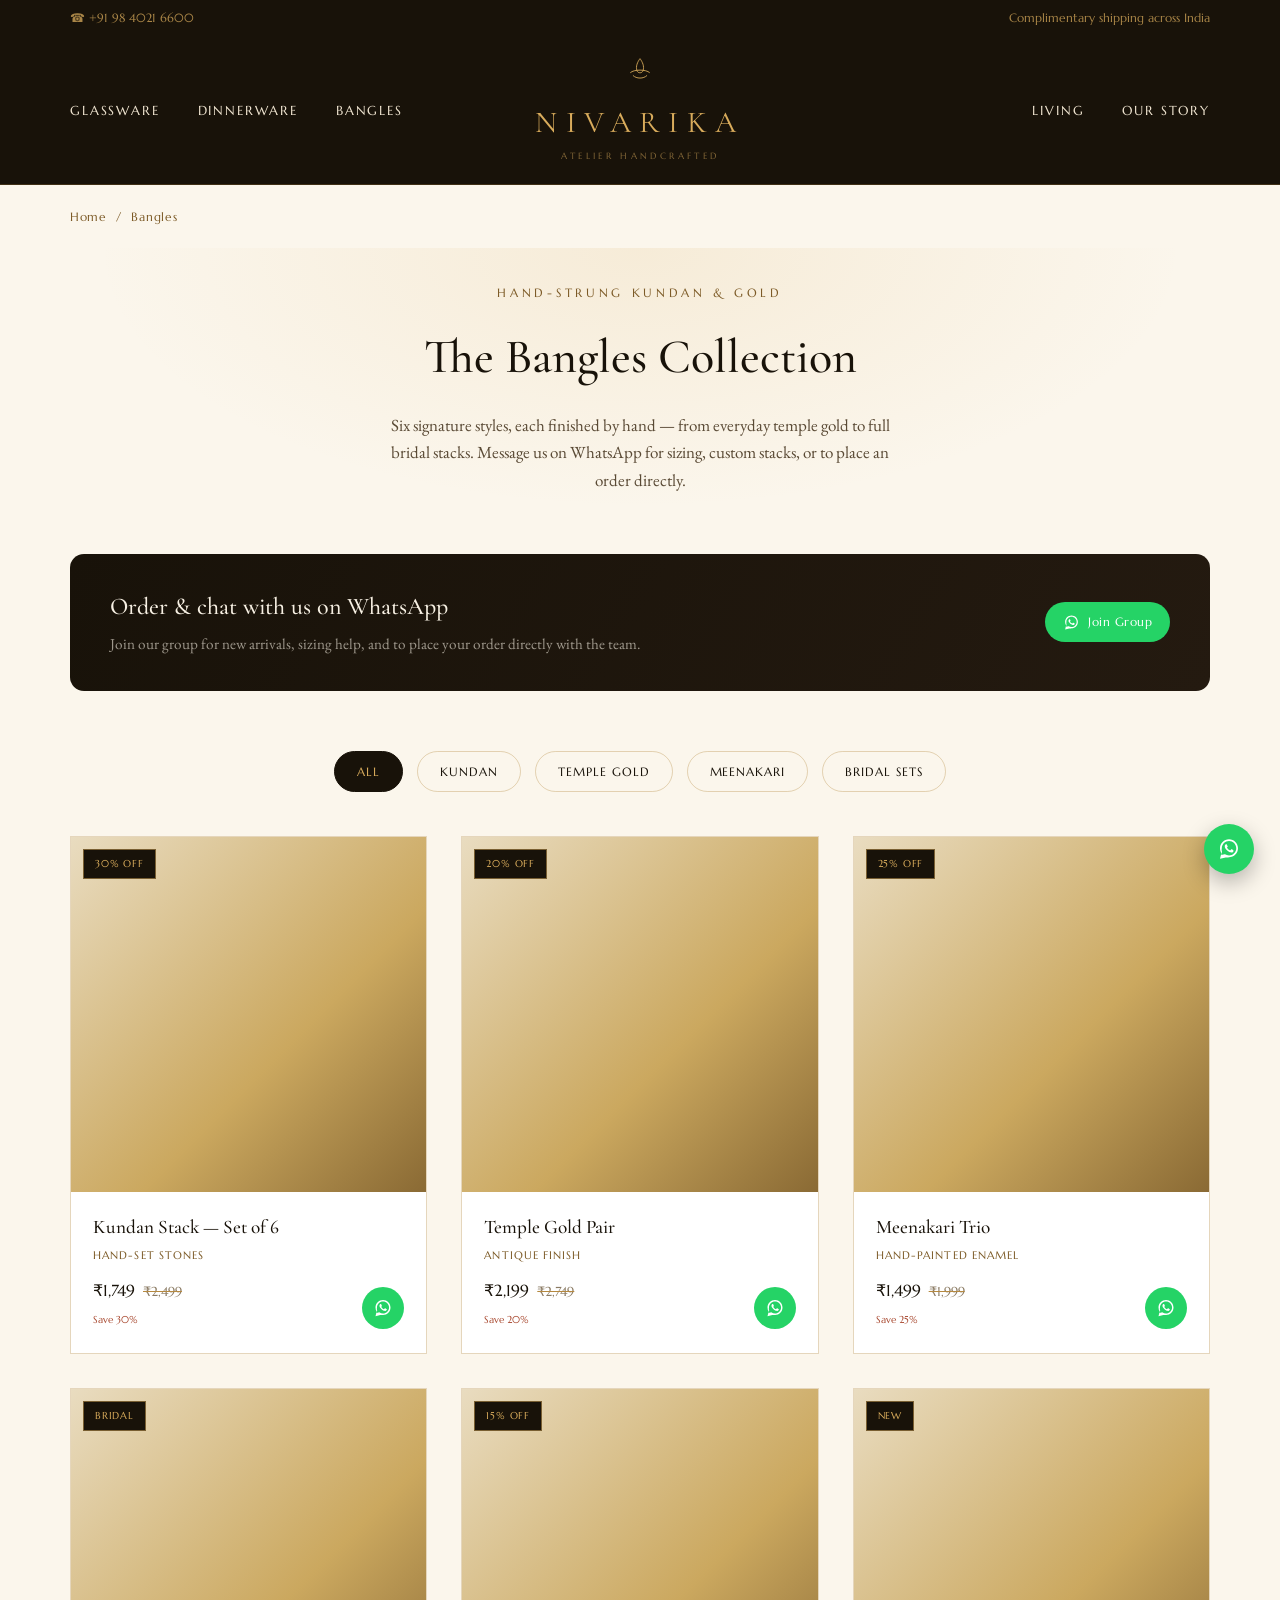
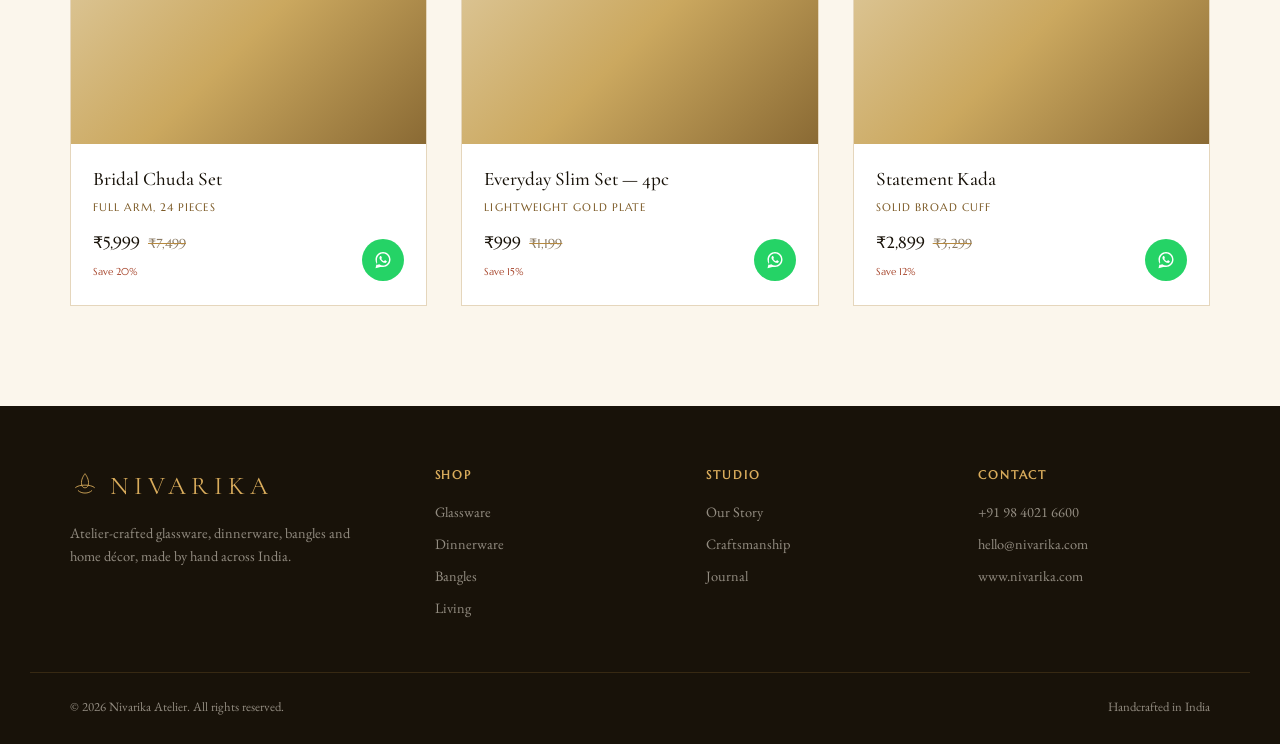
==== bangles.html @ 2879224d "Add files via upload" ====
<!DOCTYPE html>
<html lang="en">
<head>
<meta charset="UTF-8">
<meta name="viewport" content="width=device-width, initial-scale=1.0">
<title>Bangles Collection — Nivarika</title>
<link rel="preconnect" href="https://fonts.googleapis.com">
<link href="https://fonts.googleapis.com/css2?family=Cormorant+Garamond:ital,wght@0,400;0,500;0,600;1,400&family=Marcellus&family=EB+Garamond:ital@0;1&display=swap" rel="stylesheet">
<style>
  :root{
    --ink:#181209;
    --cream:#f7f0e3;
    --cream-2:#efe4d0;
    --parchment:#fbf6ec;
    --gold:#b6893f;
    --gold-bright:#d9ac5c;
    --gold-deep:#7c5a26;
    --line: rgba(182,137,63,0.35);
    --wa:#25D366;
    --wa-dark:#1ea952;
  }
  *{box-sizing:border-box; margin:0; padding:0;}
  html{scroll-behavior:smooth;}
  body{
    background:var(--parchment);
    color:var(--ink);
    font-family:'EB Garamond', serif;
    font-size:17px;
    line-height:1.6;
  }
  h1,h2,h3{font-family:'Cormorant Garamond', serif; font-weight:500; color:var(--ink);}
  a{color:inherit; text-decoration:none;}
  img{max-width:100%; display:block;}
  .wrap{max-width:1220px; margin:0 auto; padding:0 40px;}
  .eyebrow{
    font-family:'Marcellus', serif;
    font-size:0.72rem;
    letter-spacing:0.32em;
    text-transform:uppercase;
    color:var(--gold-deep);
  }

  /* topbar + header (matches home) */
  .topbar{background:var(--ink); color:rgba(217,172,92,0.75); font-family:'Marcellus', serif; font-size:0.72rem;}
  .topbar .wrap{display:flex; justify-content:space-between; padding:9px 40px;}
  header.main{background:var(--ink); border-bottom:1px solid rgba(182,137,63,0.25); position:sticky; top:0; z-index:50;}
  .navrow{display:grid; grid-template-columns:1fr auto 1fr; align-items:center; padding:20px 40px; gap:24px;}
  .navlinks{display:flex; gap:38px; font-family:'Marcellus', serif; font-size:0.82rem; letter-spacing:0.14em; text-transform:uppercase; color:var(--cream-2);}
  .navlinks a:hover{color:var(--gold-bright);}
  .navlinks.right{justify-content:flex-end;}
  .brandmark{text-align:center;}
  .brandmark .name{font-family:'Cormorant Garamond', serif; font-size:1.9rem; letter-spacing:0.28em; color:var(--gold-bright);}
  .brandmark .tagline{font-family:'Marcellus', serif; font-size:0.58rem; letter-spacing:0.36em; color:rgba(217,172,92,0.55); text-transform:uppercase; margin-top:2px;}
  @media(max-width:980px){ .navlinks{display:none;} .navrow{grid-template-columns:1fr;} }

  /* breadcrumb */
  .crumb{padding:22px 0; font-family:'Marcellus', serif; font-size:0.75rem; letter-spacing:0.06em; color:var(--gold-deep);}
  .crumb a{color:var(--gold-deep); border-bottom:1px solid transparent;}
  .crumb a:hover{border-color:var(--gold-deep);}

  /* page hero */
  .page-hero{
    padding:30px 0 60px;
    text-align:center;
    background:radial-gradient(ellipse at 50% 0%, rgba(217,172,92,0.14), transparent 60%);
  }
  .page-hero h1{font-size:3rem; margin:14px 0 16px;}
  .page-hero p{max-width:520px; margin:0 auto; color:#5a4a35;}

  /* whatsapp CTA banner */
  .wa-banner{
    background:linear-gradient(120deg, var(--ink) 0%, #241a10 100%);
    color:var(--cream);
    border-radius:14px;
    padding:34px 40px;
    display:flex;
    align-items:center;
    justify-content:space-between;
    gap:24px;
    margin:0 0 60px;
    flex-wrap:wrap;
  }
  .wa-banner .text h3{color:var(--cream); font-size:1.5rem; margin-bottom:6px;}
  .wa-banner .text p{color:rgba(247,240,227,0.6); font-size:0.95rem;}
  .wa-btn{
    display:inline-flex; align-items:center; gap:8px;
    background:var(--wa);
    color:#fff;
    font-family:'Marcellus', serif;
    font-size:0.72rem;
    letter-spacing:0.04em;
    padding:11px 18px;
    border-radius:30px;
    white-space:nowrap;
    transition:background .3s ease, transform .3s ease;
  }
  .wa-btn:hover{background:var(--wa-dark); transform:translateY(-2px);}
  .wa-btn svg{width:17px; height:17px; fill:#fff;}

  /* product grid */
  .products{padding:0 0 100px;}
  .filter-row{
    display:flex; justify-content:center; gap:14px; margin-bottom:44px; flex-wrap:wrap;
  }
  .filter-pill{
    font-family:'Marcellus', serif; font-size:0.75rem; letter-spacing:0.08em;
    text-transform:uppercase; padding:10px 22px; border:1px solid var(--line);
    border-radius:30px; cursor:pointer; transition:all .3s ease; background:transparent;
    color:var(--ink);
  }
  .filter-pill.active, .filter-pill:hover{background:var(--ink); color:var(--gold-bright); border-color:var(--ink);}

  .prod-grid{
    display:grid;
    grid-template-columns:repeat(3, 1fr);
    gap:34px;
  }
  .prod-card{
    background:#fff;
    border:1px solid var(--line);
    overflow:hidden;
    transition:transform .35s ease, box-shadow .35s ease;
  }
  .prod-card:hover{transform:translateY(-6px); box-shadow:0 18px 34px rgba(24,18,9,0.12);}
  .prod-media{position:relative; aspect-ratio:1/1; overflow:hidden; background:linear-gradient(135deg,#e9dcc0,#cba85f 60%,#8a6a34);}
  .prod-media img{width:100%; height:100%; object-fit:cover; transition:transform .6s ease;}
  .prod-card:hover .prod-media img{transform:scale(1.07);}
  .prod-badge{
    position:absolute; top:12px; left:12px; background:var(--ink); color:var(--gold-bright);
    font-family:'Marcellus', serif; font-size:0.62rem; letter-spacing:0.08em; text-transform:uppercase;
    padding:6px 11px; border:1px solid rgba(217,172,92,0.5);
  }
  .prod-body{padding:20px 22px 24px; display:flex; justify-content:space-between; align-items:flex-end; gap:14px;}
  .prod-info{flex:1;}
  .prod-body h3{font-size:1.2rem; margin-bottom:4px;}
  .prod-body .sub{font-family:'Marcellus', serif; font-size:0.68rem; letter-spacing:0.1em; text-transform:uppercase; color:var(--gold-deep); margin-bottom:14px;}
  .price-row{display:flex; align-items:baseline; gap:8px; flex-wrap:wrap; font-family:'Marcellus', serif;}
  .price-now{font-size:1.02rem;}
  .price-was{font-size:0.8rem; color:#8a7a63; text-decoration:line-through; text-decoration-color:var(--gold);}
  .price-off{font-size:0.64rem; color:#a8482f; width:100%;}
  .enquire-btn{
    flex-shrink:0;
    width:42px; height:42px;
    border-radius:50%;
    display:flex; align-items:center; justify-content:center;
    background:var(--wa);
    transition:all .3s ease;
  }
  .enquire-btn:hover{background:var(--wa-dark); transform:scale(1.08);}
  .enquire-btn svg{width:20px; height:20px; fill:#fff;}

  /* floating whatsapp */
  .wa-float{
    position:fixed; right:26px; bottom:26px; z-index:100;
    width:50px; height:50px; border-radius:50%; background:var(--wa);
    display:flex; align-items:center; justify-content:center;
    box-shadow:0 8px 22px rgba(0,0,0,0.28); transition:transform .3s ease;
  }
  .wa-float:hover{transform:scale(1.08);}
  .wa-float svg{width:24px; height:24px;}

  footer{background:var(--ink); color:rgba(247,240,227,0.55); padding:60px 0 26px;}
  .foot-top{
    display:grid; grid-template-columns:1.4fr 1fr 1fr 1fr; gap:40px;
    padding-bottom:44px; border-bottom:1px solid rgba(182,137,63,0.2);
  }
  .foot-brand{display:flex; flex-direction:column; gap:8px;}
  .foot-logo{display:flex; align-items:center; gap:10px;}
  .foot-brand .name{font-family:'Cormorant Garamond', serif; color:var(--gold-bright); font-size:1.6rem; letter-spacing:0.2em;}
  .foot-brand p{max-width:280px; font-size:0.9rem; margin-top:6px;}
  footer h4{font-family:'Marcellus', serif; font-size:0.72rem; letter-spacing:0.16em; text-transform:uppercase; color:var(--gold-bright); margin-bottom:16px;}
  footer ul{list-style:none;}
  footer li{margin-bottom:9px; font-size:0.9rem;}
  footer li a:hover{color:var(--gold-bright);}
  .foot-bottom{display:flex; justify-content:space-between; align-items:center; padding-top:24px; font-size:0.8rem; flex-wrap:wrap; gap:10px; max-width:1220px; margin:0 auto; padding-left:40px; padding-right:40px;}
  .foot-top{max-width:1220px; margin:0 auto; padding-left:40px; padding-right:40px;}
  @media(max-width:900px){ .foot-top{grid-template-columns:1fr 1fr; gap:30px;} }
  @media(max-width:560px){ .foot-top{grid-template-columns:1fr;} }

  @media(max-width:900px){
    .prod-grid{grid-template-columns:repeat(2,1fr);}
    .wa-banner{flex-direction:column; text-align:center;}
  }
  @media(max-width:560px){
    .wrap{padding:0 22px;}
    .prod-grid{grid-template-columns:1fr;}
    .page-hero h1{font-size:2.2rem;}
  }
</style>
</head>
<body>

<div class="topbar">
  <div class="wrap">
    <span>&#9742; +91 98 4021 6600</span>
    <span>Complimentary shipping across India</span>
  </div>
</div>

<header class="main">
  <div class="navrow wrap">
    <nav class="navlinks">
      <a href="glassware.html">Glassware</a>
      <a href="dinnerware.html">Dinnerware</a>
      <a href="bangles.html">Bangles</a>
    </nav>
    <div class="brandmark">
      <svg width="30" height="30" viewBox="0 0 34 34" fill="none" style="margin:0 auto 4px;">
        <path d="M17 3C17 3 21 8 21 13C21 17.4 19.4 19 17 19C14.6 19 13 17.4 13 13C13 8 17 3 17 3Z" stroke="#d9ac5c" stroke-width="1"/>
        <path d="M6 19C10 15 24 15 28 19" stroke="#d9ac5c" stroke-width="1"/>
        <path d="M9 22C13 26 21 26 25 22" stroke="#d9ac5c" stroke-width="1"/>
      </svg>
      <div class="name">NIVARIKA</div>
      <div class="tagline">Atelier Handcrafted</div>
    </div>
    <nav class="navlinks right">
      <a href="living.html">Living</a>
      <a href="nivarika.html#story">Our Story</a>
    </nav>
  </div>
</header>

<div class="wrap">
  <div class="crumb"><a href="nivarika.html">Home</a> &nbsp;/&nbsp; Bangles</div>
</div>

<section class="page-hero">
  <div class="wrap">
    <span class="eyebrow">Hand-strung Kundan &amp; Gold</span>
    <h1>The Bangles Collection</h1>
    <p>Six signature styles, each finished by hand — from everyday temple gold to full bridal stacks. Message us on WhatsApp for sizing, custom stacks, or to place an order directly.</p>
  </div>
</section>

<div class="wrap">
  <div class="wa-banner">
    <div class="text">
      <h3>Order &amp; chat with us on WhatsApp</h3>
      <p>Join our group for new arrivals, sizing help, and to place your order directly with the team.</p>
    </div>
    <a class="wa-btn" href="https://chat.whatsapp.com/YOUR_GROUP_INVITE_LINK" target="_blank" rel="noopener">
      <svg viewBox="0 0 32 32"><path d="M16.04 3C9.4 3 4 8.36 4 15c0 2.4.67 4.63 1.83 6.54L4 29l7.66-1.8A11.9 11.9 0 0 0 16.04 27C22.68 27 28 21.64 28 15S22.68 3 16.04 3zm0 21.6c-2 0-3.87-.55-5.47-1.5l-.39-.23-4.55 1.07 1.1-4.44-.26-.4A9.5 9.5 0 0 1 6.4 15c0-5.3 4.33-9.6 9.64-9.6 5.32 0 9.64 4.3 9.64 9.6s-4.32 9.6-9.64 9.6zm5.3-7.19c-.29-.15-1.7-.84-1.96-.93-.26-.1-.45-.15-.64.14-.19.29-.74.93-.9 1.12-.17.19-.33.22-.62.07-.29-.15-1.2-.44-2.29-1.4-.85-.75-1.42-1.68-1.59-1.97-.17-.29-.02-.44.13-.59.13-.13.29-.34.44-.5.15-.17.19-.29.29-.48.1-.19.05-.36-.02-.5-.07-.15-.64-1.54-.88-2.11-.23-.55-.47-.48-.64-.49-.17-.01-.36-.01-.55-.01-.19 0-.5.07-.76.36-.26.29-1 1-1 2.42 0 1.42 1.03 2.8 1.17 3 .15.19 2.03 3.1 4.92 4.34.69.3 1.23.48 1.65.61.69.22 1.32.19 1.82.11.55-.08 1.7-.7 1.94-1.37.24-.67.24-1.25.17-1.37-.07-.12-.26-.19-.55-.34z"/></svg>
      Join Group
    </a>
  </div>
</div>

<section class="products">
  <div class="wrap">
    <div class="filter-row">
      <div class="filter-pill active">All</div>
      <div class="filter-pill">Kundan</div>
      <div class="filter-pill">Temple Gold</div>
      <div class="filter-pill">Meenakari</div>
      <div class="filter-pill">Bridal Sets</div>
    </div>

    <div class="prod-grid">

      <div class="prod-card">
        <div class="prod-media">
          <span class="prod-badge">30% Off</span>
          <img src="https://images.unsplash.com/photo-1611591437281-460bfbe1220a?w=600&q=80&auto=format&fit=crop" alt="Kundan bangle stack" loading="lazy" onerror="this.style.display='none'">
        </div>
        <div class="prod-body">
          <div class="prod-info">
            <h3>Kundan Stack — Set of 6</h3>
          <div class="sub">Hand-set Stones</div>
          <div class="price-row">
            <span class="price-now">₹1,749</span>
            <span class="price-was">₹2,499</span>
            <span class="price-off">Save 30%</span>
          </div>
          </div>
          <a class="enquire-btn" href="https://chat.whatsapp.com/YOUR_GROUP_INVITE_LINK" target="_blank" rel="noopener" title="Enquire on WhatsApp" aria-label="Enquire on WhatsApp">
            <svg viewBox="0 0 32 32"><path d="M16.04 3C9.4 3 4 8.36 4 15c0 2.4.67 4.63 1.83 6.54L4 29l7.66-1.8A11.9 11.9 0 0 0 16.04 27C22.68 27 28 21.64 28 15S22.68 3 16.04 3zm0 21.6c-2 0-3.87-.55-5.47-1.5l-.39-.23-4.55 1.07 1.1-4.44-.26-.4A9.5 9.5 0 0 1 6.4 15c0-5.3 4.33-9.6 9.64-9.6 5.32 0 9.64 4.3 9.64 9.6s-4.32 9.6-9.64 9.6zm5.3-7.19c-.29-.15-1.7-.84-1.96-.93-.26-.1-.45-.15-.64.14-.19.29-.74.93-.9 1.12-.17.19-.33.22-.62.07-.29-.15-1.2-.44-2.29-1.4-.85-.75-1.42-1.68-1.59-1.97-.17-.29-.02-.44.13-.59.13-.13.29-.34.44-.5.15-.17.19-.29.29-.48.1-.19.05-.36-.02-.5-.07-.15-.64-1.54-.88-2.11-.23-.55-.47-.48-.64-.49-.17-.01-.36-.01-.55-.01-.19 0-.5.07-.76.36-.26.29-1 1-1 2.42 0 1.42 1.03 2.8 1.17 3 .15.19 2.03 3.1 4.92 4.34.69.3 1.23.48 1.65.61.69.22 1.32.19 1.82.11.55-.08 1.7-.7 1.94-1.37.24-.67.24-1.25.17-1.37-.07-.12-.26-.19-.55-.34z"/></svg>
          </a>
        </div>
      </div>

      <div class="prod-card">
        <div class="prod-media">
          <span class="prod-badge">20% Off</span>
          <img src="https://images.unsplash.com/photo-1611652022419-a9419f74343d?w=600&q=80&auto=format&fit=crop" alt="Temple gold bangle pair" loading="lazy" onerror="this.style.display='none'">
        </div>
        <div class="prod-body">
          <div class="prod-info">
            <h3>Temple Gold Pair</h3>
          <div class="sub">Antique Finish</div>
          <div class="price-row">
            <span class="price-now">₹2,199</span>
            <span class="price-was">₹2,749</span>
            <span class="price-off">Save 20%</span>
          </div>
          </div>
          <a class="enquire-btn" href="https://chat.whatsapp.com/YOUR_GROUP_INVITE_LINK" target="_blank" rel="noopener" title="Enquire on WhatsApp" aria-label="Enquire on WhatsApp">
            <svg viewBox="0 0 32 32"><path d="M16.04 3C9.4 3 4 8.36 4 15c0 2.4.67 4.63 1.83 6.54L4 29l7.66-1.8A11.9 11.9 0 0 0 16.04 27C22.68 27 28 21.64 28 15S22.68 3 16.04 3zm0 21.6c-2 0-3.87-.55-5.47-1.5l-.39-.23-4.55 1.07 1.1-4.44-.26-.4A9.5 9.5 0 0 1 6.4 15c0-5.3 4.33-9.6 9.64-9.6 5.32 0 9.64 4.3 9.64 9.6s-4.32 9.6-9.64 9.6zm5.3-7.19c-.29-.15-1.7-.84-1.96-.93-.26-.1-.45-.15-.64.14-.19.29-.74.93-.9 1.12-.17.19-.33.22-.62.07-.29-.15-1.2-.44-2.29-1.4-.85-.75-1.42-1.68-1.59-1.97-.17-.29-.02-.44.13-.59.13-.13.29-.34.44-.5.15-.17.19-.29.29-.48.1-.19.05-.36-.02-.5-.07-.15-.64-1.54-.88-2.11-.23-.55-.47-.48-.64-.49-.17-.01-.36-.01-.55-.01-.19 0-.5.07-.76.36-.26.29-1 1-1 2.42 0 1.42 1.03 2.8 1.17 3 .15.19 2.03 3.1 4.92 4.34.69.3 1.23.48 1.65.61.69.22 1.32.19 1.82.11.55-.08 1.7-.7 1.94-1.37.24-.67.24-1.25.17-1.37-.07-.12-.26-.19-.55-.34z"/></svg>
          </a>
        </div>
      </div>

      <div class="prod-card">
        <div class="prod-media">
          <span class="prod-badge">25% Off</span>
          <img src="https://images.unsplash.com/photo-1599459183200-59c7687a0275?w=600&q=80&auto=format&fit=crop" alt="Meenakari enamel bangles" loading="lazy" onerror="this.style.display='none'">
        </div>
        <div class="prod-body">
          <div class="prod-info">
            <h3>Meenakari Trio</h3>
          <div class="sub">Hand-painted Enamel</div>
          <div class="price-row">
            <span class="price-now">₹1,499</span>
            <span class="price-was">₹1,999</span>
            <span class="price-off">Save 25%</span>
          </div>
          </div>
          <a class="enquire-btn" href="https://chat.whatsapp.com/YOUR_GROUP_INVITE_LINK" target="_blank" rel="noopener" title="Enquire on WhatsApp" aria-label="Enquire on WhatsApp">
            <svg viewBox="0 0 32 32"><path d="M16.04 3C9.4 3 4 8.36 4 15c0 2.4.67 4.63 1.83 6.54L4 29l7.66-1.8A11.9 11.9 0 0 0 16.04 27C22.68 27 28 21.64 28 15S22.68 3 16.04 3zm0 21.6c-2 0-3.87-.55-5.47-1.5l-.39-.23-4.55 1.07 1.1-4.44-.26-.4A9.5 9.5 0 0 1 6.4 15c0-5.3 4.33-9.6 9.64-9.6 5.32 0 9.64 4.3 9.64 9.6s-4.32 9.6-9.64 9.6zm5.3-7.19c-.29-.15-1.7-.84-1.96-.93-.26-.1-.45-.15-.64.14-.19.29-.74.93-.9 1.12-.17.19-.33.22-.62.07-.29-.15-1.2-.44-2.29-1.4-.85-.75-1.42-1.68-1.59-1.97-.17-.29-.02-.44.13-.59.13-.13.29-.34.44-.5.15-.17.19-.29.29-.48.1-.19.05-.36-.02-.5-.07-.15-.64-1.54-.88-2.11-.23-.55-.47-.48-.64-.49-.17-.01-.36-.01-.55-.01-.19 0-.5.07-.76.36-.26.29-1 1-1 2.42 0 1.42 1.03 2.8 1.17 3 .15.19 2.03 3.1 4.92 4.34.69.3 1.23.48 1.65.61.69.22 1.32.19 1.82.11.55-.08 1.7-.7 1.94-1.37.24-.67.24-1.25.17-1.37-.07-.12-.26-.19-.55-.34z"/></svg>
          </a>
        </div>
      </div>

      <div class="prod-card">
        <div class="prod-media">
          <span class="prod-badge">Bridal</span>
          <img src="https://images.unsplash.com/photo-1620656798579-1984d9e87df7?w=600&q=80&auto=format&fit=crop" alt="Bridal bangle set" loading="lazy" onerror="this.style.display='none'">
        </div>
        <div class="prod-body">
          <div class="prod-info">
            <h3>Bridal Chuda Set</h3>
          <div class="sub">Full Arm, 24 Pieces</div>
          <div class="price-row">
            <span class="price-now">₹5,999</span>
            <span class="price-was">₹7,499</span>
            <span class="price-off">Save 20%</span>
          </div>
          </div>
          <a class="enquire-btn" href="https://chat.whatsapp.com/YOUR_GROUP_INVITE_LINK" target="_blank" rel="noopener" title="Enquire on WhatsApp" aria-label="Enquire on WhatsApp">
            <svg viewBox="0 0 32 32"><path d="M16.04 3C9.4 3 4 8.36 4 15c0 2.4.67 4.63 1.83 6.54L4 29l7.66-1.8A11.9 11.9 0 0 0 16.04 27C22.68 27 28 21.64 28 15S22.68 3 16.04 3zm0 21.6c-2 0-3.87-.55-5.47-1.5l-.39-.23-4.55 1.07 1.1-4.44-.26-.4A9.5 9.5 0 0 1 6.4 15c0-5.3 4.33-9.6 9.64-9.6 5.32 0 9.64 4.3 9.64 9.6s-4.32 9.6-9.64 9.6zm5.3-7.19c-.29-.15-1.7-.84-1.96-.93-.26-.1-.45-.15-.64.14-.19.29-.74.93-.9 1.12-.17.19-.33.22-.62.07-.29-.15-1.2-.44-2.29-1.4-.85-.75-1.42-1.68-1.59-1.97-.17-.29-.02-.44.13-.59.13-.13.29-.34.44-.5.15-.17.19-.29.29-.48.1-.19.05-.36-.02-.5-.07-.15-.64-1.54-.88-2.11-.23-.55-.47-.48-.64-.49-.17-.01-.36-.01-.55-.01-.19 0-.5.07-.76.36-.26.29-1 1-1 2.42 0 1.42 1.03 2.8 1.17 3 .15.19 2.03 3.1 4.92 4.34.69.3 1.23.48 1.65.61.69.22 1.32.19 1.82.11.55-.08 1.7-.7 1.94-1.37.24-.67.24-1.25.17-1.37-.07-.12-.26-.19-.55-.34z"/></svg>
          </a>
        </div>
      </div>

      <div class="prod-card">
        <div class="prod-media">
          <span class="prod-badge">15% Off</span>
          <img src="https://images.unsplash.com/photo-1611591437281-460bfbe1220a?w=600&q=80&auto=format&fit=crop" alt="Slim gold bangles everyday wear" loading="lazy" onerror="this.style.display='none'">
        </div>
        <div class="prod-body">
          <div class="prod-info">
            <h3>Everyday Slim Set — 4pc</h3>
          <div class="sub">Lightweight Gold Plate</div>
          <div class="price-row">
            <span class="price-now">₹999</span>
            <span class="price-was">₹1,199</span>
            <span class="price-off">Save 15%</span>
          </div>
          </div>
          <a class="enquire-btn" href="https://chat.whatsapp.com/YOUR_GROUP_INVITE_LINK" target="_blank" rel="noopener" title="Enquire on WhatsApp" aria-label="Enquire on WhatsApp">
            <svg viewBox="0 0 32 32"><path d="M16.04 3C9.4 3 4 8.36 4 15c0 2.4.67 4.63 1.83 6.54L4 29l7.66-1.8A11.9 11.9 0 0 0 16.04 27C22.68 27 28 21.64 28 15S22.68 3 16.04 3zm0 21.6c-2 0-3.87-.55-5.47-1.5l-.39-.23-4.55 1.07 1.1-4.44-.26-.4A9.5 9.5 0 0 1 6.4 15c0-5.3 4.33-9.6 9.64-9.6 5.32 0 9.64 4.3 9.64 9.6s-4.32 9.6-9.64 9.6zm5.3-7.19c-.29-.15-1.7-.84-1.96-.93-.26-.1-.45-.15-.64.14-.19.29-.74.93-.9 1.12-.17.19-.33.22-.62.07-.29-.15-1.2-.44-2.29-1.4-.85-.75-1.42-1.68-1.59-1.97-.17-.29-.02-.44.13-.59.13-.13.29-.34.44-.5.15-.17.19-.29.29-.48.1-.19.05-.36-.02-.5-.07-.15-.64-1.54-.88-2.11-.23-.55-.47-.48-.64-.49-.17-.01-.36-.01-.55-.01-.19 0-.5.07-.76.36-.26.29-1 1-1 2.42 0 1.42 1.03 2.8 1.17 3 .15.19 2.03 3.1 4.92 4.34.69.3 1.23.48 1.65.61.69.22 1.32.19 1.82.11.55-.08 1.7-.7 1.94-1.37.24-.67.24-1.25.17-1.37-.07-.12-.26-.19-.55-.34z"/></svg>
          </a>
        </div>
      </div>

      <div class="prod-card">
        <div class="prod-media">
          <span class="prod-badge">New</span>
          <img src="https://images.unsplash.com/photo-1611652022419-a9419f74343d?w=600&q=80&auto=format&fit=crop" alt="Broad kada bangle" loading="lazy" onerror="this.style.display='none'">
        </div>
        <div class="prod-body">
          <div class="prod-info">
            <h3>Statement Kada</h3>
          <div class="sub">Solid Broad Cuff</div>
          <div class="price-row">
            <span class="price-now">₹2,899</span>
            <span class="price-was">₹3,299</span>
            <span class="price-off">Save 12%</span>
          </div>
          </div>
          <a class="enquire-btn" href="https://chat.whatsapp.com/YOUR_GROUP_INVITE_LINK" target="_blank" rel="noopener" title="Enquire on WhatsApp" aria-label="Enquire on WhatsApp">
            <svg viewBox="0 0 32 32"><path d="M16.04 3C9.4 3 4 8.36 4 15c0 2.4.67 4.63 1.83 6.54L4 29l7.66-1.8A11.9 11.9 0 0 0 16.04 27C22.68 27 28 21.64 28 15S22.68 3 16.04 3zm0 21.6c-2 0-3.87-.55-5.47-1.5l-.39-.23-4.55 1.07 1.1-4.44-.26-.4A9.5 9.5 0 0 1 6.4 15c0-5.3 4.33-9.6 9.64-9.6 5.32 0 9.64 4.3 9.64 9.6s-4.32 9.6-9.64 9.6zm5.3-7.19c-.29-.15-1.7-.84-1.96-.93-.26-.1-.45-.15-.64.14-.19.29-.74.93-.9 1.12-.17.19-.33.22-.62.07-.29-.15-1.2-.44-2.29-1.4-.85-.75-1.42-1.68-1.59-1.97-.17-.29-.02-.44.13-.59.13-.13.29-.34.44-.5.15-.17.19-.29.29-.48.1-.19.05-.36-.02-.5-.07-.15-.64-1.54-.88-2.11-.23-.55-.47-.48-.64-.49-.17-.01-.36-.01-.55-.01-.19 0-.5.07-.76.36-.26.29-1 1-1 2.42 0 1.42 1.03 2.8 1.17 3 .15.19 2.03 3.1 4.92 4.34.69.3 1.23.48 1.65.61.69.22 1.32.19 1.82.11.55-.08 1.7-.7 1.94-1.37.24-.67.24-1.25.17-1.37-.07-.12-.26-.19-.55-.34z"/></svg>
          </a>
        </div>
      </div>

    </div>
  </div>
</section>

<footer>
  <div class="foot-top">
    <div class="foot-brand">
      <div class="foot-logo">
        <svg width="30" height="30" viewBox="0 0 34 34" fill="none">
          <path d="M17 3C17 3 21 8 21 13C21 17.4 19.4 19 17 19C14.6 19 13 17.4 13 13C13 8 17 3 17 3Z" stroke="#d9ac5c" stroke-width="1"/>
          <path d="M6 19C10 15 24 15 28 19" stroke="#d9ac5c" stroke-width="1"/>
          <path d="M9 22C13 26 21 26 25 22" stroke="#d9ac5c" stroke-width="1"/>
        </svg>
        <div class="name">NIVARIKA</div>
      </div>
      <p>Atelier-crafted glassware, dinnerware, bangles and home décor, made by hand across India.</p>
    </div>
    <div>
      <h4>Shop</h4>
      <ul>
        <li><a href="glassware.html">Glassware</a></li>
        <li><a href="dinnerware.html">Dinnerware</a></li>
        <li><a href="bangles.html">Bangles</a></li>
        <li><a href="living.html">Living</a></li>
      </ul>
    </div>
    <div>
      <h4>Studio</h4>
      <ul>
        <li><a href="nivarika.html#story">Our Story</a></li>
        <li><a href="#">Craftsmanship</a></li>
        <li><a href="#">Journal</a></li>
      </ul>
    </div>
    <div>
      <h4>Contact</h4>
      <ul>
        <li>+91 98 4021 6600</li>
        <li>hello@nivarika.com</li>
        <li>www.nivarika.com</li>
      </ul>
    </div>
  </div>
  <div class="foot-bottom">
    <span>&copy; 2026 Nivarika Atelier. All rights reserved.</span>
    <span>Handcrafted in India</span>
  </div>
</footer>

<a class="wa-float" href="https://chat.whatsapp.com/YOUR_GROUP_INVITE_LINK" target="_blank" rel="noopener" aria-label="Join our WhatsApp group">
  <svg viewBox="0 0 32 32" fill="#fff"><path d="M16.04 3C9.4 3 4 8.36 4 15c0 2.4.67 4.63 1.83 6.54L4 29l7.66-1.8A11.9 11.9 0 0 0 16.04 27C22.68 27 28 21.64 28 15S22.68 3 16.04 3zm0 21.6c-2 0-3.87-.55-5.47-1.5l-.39-.23-4.55 1.07 1.1-4.44-.26-.4A9.5 9.5 0 0 1 6.4 15c0-5.3 4.33-9.6 9.64-9.6 5.32 0 9.64 4.3 9.64 9.6s-4.32 9.6-9.64 9.6zm5.3-7.19c-.29-.15-1.7-.84-1.96-.93-.26-.1-.45-.15-.64.14-.19.29-.74.93-.9 1.12-.17.19-.33.22-.62.07-.29-.15-1.2-.44-2.29-1.4-.85-.75-1.42-1.68-1.59-1.97-.17-.29-.02-.44.13-.59.13-.13.29-.34.44-.5.15-.17.19-.29.29-.48.1-.19.05-.36-.02-.5-.07-.15-.64-1.54-.88-2.11-.23-.55-.47-.48-.64-.49-.17-.01-.36-.01-.55-.01-.19 0-.5.07-.76.36-.26.29-1 1-1 2.42 0 1.42 1.03 2.8 1.17 3 .15.19 2.03 3.1 4.92 4.34.69.3 1.23.48 1.65.61.69.22 1.32.19 1.82.11.55-.08 1.7-.7 1.94-1.37.24-.67.24-1.25.17-1.37-.07-.12-.26-.19-.55-.34z"/></svg>
</a>

<script>
  document.querySelectorAll('.filter-pill').forEach(p=>{
    p.addEventListener('click', ()=>{
      document.querySelectorAll('.filter-pill').forEach(x=>x.classList.remove('active'));
      p.classList.add('active');
    });
  });
</script>

</body>
</html>
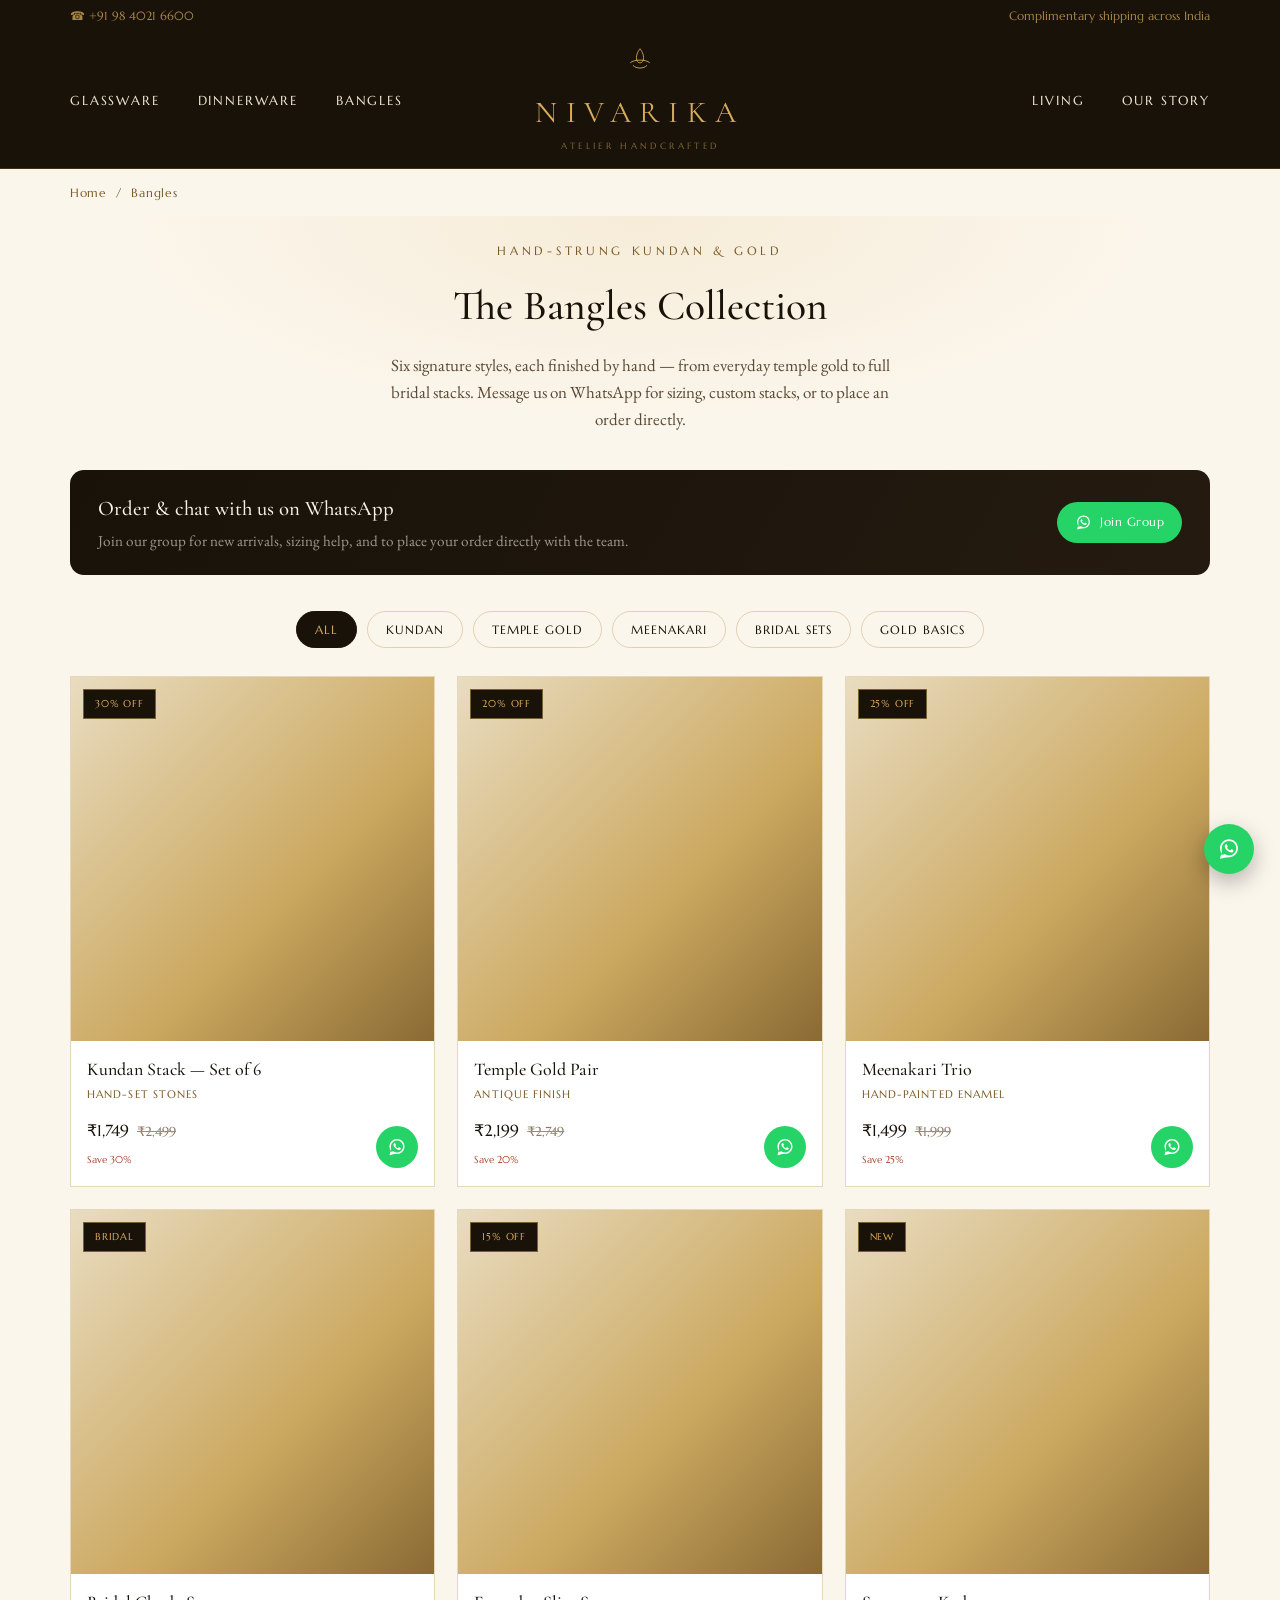
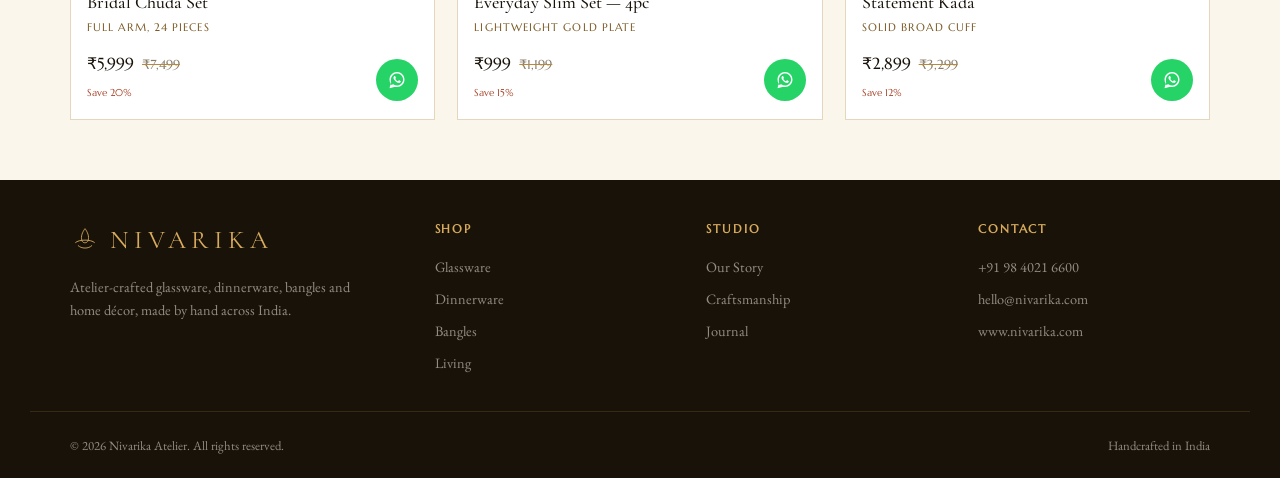
==== commit c84265d3: "Add files via upload" ====
--- a/bangles.html
+++ b/bangles.html
@@ -42,9 +42,9 @@
 
   /* topbar + header (matches home) */
   .topbar{background:var(--ink); color:rgba(217,172,92,0.75); font-family:'Marcellus', serif; font-size:0.72rem;}
-  .topbar .wrap{display:flex; justify-content:space-between; padding:9px 40px;}
+  .topbar .wrap{display:flex; justify-content:space-between; padding:7px 40px;}
   header.main{background:var(--ink); border-bottom:1px solid rgba(182,137,63,0.25); position:sticky; top:0; z-index:50;}
-  .navrow{display:grid; grid-template-columns:1fr auto 1fr; align-items:center; padding:20px 40px; gap:24px;}
+  .navrow{display:grid; grid-template-columns:1fr auto 1fr; align-items:center; padding:14px 40px; gap:24px;}
   .navlinks{display:flex; gap:38px; font-family:'Marcellus', serif; font-size:0.82rem; letter-spacing:0.14em; text-transform:uppercase; color:var(--cream-2);}
   .navlinks a:hover{color:var(--gold-bright);}
   .navlinks.right{justify-content:flex-end;}
@@ -54,17 +54,17 @@
   @media(max-width:980px){ .navlinks{display:none;} .navrow{grid-template-columns:1fr;} }
 
   /* breadcrumb */
-  .crumb{padding:22px 0; font-family:'Marcellus', serif; font-size:0.75rem; letter-spacing:0.06em; color:var(--gold-deep);}
+  .crumb{padding:14px 0; font-family:'Marcellus', serif; font-size:0.75rem; letter-spacing:0.06em; color:var(--gold-deep);}
   .crumb a{color:var(--gold-deep); border-bottom:1px solid transparent;}
   .crumb a:hover{border-color:var(--gold-deep);}
 
   /* page hero */
   .page-hero{
-    padding:30px 0 60px;
+    padding:20px 0 36px;
     text-align:center;
     background:radial-gradient(ellipse at 50% 0%, rgba(217,172,92,0.14), transparent 60%);
   }
-  .page-hero h1{font-size:3rem; margin:14px 0 16px;}
+  .page-hero h1{font-size:2.6rem; margin:10px 0 12px;}
   .page-hero p{max-width:520px; margin:0 auto; color:#5a4a35;}
 
   /* whatsapp CTA banner */
@@ -72,15 +72,15 @@
     background:linear-gradient(120deg, var(--ink) 0%, #241a10 100%);
     color:var(--cream);
     border-radius:14px;
-    padding:34px 40px;
+    padding:22px 28px;
     display:flex;
     align-items:center;
     justify-content:space-between;
     gap:24px;
-    margin:0 0 60px;
+    margin:0 0 36px;
     flex-wrap:wrap;
   }
-  .wa-banner .text h3{color:var(--cream); font-size:1.5rem; margin-bottom:6px;}
+  .wa-banner .text h3{color:var(--cream); font-size:1.3rem; margin-bottom:4px;}
   .wa-banner .text p{color:rgba(247,240,227,0.6); font-size:0.95rem;}
   .wa-btn{
     display:inline-flex; align-items:center; gap:8px;
@@ -98,13 +98,13 @@
   .wa-btn svg{width:17px; height:17px; fill:#fff;}
 
   /* product grid */
-  .products{padding:0 0 100px;}
+  .products{padding:0 0 60px;}
   .filter-row{
-    display:flex; justify-content:center; gap:14px; margin-bottom:44px; flex-wrap:wrap;
+    display:flex; justify-content:center; gap:10px; margin-bottom:28px; flex-wrap:wrap;
   }
   .filter-pill{
     font-family:'Marcellus', serif; font-size:0.75rem; letter-spacing:0.08em;
-    text-transform:uppercase; padding:10px 22px; border:1px solid var(--line);
+    text-transform:uppercase; padding:8px 18px; border:1px solid var(--line);
     border-radius:30px; cursor:pointer; transition:all .3s ease; background:transparent;
     color:var(--ink);
   }
@@ -113,7 +113,7 @@
   .prod-grid{
     display:grid;
     grid-template-columns:repeat(3, 1fr);
-    gap:34px;
+    gap:22px;
   }
   .prod-card{
     background:#fff;
@@ -130,9 +130,9 @@
     font-family:'Marcellus', serif; font-size:0.62rem; letter-spacing:0.08em; text-transform:uppercase;
     padding:6px 11px; border:1px solid rgba(217,172,92,0.5);
   }
-  .prod-body{padding:20px 22px 24px; display:flex; justify-content:space-between; align-items:flex-end; gap:14px;}
+  .prod-body{padding:14px 16px 18px; display:flex; justify-content:space-between; align-items:flex-end; gap:12px;}
   .prod-info{flex:1;}
-  .prod-body h3{font-size:1.2rem; margin-bottom:4px;}
+  .prod-body h3{font-size:1.12rem; margin-bottom:3px;}
   .prod-body .sub{font-family:'Marcellus', serif; font-size:0.68rem; letter-spacing:0.1em; text-transform:uppercase; color:var(--gold-deep); margin-bottom:14px;}
   .price-row{display:flex; align-items:baseline; gap:8px; flex-wrap:wrap; font-family:'Marcellus', serif;}
   .price-now{font-size:1.02rem;}
@@ -159,10 +159,10 @@
   .wa-float:hover{transform:scale(1.08);}
   .wa-float svg{width:24px; height:24px;}
 
-  footer{background:var(--ink); color:rgba(247,240,227,0.55); padding:60px 0 26px;}
+  footer{background:var(--ink); color:rgba(247,240,227,0.55); padding:40px 0 22px;}
   .foot-top{
     display:grid; grid-template-columns:1.4fr 1fr 1fr 1fr; gap:40px;
-    padding-bottom:44px; border-bottom:1px solid rgba(182,137,63,0.2);
+    padding-bottom:28px; border-bottom:1px solid rgba(182,137,63,0.2);
   }
   .foot-brand{display:flex; flex-direction:column; gap:8px;}
   .foot-logo{display:flex; align-items:center; gap:10px;}
@@ -215,13 +215,13 @@
     </div>
     <nav class="navlinks right">
       <a href="living.html">Living</a>
-      <a href="nivarika.html#story">Our Story</a>
+      <a href="index.html#story">Our Story</a>
     </nav>
   </div>
 </header>
 
 <div class="wrap">
-  <div class="crumb"><a href="nivarika.html">Home</a> &nbsp;/&nbsp; Bangles</div>
+  <div class="crumb"><a href="index.html">Home</a> &nbsp;/&nbsp; Bangles</div>
 </div>
 
 <section class="page-hero">
@@ -248,16 +248,17 @@
 <section class="products">
   <div class="wrap">
     <div class="filter-row">
-      <div class="filter-pill active">All</div>
-      <div class="filter-pill">Kundan</div>
-      <div class="filter-pill">Temple Gold</div>
-      <div class="filter-pill">Meenakari</div>
-      <div class="filter-pill">Bridal Sets</div>
+      <div class="filter-pill active" data-filter="All">All</div>
+      <div class="filter-pill" data-filter="Kundan">Kundan</div>
+      <div class="filter-pill" data-filter="Temple Gold">Temple Gold</div>
+      <div class="filter-pill" data-filter="Meenakari">Meenakari</div>
+      <div class="filter-pill" data-filter="Bridal Sets">Bridal Sets</div>
+      <div class="filter-pill" data-filter="Gold Basics">Gold Basics</div>
     </div>
 
     <div class="prod-grid">
 
-      <div class="prod-card">
+      <div class="prod-card" data-category="Kundan">
         <div class="prod-media">
           <span class="prod-badge">30% Off</span>
           <img src="https://images.unsplash.com/photo-1611591437281-460bfbe1220a?w=600&q=80&auto=format&fit=crop" alt="Kundan bangle stack" loading="lazy" onerror="this.style.display='none'">
@@ -278,7 +279,7 @@
         </div>
       </div>
 
-      <div class="prod-card">
+      <div class="prod-card" data-category="Temple Gold">
         <div class="prod-media">
           <span class="prod-badge">20% Off</span>
           <img src="https://images.unsplash.com/photo-1611652022419-a9419f74343d?w=600&q=80&auto=format&fit=crop" alt="Temple gold bangle pair" loading="lazy" onerror="this.style.display='none'">
@@ -299,7 +300,7 @@
         </div>
       </div>
 
-      <div class="prod-card">
+      <div class="prod-card" data-category="Meenakari">
         <div class="prod-media">
           <span class="prod-badge">25% Off</span>
           <img src="https://images.unsplash.com/photo-1599459183200-59c7687a0275?w=600&q=80&auto=format&fit=crop" alt="Meenakari enamel bangles" loading="lazy" onerror="this.style.display='none'">
@@ -320,7 +321,7 @@
         </div>
       </div>
 
-      <div class="prod-card">
+      <div class="prod-card" data-category="Bridal Sets">
         <div class="prod-media">
           <span class="prod-badge">Bridal</span>
           <img src="https://images.unsplash.com/photo-1620656798579-1984d9e87df7?w=600&q=80&auto=format&fit=crop" alt="Bridal bangle set" loading="lazy" onerror="this.style.display='none'">
@@ -341,7 +342,7 @@
         </div>
       </div>
 
-      <div class="prod-card">
+      <div class="prod-card" data-category="Gold Basics">
         <div class="prod-media">
           <span class="prod-badge">15% Off</span>
           <img src="https://images.unsplash.com/photo-1611591437281-460bfbe1220a?w=600&q=80&auto=format&fit=crop" alt="Slim gold bangles everyday wear" loading="lazy" onerror="this.style.display='none'">
@@ -362,7 +363,7 @@
         </div>
       </div>
 
-      <div class="prod-card">
+      <div class="prod-card" data-category="Gold Basics">
         <div class="prod-media">
           <span class="prod-badge">New</span>
           <img src="https://images.unsplash.com/photo-1611652022419-a9419f74343d?w=600&q=80&auto=format&fit=crop" alt="Broad kada bangle" loading="lazy" onerror="this.style.display='none'">
@@ -412,7 +413,7 @@
     <div>
       <h4>Studio</h4>
       <ul>
-        <li><a href="nivarika.html#story">Our Story</a></li>
+        <li><a href="index.html#story">Our Story</a></li>
         <li><a href="#">Craftsmanship</a></li>
         <li><a href="#">Journal</a></li>
       </ul>
@@ -441,6 +442,11 @@
     p.addEventListener('click', ()=>{
       document.querySelectorAll('.filter-pill').forEach(x=>x.classList.remove('active'));
       p.classList.add('active');
+      const filter = p.getAttribute('data-filter');
+      document.querySelectorAll('.prod-card').forEach(card=>{
+        const cat = card.getAttribute('data-category');
+        card.style.display = (filter === 'All' || cat === filter) ? '' : 'none';
+      });
     });
   });
 </script>
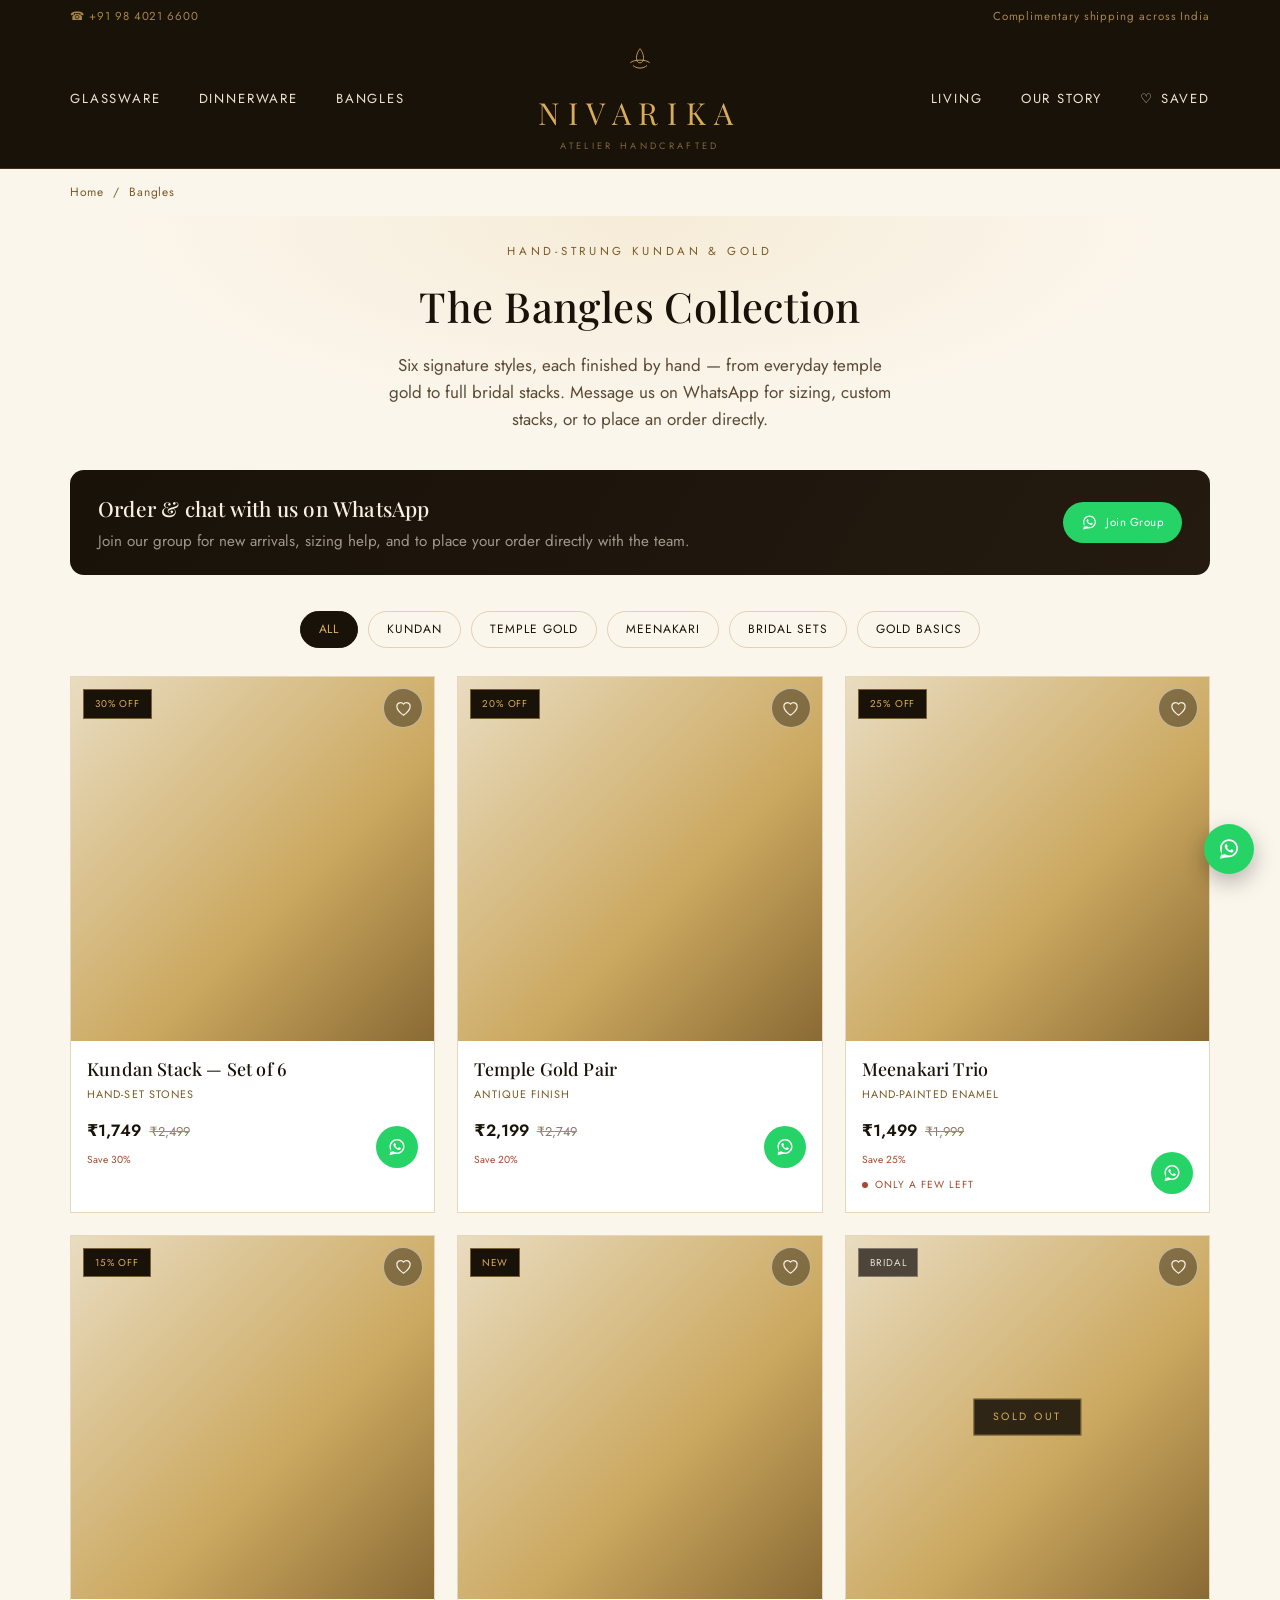
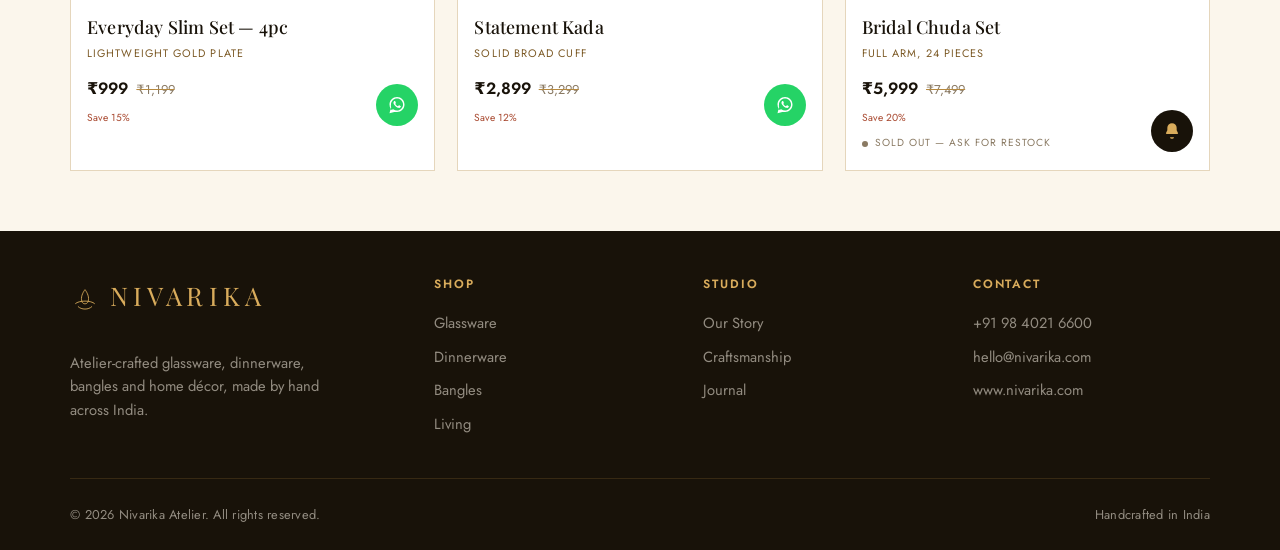
==== commit f40e6178: "Add files via upload" ====
--- a/bangles.html
+++ b/bangles.html
@@ -4,189 +4,10 @@
 <meta charset="UTF-8">
 <meta name="viewport" content="width=device-width, initial-scale=1.0">
 <title>Bangles Collection — Nivarika</title>
-<link rel="preconnect" href="https://fonts.googleapis.com">
-<link href="https://fonts.googleapis.com/css2?family=Cormorant+Garamond:ital,wght@0,400;0,500;0,600;1,400&family=Marcellus&family=EB+Garamond:ital@0;1&display=swap" rel="stylesheet">
-<style>
-  :root{
-    --ink:#181209;
-    --cream:#f7f0e3;
-    --cream-2:#efe4d0;
-    --parchment:#fbf6ec;
-    --gold:#b6893f;
-    --gold-bright:#d9ac5c;
-    --gold-deep:#7c5a26;
-    --line: rgba(182,137,63,0.35);
-    --wa:#25D366;
-    --wa-dark:#1ea952;
-  }
-  *{box-sizing:border-box; margin:0; padding:0;}
-  html{scroll-behavior:smooth;}
-  body{
-    background:var(--parchment);
-    color:var(--ink);
-    font-family:'EB Garamond', serif;
-    font-size:17px;
-    line-height:1.6;
-  }
-  h1,h2,h3{font-family:'Cormorant Garamond', serif; font-weight:500; color:var(--ink);}
-  a{color:inherit; text-decoration:none;}
-  img{max-width:100%; display:block;}
-  .wrap{max-width:1220px; margin:0 auto; padding:0 40px;}
-  .eyebrow{
-    font-family:'Marcellus', serif;
-    font-size:0.72rem;
-    letter-spacing:0.32em;
-    text-transform:uppercase;
-    color:var(--gold-deep);
-  }
-
-  /* topbar + header (matches home) */
-  .topbar{background:var(--ink); color:rgba(217,172,92,0.75); font-family:'Marcellus', serif; font-size:0.72rem;}
-  .topbar .wrap{display:flex; justify-content:space-between; padding:7px 40px;}
-  header.main{background:var(--ink); border-bottom:1px solid rgba(182,137,63,0.25); position:sticky; top:0; z-index:50;}
-  .navrow{display:grid; grid-template-columns:1fr auto 1fr; align-items:center; padding:14px 40px; gap:24px;}
-  .navlinks{display:flex; gap:38px; font-family:'Marcellus', serif; font-size:0.82rem; letter-spacing:0.14em; text-transform:uppercase; color:var(--cream-2);}
-  .navlinks a:hover{color:var(--gold-bright);}
-  .navlinks.right{justify-content:flex-end;}
-  .brandmark{text-align:center;}
-  .brandmark .name{font-family:'Cormorant Garamond', serif; font-size:1.9rem; letter-spacing:0.28em; color:var(--gold-bright);}
-  .brandmark .tagline{font-family:'Marcellus', serif; font-size:0.58rem; letter-spacing:0.36em; color:rgba(217,172,92,0.55); text-transform:uppercase; margin-top:2px;}
-  @media(max-width:980px){ .navlinks{display:none;} .navrow{grid-template-columns:1fr;} }
-
-  /* breadcrumb */
-  .crumb{padding:14px 0; font-family:'Marcellus', serif; font-size:0.75rem; letter-spacing:0.06em; color:var(--gold-deep);}
-  .crumb a{color:var(--gold-deep); border-bottom:1px solid transparent;}
-  .crumb a:hover{border-color:var(--gold-deep);}
-
-  /* page hero */
-  .page-hero{
-    padding:20px 0 36px;
-    text-align:center;
-    background:radial-gradient(ellipse at 50% 0%, rgba(217,172,92,0.14), transparent 60%);
-  }
-  .page-hero h1{font-size:2.6rem; margin:10px 0 12px;}
-  .page-hero p{max-width:520px; margin:0 auto; color:#5a4a35;}
-
-  /* whatsapp CTA banner */
-  .wa-banner{
-    background:linear-gradient(120deg, var(--ink) 0%, #241a10 100%);
-    color:var(--cream);
-    border-radius:14px;
-    padding:22px 28px;
-    display:flex;
-    align-items:center;
-    justify-content:space-between;
-    gap:24px;
-    margin:0 0 36px;
-    flex-wrap:wrap;
-  }
-  .wa-banner .text h3{color:var(--cream); font-size:1.3rem; margin-bottom:4px;}
-  .wa-banner .text p{color:rgba(247,240,227,0.6); font-size:0.95rem;}
-  .wa-btn{
-    display:inline-flex; align-items:center; gap:8px;
-    background:var(--wa);
-    color:#fff;
-    font-family:'Marcellus', serif;
-    font-size:0.72rem;
-    letter-spacing:0.04em;
-    padding:11px 18px;
-    border-radius:30px;
-    white-space:nowrap;
-    transition:background .3s ease, transform .3s ease;
-  }
-  .wa-btn:hover{background:var(--wa-dark); transform:translateY(-2px);}
-  .wa-btn svg{width:17px; height:17px; fill:#fff;}
-
-  /* product grid */
-  .products{padding:0 0 60px;}
-  .filter-row{
-    display:flex; justify-content:center; gap:10px; margin-bottom:28px; flex-wrap:wrap;
-  }
-  .filter-pill{
-    font-family:'Marcellus', serif; font-size:0.75rem; letter-spacing:0.08em;
-    text-transform:uppercase; padding:8px 18px; border:1px solid var(--line);
-    border-radius:30px; cursor:pointer; transition:all .3s ease; background:transparent;
-    color:var(--ink);
-  }
-  .filter-pill.active, .filter-pill:hover{background:var(--ink); color:var(--gold-bright); border-color:var(--ink);}
-
-  .prod-grid{
-    display:grid;
-    grid-template-columns:repeat(3, 1fr);
-    gap:22px;
-  }
-  .prod-card{
-    background:#fff;
-    border:1px solid var(--line);
-    overflow:hidden;
-    transition:transform .35s ease, box-shadow .35s ease;
-  }
-  .prod-card:hover{transform:translateY(-6px); box-shadow:0 18px 34px rgba(24,18,9,0.12);}
-  .prod-media{position:relative; aspect-ratio:1/1; overflow:hidden; background:linear-gradient(135deg,#e9dcc0,#cba85f 60%,#8a6a34);}
-  .prod-media img{width:100%; height:100%; object-fit:cover; transition:transform .6s ease;}
-  .prod-card:hover .prod-media img{transform:scale(1.07);}
-  .prod-badge{
-    position:absolute; top:12px; left:12px; background:var(--ink); color:var(--gold-bright);
-    font-family:'Marcellus', serif; font-size:0.62rem; letter-spacing:0.08em; text-transform:uppercase;
-    padding:6px 11px; border:1px solid rgba(217,172,92,0.5);
-  }
-  .prod-body{padding:14px 16px 18px; display:flex; justify-content:space-between; align-items:flex-end; gap:12px;}
-  .prod-info{flex:1;}
-  .prod-body h3{font-size:1.12rem; margin-bottom:3px;}
-  .prod-body .sub{font-family:'Marcellus', serif; font-size:0.68rem; letter-spacing:0.1em; text-transform:uppercase; color:var(--gold-deep); margin-bottom:14px;}
-  .price-row{display:flex; align-items:baseline; gap:8px; flex-wrap:wrap; font-family:'Marcellus', serif;}
-  .price-now{font-size:1.02rem;}
-  .price-was{font-size:0.8rem; color:#8a7a63; text-decoration:line-through; text-decoration-color:var(--gold);}
-  .price-off{font-size:0.64rem; color:#a8482f; width:100%;}
-  .enquire-btn{
-    flex-shrink:0;
-    width:42px; height:42px;
-    border-radius:50%;
-    display:flex; align-items:center; justify-content:center;
-    background:var(--wa);
-    transition:all .3s ease;
-  }
-  .enquire-btn:hover{background:var(--wa-dark); transform:scale(1.08);}
-  .enquire-btn svg{width:20px; height:20px; fill:#fff;}
-
-  /* floating whatsapp */
-  .wa-float{
-    position:fixed; right:26px; bottom:26px; z-index:100;
-    width:50px; height:50px; border-radius:50%; background:var(--wa);
-    display:flex; align-items:center; justify-content:center;
-    box-shadow:0 8px 22px rgba(0,0,0,0.28); transition:transform .3s ease;
-  }
-  .wa-float:hover{transform:scale(1.08);}
-  .wa-float svg{width:24px; height:24px;}
-
-  footer{background:var(--ink); color:rgba(247,240,227,0.55); padding:40px 0 22px;}
-  .foot-top{
-    display:grid; grid-template-columns:1.4fr 1fr 1fr 1fr; gap:40px;
-    padding-bottom:28px; border-bottom:1px solid rgba(182,137,63,0.2);
-  }
-  .foot-brand{display:flex; flex-direction:column; gap:8px;}
-  .foot-logo{display:flex; align-items:center; gap:10px;}
-  .foot-brand .name{font-family:'Cormorant Garamond', serif; color:var(--gold-bright); font-size:1.6rem; letter-spacing:0.2em;}
-  .foot-brand p{max-width:280px; font-size:0.9rem; margin-top:6px;}
-  footer h4{font-family:'Marcellus', serif; font-size:0.72rem; letter-spacing:0.16em; text-transform:uppercase; color:var(--gold-bright); margin-bottom:16px;}
-  footer ul{list-style:none;}
-  footer li{margin-bottom:9px; font-size:0.9rem;}
-  footer li a:hover{color:var(--gold-bright);}
-  .foot-bottom{display:flex; justify-content:space-between; align-items:center; padding-top:24px; font-size:0.8rem; flex-wrap:wrap; gap:10px; max-width:1220px; margin:0 auto; padding-left:40px; padding-right:40px;}
-  .foot-top{max-width:1220px; margin:0 auto; padding-left:40px; padding-right:40px;}
-  @media(max-width:900px){ .foot-top{grid-template-columns:1fr 1fr; gap:30px;} }
-  @media(max-width:560px){ .foot-top{grid-template-columns:1fr;} }
-
-  @media(max-width:900px){
-    .prod-grid{grid-template-columns:repeat(2,1fr);}
-    .wa-banner{flex-direction:column; text-align:center;}
-  }
-  @media(max-width:560px){
-    .wrap{padding:0 22px;}
-    .prod-grid{grid-template-columns:1fr;}
-    .page-hero h1{font-size:2.2rem;}
-  }
-</style>
+<link rel="stylesheet" href="media/css/fonts.css">
+<link rel="stylesheet" href="media/css/styles.css">
+<link rel="stylesheet" href="media/css/product-quick-view.css">
+<link rel="stylesheet" href="media/css/store.css">
 </head>
 <body>
 
@@ -205,6 +26,7 @@
       <a href="bangles.html">Bangles</a>
     </nav>
     <div class="brandmark">
+      <a href="index.html" aria-label="Nivarika home">
       <svg width="30" height="30" viewBox="0 0 34 34" fill="none" style="margin:0 auto 4px;">
         <path d="M17 3C17 3 21 8 21 13C21 17.4 19.4 19 17 19C14.6 19 13 17.4 13 13C13 8 17 3 17 3Z" stroke="#d9ac5c" stroke-width="1"/>
         <path d="M6 19C10 15 24 15 28 19" stroke="#d9ac5c" stroke-width="1"/>
@@ -212,10 +34,18 @@
       </svg>
       <div class="name">NIVARIKA</div>
       <div class="tagline">Atelier Handcrafted</div>
-    </div>
+      </a>
+    </div>
+    <button class="mobile-menu-toggle" type="button" aria-label="Open navigation menu" aria-expanded="false">
+      <span></span><span></span><span></span>
+    </button>
     <nav class="navlinks right">
       <a href="living.html">Living</a>
       <a href="index.html#story">Our Story</a>
+      <button type="button" class="nav-saved-btn" data-open-saved aria-label="View saved items">
+        <span class="nav-icon" aria-hidden="true">&#9825;<span class="nav-badge" data-saved-count hidden>0</span></span>
+        Saved
+      </button>
     </nav>
   </div>
 </header>
@@ -300,7 +130,7 @@
         </div>
       </div>
 
-      <div class="prod-card" data-category="Meenakari">
+      <div class="prod-card" data-stock="low" data-category="Meenakari">
         <div class="prod-media">
           <span class="prod-badge">25% Off</span>
           <img src="https://images.unsplash.com/photo-1599459183200-59c7687a0275?w=600&q=80&auto=format&fit=crop" alt="Meenakari enamel bangles" loading="lazy" onerror="this.style.display='none'">
@@ -321,7 +151,7 @@
         </div>
       </div>
 
-      <div class="prod-card" data-category="Bridal Sets">
+      <div class="prod-card" data-stock="out" data-category="Bridal Sets">
         <div class="prod-media">
           <span class="prod-badge">Bridal</span>
           <img src="https://images.unsplash.com/photo-1620656798579-1984d9e87df7?w=600&q=80&auto=format&fit=crop" alt="Bridal bangle set" loading="lazy" onerror="this.style.display='none'">
@@ -389,6 +219,7 @@
 </section>
 
 <footer>
+  <div class="wrap">
   <div class="foot-top">
     <div class="foot-brand">
       <div class="foot-logo">
@@ -431,13 +262,139 @@
     <span>&copy; 2026 Nivarika Atelier. All rights reserved.</span>
     <span>Handcrafted in India</span>
   </div>
+  </div>
 </footer>
 
 <a class="wa-float" href="https://chat.whatsapp.com/YOUR_GROUP_INVITE_LINK" target="_blank" rel="noopener" aria-label="Join our WhatsApp group">
   <svg viewBox="0 0 32 32" fill="#fff"><path d="M16.04 3C9.4 3 4 8.36 4 15c0 2.4.67 4.63 1.83 6.54L4 29l7.66-1.8A11.9 11.9 0 0 0 16.04 27C22.68 27 28 21.64 28 15S22.68 3 16.04 3zm0 21.6c-2 0-3.87-.55-5.47-1.5l-.39-.23-4.55 1.07 1.1-4.44-.26-.4A9.5 9.5 0 0 1 6.4 15c0-5.3 4.33-9.6 9.64-9.6 5.32 0 9.64 4.3 9.64 9.6s-4.32 9.6-9.64 9.6zm5.3-7.19c-.29-.15-1.7-.84-1.96-.93-.26-.1-.45-.15-.64.14-.19.29-.74.93-.9 1.12-.17.19-.33.22-.62.07-.29-.15-1.2-.44-2.29-1.4-.85-.75-1.42-1.68-1.59-1.97-.17-.29-.02-.44.13-.59.13-.13.29-.34.44-.5.15-.17.19-.29.29-.48.1-.19.05-.36-.02-.5-.07-.15-.64-1.54-.88-2.11-.23-.55-.47-.48-.64-.49-.17-.01-.36-.01-.55-.01-.19 0-.5.07-.76.36-.26.29-1 1-1 2.42 0 1.42 1.03 2.8 1.17 3 .15.19 2.03 3.1 4.92 4.34.69.3 1.23.48 1.65.61.69.22 1.32.19 1.82.11.55-.08 1.7-.7 1.94-1.37.24-.67.24-1.25.17-1.37-.07-.12-.26-.19-.55-.34z"/></svg>
 </a>
 
+<nav class="mobile-bottom-nav" aria-label="Quick navigation">
+  <a href="index.html" aria-label="Home"><span aria-hidden="true">⌂</span>Home</a>
+  <a href="index.html#glassware" aria-label="Shop"><span aria-hidden="true">◇</span>Shop</a>
+  <button type="button" data-open-saved aria-label="Saved items"><span class="nav-icon" aria-hidden="true">&#9825;<span class="nav-badge" data-saved-count hidden>0</span></span>Saved</button>
+  <a href="https://chat.whatsapp.com/YOUR_GROUP_INVITE_LINK" target="_blank" rel="noopener" aria-label="Chat on WhatsApp"><span aria-hidden="true">◌</span>Chat</a>
+</nav>
+
 <script>
+  const menuButton = document.querySelector('.mobile-menu-toggle');
+  const navigationLinks = document.querySelectorAll('.navlinks');
+
+  if (menuButton) {
+    menuButton.addEventListener('click', () => {
+      const isOpen = menuButton.getAttribute('aria-expanded') === 'true';
+      menuButton.setAttribute('aria-expanded', String(!isOpen));
+      menuButton.setAttribute('aria-label', isOpen ? 'Open navigation menu' : 'Close navigation menu');
+      navigationLinks.forEach(nav => nav.classList.toggle('is-open', !isOpen));
+    });
+    navigationLinks.forEach(nav => nav.addEventListener('click', () => {
+      menuButton.setAttribute('aria-expanded', 'false');
+      menuButton.setAttribute('aria-label', 'Open navigation menu');
+      navigationLinks.forEach(item => item.classList.remove('is-open'));
+    }));
+  }
+
+  const quickView = document.createElement('div');
+  quickView.className = 'product-quick-view';
+  quickView.setAttribute('role', 'dialog');
+  quickView.setAttribute('aria-modal', 'true');
+  quickView.setAttribute('aria-label', 'Product preview');
+  quickView.innerHTML = `
+    <div class="quick-view-sheet">
+      <img class="quick-view-image" alt="">
+      <div class="quick-view-gallery" aria-label="Related products"></div>
+      <div class="quick-view-content">
+        <button class="quick-view-close" type="button" aria-label="Close preview">&times;</button>
+        <h2 class="quick-view-title"></h2>
+        <p class="quick-view-price"></p>
+        <div class="quick-view-actions">
+          <button class="quick-view-continue" type="button">Continue browsing</button>
+          <a class="quick-view-chat" href="https://chat.whatsapp.com/YOUR_GROUP_INVITE_LINK" target="_blank" rel="noopener">Chat on WhatsApp</a>
+        </div>
+      </div>
+    </div>`;
+  document.body.appendChild(quickView);
+
+  const closeQuickView = () => {
+    quickView.classList.remove('is-open');
+    document.body.classList.remove('quick-view-open');
+  };
+
+  const productCards = Array.from(document.querySelectorAll('.prod-card'));
+
+  let quickViewProducts = [];
+  let quickViewIndex = 0;
+
+  const showQuickViewProduct = (card, moveFocus = false, galleryCards = null) => {
+    const image = card.querySelector('.prod-media img');
+    quickView.querySelector('.quick-view-image').src = image.currentSrc || image.src;
+    quickView.querySelector('.quick-view-image').alt = image.alt;
+    quickView.querySelector('.quick-view-title').textContent = card.querySelector('h3').textContent;
+    quickView.querySelector('.quick-view-price').textContent = card.querySelector('.price-now').textContent;
+
+    const relatedCards = galleryCards || [card, ...productCards.filter(item => item !== card && item.dataset.category === card.dataset.category), ...productCards.filter(item => item !== card && item.dataset.category !== card.dataset.category)].slice(0, 3);
+    quickViewProducts = relatedCards;
+    quickViewIndex = relatedCards.indexOf(card);
+    quickView.querySelector('.quick-view-image').dataset.view = 'view-' + quickViewIndex;
+    const gallery = quickView.querySelector('.quick-view-gallery');
+    gallery.replaceChildren();
+
+    relatedCards.forEach(relatedCard => {
+      const relatedImage = relatedCard.querySelector('.prod-media img');
+      const thumbnail = document.createElement('button');
+      thumbnail.type = 'button';
+      thumbnail.className = 'quick-view-thumb' + (relatedCard === card ? ' is-active' : '');
+      thumbnail.setAttribute('aria-label', 'View ' + relatedCard.querySelector('h3').textContent);
+      const thumbnailImage = document.createElement('img');
+      thumbnailImage.src = relatedImage.currentSrc || relatedImage.src;
+      thumbnailImage.alt = '';
+      thumbnail.appendChild(thumbnailImage);
+      thumbnail.addEventListener('click', () => showQuickViewProduct(relatedCard, false, relatedCards));
+      gallery.appendChild(thumbnail);
+    });
+
+    quickView.classList.add('is-open');
+    document.body.classList.add('quick-view-open');
+    if (moveFocus) quickView.querySelector('.quick-view-close').focus();
+  };
+
+
+  document.querySelectorAll('.prod-media').forEach(media => {
+    media.setAttribute('role', 'button');
+    media.setAttribute('tabindex', '0');
+    media.setAttribute('aria-label', 'Open larger product image');
+    const openQuickView = () => {
+      showQuickViewProduct(media.closest('.prod-card'), true);
+    };
+    media.addEventListener('click', openQuickView);
+    media.addEventListener('keydown', event => {
+      if (event.key === 'Enter' || event.key === ' ') {
+        event.preventDefault();
+        openQuickView();
+      }
+    });
+  });
+
+  quickView.addEventListener('click', event => {
+    if (event.target === quickView || event.target.closest('.quick-view-close, .quick-view-continue')) closeQuickView();
+  });
+  let quickViewTouchStart = 0;
+  const quickViewImage = quickView.querySelector('.quick-view-image');
+  quickViewImage.addEventListener('pointerdown', event => {
+    quickViewTouchStart = event.clientX;
+  });
+  quickViewImage.addEventListener('pointerup', event => {
+    const distance = event.clientX - quickViewTouchStart;
+    if (Math.abs(distance) < 45 || quickViewProducts.length < 2) return;
+    const direction = distance < 0 ? 1 : -1;
+    const nextIndex = (quickViewIndex + direction + quickViewProducts.length) % quickViewProducts.length;
+    showQuickViewProduct(quickViewProducts[nextIndex], false, quickViewProducts);
+  });
+  document.addEventListener('keydown', event => {
+    if (event.key === 'Escape') closeQuickView();
+  });
+
+
   document.querySelectorAll('.filter-pill').forEach(p=>{
     p.addEventListener('click', ()=>{
       document.querySelectorAll('.filter-pill').forEach(x=>x.classList.remove('active'));
@@ -451,5 +408,8 @@
   });
 </script>
 
+<script src="media/js/saved.js"></script>
+<script src="media/js/store.js"></script>
+
 </body>
 </html>
--- a/media/css/fonts.css
+++ b/media/css/fonts.css
@@ -0,0 +1,78 @@
+/* ============================================================
+   Nivarika — typography
+   Self-hosted. Nothing here reaches out to fonts.googleapis.com
+   or fonts.gstatic.com; every face is served from media/fonts/.
+
+   Display : Playfair Display  — high-contrast didone serif for
+             headings, the wordmark and pull quotes.
+   Text/UI : Jost              — geometric sans (Futura lineage)
+             for body copy, prices, labels and navigation.
+
+   Both are variable fonts, so one file per subset covers the
+   whole weight range and keeps the page weight small.
+   ============================================================ */
+
+@font-face{
+  font-family:'Playfair Display';
+  font-style:normal;
+  font-weight:400 700;
+  font-display:swap;
+  src:url('../fonts/playfair-display-latin.woff2') format('woff2');
+  unicode-range:U+0000-00FF, U+0131, U+0152-0153, U+02BB-02BC, U+02C6, U+02DA, U+02DC, U+0304, U+0308, U+0329, U+2000-206F, U+20AC, U+2122, U+2191, U+2193, U+2212, U+2215, U+FEFF, U+FFFD;
+}
+@font-face{
+  font-family:'Playfair Display';
+  font-style:normal;
+  font-weight:400 700;
+  font-display:swap;
+  src:url('../fonts/playfair-display-latin-ext.woff2') format('woff2');
+  unicode-range:U+0100-02BA, U+02BD-02C5, U+02C7-02CC, U+02CE-02D7, U+02DD-02FF, U+0304, U+0308, U+0329, U+1D00-1DBF, U+1E00-1E9F, U+1EF2-1EFF, U+2020, U+20A0-20AB, U+20AD-20C0, U+2113, U+2C60-2C7F, U+A720-A7FF;
+}
+@font-face{
+  font-family:'Playfair Display';
+  font-style:italic;
+  font-weight:400 600;
+  font-display:swap;
+  src:url('../fonts/playfair-display-italic-latin.woff2') format('woff2');
+  unicode-range:U+0000-00FF, U+0131, U+0152-0153, U+02BB-02BC, U+02C6, U+02DA, U+02DC, U+0304, U+0308, U+0329, U+2000-206F, U+20AC, U+2122, U+2191, U+2193, U+2212, U+2215, U+FEFF, U+FFFD;
+}
+@font-face{
+  font-family:'Playfair Display';
+  font-style:italic;
+  font-weight:400 600;
+  font-display:swap;
+  src:url('../fonts/playfair-display-italic-latin-ext.woff2') format('woff2');
+  unicode-range:U+0100-02BA, U+02BD-02C5, U+02C7-02CC, U+02CE-02D7, U+02DD-02FF, U+0304, U+0308, U+0329, U+1D00-1DBF, U+1E00-1E9F, U+1EF2-1EFF, U+2020, U+20A0-20AB, U+20AD-20C0, U+2113, U+2C60-2C7F, U+A720-A7FF;
+}
+
+@font-face{
+  font-family:'Jost';
+  font-style:normal;
+  font-weight:300 600;
+  font-display:swap;
+  src:url('../fonts/jost-latin.woff2') format('woff2');
+  unicode-range:U+0000-00FF, U+0131, U+0152-0153, U+02BB-02BC, U+02C6, U+02DA, U+02DC, U+0304, U+0308, U+0329, U+2000-206F, U+20AC, U+2122, U+2191, U+2193, U+2212, U+2215, U+FEFF, U+FFFD;
+}
+@font-face{
+  font-family:'Jost';
+  font-style:normal;
+  font-weight:300 600;
+  font-display:swap;
+  src:url('../fonts/jost-latin-ext.woff2') format('woff2');
+  unicode-range:U+0100-02BA, U+02BD-02C5, U+02C7-02CC, U+02CE-02D7, U+02DD-02FF, U+0304, U+0308, U+0329, U+1D00-1DBF, U+1E00-1E9F, U+1EF2-1EFF, U+2020, U+20A0-20AB, U+20AD-20C0, U+2113, U+2C60-2C7F, U+A720-A7FF;
+}
+
+/* ------------------------------------------------------------
+   Font tokens. Every stylesheet in the project references these
+   rather than naming a family directly, so swapping the type
+   for the whole site is a one-file change.
+
+   The fallbacks end in a Devanagari-capable face so the rupee
+   sign renders even if a subset happens to omit it — browsers
+   fall back per glyph, not per element.
+   ------------------------------------------------------------ */
+:root{
+  --font-display:'Playfair Display', 'Iowan Old Style', 'Palatino Linotype', Georgia, 'Nirmala UI', serif;
+  --font-body:'Jost', 'Avenir Next', 'Segoe UI', system-ui, -apple-system, 'Nirmala UI', sans-serif;
+  --font-label:'Jost', 'Avenir Next', 'Segoe UI', system-ui, -apple-system, 'Nirmala UI', sans-serif;
+}
--- a/media/css/styles.css
+++ b/media/css/styles.css
@@ -0,0 +1,683 @@
+  :root{
+    --ink:#181209;
+    --ink-soft:#2b2015;
+    --cream:#f7f0e3;
+    --cream-2:#efe4d0;
+    --parchment:#fbf6ec;
+    --gold:#b6893f;
+    --gold-bright:#d9ac5c;
+    --gold-deep:#7c5a26;
+    --rose:#c99d8f;
+    --line: rgba(182,137,63,0.35);
+    --wa:#25D366;
+    --wa-dark:#1ea952;
+  }
+  *{box-sizing:border-box; margin:0; padding:0;}
+  html{scroll-behavior:smooth;}
+  body{
+    background:var(--parchment);
+    color:var(--ink);
+    font-family:var(--font-body);
+    font-size:17px;
+    line-height:1.6;
+    overflow-x:hidden;
+  }
+  h1,h2,h3, .display{
+    font-family:var(--font-display);
+    font-weight:500;
+    color:var(--ink);
+    letter-spacing:0.01em;
+  }
+  .eyebrow{
+    font-family:var(--font-label);
+    font-size:0.72rem;
+    letter-spacing:0.32em;
+    text-transform:uppercase;
+    color:var(--gold-deep);
+  }
+  a{color:inherit; text-decoration:none;}
+  img{max-width:100%; display:block;}
+  .wrap{max-width:1220px; margin:0 auto; padding:0 40px;}
+
+  /* ---------- top bar ---------- */
+  .topbar{
+    background:var(--ink);
+    color:var(--gold-bright);
+    font-family:var(--font-label);
+    font-size:0.72rem;
+    letter-spacing:0.08em;
+  }
+  .topbar .wrap{
+    display:flex; justify-content:space-between; align-items:center;
+    padding:7px 40px;
+    color:rgba(217,172,92,0.75);
+  }
+  .topbar span{display:flex; align-items:center; gap:8px;}
+
+  /* ---------- header ---------- */
+  header.main{
+    background:var(--ink);
+    border-bottom:1px solid rgba(182,137,63,0.25);
+    position:sticky; top:0; z-index:50;
+  }
+  .navrow{
+    display:grid;
+    grid-template-columns:1fr auto 1fr;
+    align-items:center;
+    padding:14px 40px;
+    gap:24px;
+  }
+  .navlinks{
+    display:flex; gap:38px;
+    font-family:var(--font-label);
+    font-size:0.82rem;
+    letter-spacing:0.14em;
+    text-transform:uppercase;
+    color:var(--cream-2);
+  }
+  .navlinks a{position:relative; padding-bottom:4px; transition:color .25s;}
+  .navlinks a:hover{color:var(--gold-bright);}
+  .navlinks a::after{
+    content:""; position:absolute; left:0; bottom:0; height:1px; width:0;
+    background:var(--gold-bright); transition:width .3s;
+  }
+  .navlinks a:hover::after{width:100%;}
+  .navlinks.right{justify-content:flex-end;}
+  .mobile-menu-toggle{display:none;}
+
+  /* saved-items trigger, shared shape for the desktop header and mobile bottom nav */
+  .nav-icon{position:relative; display:inline-flex;}
+  .nav-badge{
+    position:absolute; top:-7px; right:-11px;
+    min-width:16px; height:16px; padding:0 4px;
+    border-radius:20px;
+    background:var(--gold-bright);
+    color:var(--ink);
+    font-family:var(--font-label);
+    font-size:0.56rem;
+    line-height:16px;
+    text-align:center;
+  }
+  .nav-saved-btn{
+    display:inline-flex; align-items:center; gap:7px;
+    padding:0 0 4px; margin:0; border:0; background:none;
+    font:inherit; letter-spacing:inherit; text-transform:inherit; color:var(--cream-2);
+    cursor:pointer; position:relative;
+  }
+  .nav-saved-btn::after{
+    content:""; position:absolute; left:0; bottom:0; height:1px; width:0;
+    background:var(--gold-bright); transition:width .3s;
+  }
+  .nav-saved-btn:hover{color:var(--gold-bright);}
+  .nav-saved-btn:hover::after{width:100%;}
+
+  .brandmark{text-align:center;}
+  .brandmark a{display:block;}
+  .brandmark svg{margin:0 auto 6px;}
+  .brandmark .name{
+    font-family:var(--font-display);
+    font-size:1.9rem;
+    letter-spacing:0.28em;
+    color:var(--gold-bright);
+  }
+  .brandmark .tagline{
+    font-family:var(--font-label);
+    font-size:0.58rem;
+    letter-spacing:0.36em;
+    color:rgba(217,172,92,0.55);
+    text-transform:uppercase;
+    margin-top:2px;
+  }
+
+  /* ---------- breadcrumb (collection pages) ---------- */
+  .crumb{padding:14px 0; font-family:var(--font-label); font-size:0.75rem; letter-spacing:0.06em; color:var(--gold-deep);}
+  .crumb a{color:var(--gold-deep); border-bottom:1px solid transparent;}
+  .crumb a:hover{border-color:var(--gold-deep);}
+
+  /* ---------- hero (home) ---------- */
+  .hero{
+    position:relative;
+    background:
+      radial-gradient(ellipse at 18% 20%, rgba(217,172,92,0.16), transparent 55%),
+      linear-gradient(120deg, #efe6d3 0%, #f7f0e3 45%, #ffffff 100%);
+    overflow:hidden;
+  }
+  .hero .wrap{
+    display:grid;
+    grid-template-columns:1.05fr 0.95fr;
+    align-items:center;
+    gap:40px;
+  }
+  .hero-art{position:relative; height:460px;}
+  .hero-copy{position:relative; z-index:2;}
+  .hero-copy .eyebrow{display:inline-flex; align-items:center; gap:12px; margin-bottom:14px;}
+  .hero-copy .eyebrow::before{content:""; width:34px; height:1px; background:var(--gold);}
+  .hero-copy h1{
+    font-size:3.2rem;
+    line-height:1.08;
+    margin-bottom:18px;
+    font-weight:500;
+  }
+  .hero-copy h1 em{font-style:italic; color:var(--gold-deep);}
+  .hero-copy p.lede{
+    font-size:1.05rem;
+    color:#5a4a35;
+    max-width:440px;
+    margin-bottom:24px;
+  }
+  .btn{
+    display:inline-flex; align-items:center; gap:12px;
+    font-family:var(--font-label);
+    font-size:0.8rem;
+    letter-spacing:0.16em;
+    text-transform:uppercase;
+    padding:13px 28px;
+    border:1px solid var(--gold-deep);
+    color:var(--ink);
+    background:transparent;
+    cursor:pointer;
+    transition:all .35s ease;
+  }
+  .btn:hover{background:var(--ink); color:var(--gold-bright); border-color:var(--ink);}
+  .btn.dark{border-color:var(--gold-bright); color:var(--gold-bright);}
+  .btn.dark:hover{background:var(--gold-bright); color:var(--ink);}
+
+  /* ---------- page hero (collection pages) ---------- */
+  .page-hero{
+    padding:20px 0 36px;
+    text-align:center;
+    background:radial-gradient(ellipse at 50% 0%, rgba(217,172,92,0.14), transparent 60%);
+  }
+  .page-hero h1{font-size:2.6rem; margin:10px 0 12px;}
+  .page-hero p{max-width:520px; margin:0 auto; color:#5a4a35;}
+
+  /* ---------- whatsapp CTA banner (collection pages) ---------- */
+  .wa-banner{
+    background:linear-gradient(120deg, var(--ink) 0%, #241a10 100%);
+    color:var(--cream);
+    border-radius:14px;
+    padding:22px 28px;
+    display:flex;
+    align-items:center;
+    justify-content:space-between;
+    gap:24px;
+    margin:0 0 36px;
+    flex-wrap:wrap;
+  }
+  .wa-banner .text h3{color:var(--cream); font-size:1.3rem; margin-bottom:4px;}
+  .wa-banner .text p{color:rgba(247,240,227,0.6); font-size:0.95rem;}
+  .wa-btn{
+    display:inline-flex; align-items:center; gap:8px;
+    background:var(--wa);
+    color:#fff;
+    font-family:var(--font-label);
+    font-size:0.72rem;
+    letter-spacing:0.04em;
+    padding:11px 18px;
+    border-radius:30px;
+    white-space:nowrap;
+    transition:background .3s ease, transform .3s ease;
+  }
+  .wa-btn:hover{background:var(--wa-dark); transform:translateY(-2px);}
+  .wa-btn svg{width:17px; height:17px; fill:#fff;}
+
+  /* ---------- categories (home) ---------- */
+  .categories{padding:60px 0 44px; background:var(--parchment);}
+  .sec-head{text-align:center; margin-bottom:36px;}
+  .sec-head .eyebrow{display:block; margin-bottom:12px;}
+  .sec-head h2{font-size:2.4rem;}
+  .cat-grid{
+    display:grid;
+    grid-template-columns:repeat(4, 1fr);
+    gap:2px;
+    background:var(--line);
+    border:1px solid var(--line);
+    align-items:stretch;
+  }
+  .cat-card{
+    background:var(--parchment);
+    text-align:center;
+    position:relative;
+    transition:background .35s ease;
+    cursor:pointer;
+    display:flex;
+    flex-direction:column;
+    color:inherit;
+  }
+  a.cat-card{text-decoration:none;}
+  .cat-card:hover{background:var(--cream-2);}
+
+  /* floating whatsapp button */
+  .wa-float{
+    position:fixed;
+    right:26px; bottom:26px;
+    z-index:100;
+    width:50px; height:50px;
+    border-radius:50%;
+    background:var(--wa);
+    display:flex; align-items:center; justify-content:center;
+    box-shadow:0 8px 22px rgba(0,0,0,0.28);
+    transition:transform .3s ease;
+  }
+  .wa-float:hover{transform:scale(1.08);}
+  .wa-float svg{width:24px; height:24px;}
+
+  .mobile-bottom-nav{display:none;}
+  .mobile-bottom-nav a,
+  .mobile-bottom-nav button{
+    background:none; border:0; font:inherit; margin:0; cursor:pointer;
+    -webkit-tap-highlight-color:transparent;
+  }
+
+  .cat-media{
+    position:relative;
+    width:100%;
+    aspect-ratio:1/1;
+    flex:0 0 auto;
+    overflow:hidden;
+    background:linear-gradient(135deg, #e9dcc0, #cba85f 60%, #8a6a34);
+  }
+  .cat-media img,
+  .prod-media img{
+    width:100%; height:100%; object-fit:cover;
+    object-position:center;
+    display:block;
+    transition:transform .6s ease, opacity .5s ease;
+  }
+  /* progressive fade-in; the class is only ever added by JS, so images
+     stay visible by default if a script fails to run */
+  .fade-in{opacity:0;}
+  .fade-in.is-loaded{opacity:1;}
+  .cat-card:hover .cat-media img{transform:scale(1.06);}
+  .cat-media::after{
+    content:"";
+    position:absolute; inset:0;
+    background:linear-gradient(180deg, rgba(24,18,9,0) 55%, rgba(24,18,9,0.35) 100%);
+    pointer-events:none;
+  }
+
+  .badge-sale{
+    position:absolute; top:14px; left:14px; z-index:2;
+    background:var(--ink);
+    color:var(--gold-bright);
+    font-family:var(--font-label);
+    font-size:0.65rem;
+    letter-spacing:0.08em;
+    text-transform:uppercase;
+    padding:6px 12px;
+    border:1px solid rgba(217,172,92,0.5);
+  }
+
+  .icon-frame{
+    position:absolute; z-index:2;
+    top:14px; right:14px;
+    width:38px; height:38px;
+    border-radius:50%;
+    border:1px solid rgba(247,240,227,0.6);
+    background:rgba(24,18,9,0.35);
+    display:flex; align-items:center; justify-content:center;
+    backdrop-filter:blur(2px);
+  }
+  .icon-frame svg{width:20px; height:20px;}
+
+  .cat-body{padding:16px 20px 20px; flex:1; display:flex; flex-direction:column;}
+  .cat-card h3{font-size:1.2rem; margin-bottom:3px; letter-spacing:0.02em;}
+  .cat-card .sub{
+    font-family:var(--font-label);
+    font-size:0.7rem;
+    letter-spacing:0.14em;
+    text-transform:uppercase;
+    color:var(--gold-deep);
+    margin-bottom:16px;
+  }
+  .cat-card .price-row{
+    margin-top:auto;
+    display:flex; align-items:baseline; justify-content:center; gap:10px;
+    font-family:var(--font-label);
+  }
+  .cat-card .price-now{font-size:1.05rem; color:var(--ink);}
+  .cat-card .price-was{
+    font-size:0.85rem;
+    color:#8a7a63;
+    text-decoration:line-through;
+    text-decoration-color:#b6893f;
+  }
+  .cat-card .price-off{
+    font-size:0.7rem;
+    color:#a8482f;
+    letter-spacing:0.04em;
+  }
+
+  /* ---------- story (home) ---------- */
+  .story{padding:0px 0; background:var(--cream-2); position:relative;}
+  .story .wrap{
+    display:grid;
+    grid-template-columns:0.9fr 1.1fr;
+    gap:70px;
+    align-items:center;
+  }
+  .story h2{font-size:2.3rem; margin-bottom:14px;}
+  .story p{color:#5a4a35; max-width:460px; margin-bottom:22px;}
+  .story-art{
+    position:relative; height:420px;
+    display:flex; align-items:center; justify-content:center;
+  }
+
+  /* ---------- mood section (home) ---------- */
+  .mood{
+    background:var(--ink);
+    color:var(--cream);
+    padding:16px 0;
+    text-align:center;
+  }
+  .mood .eyebrow{color:var(--gold-bright);}
+  .mood h2{color:var(--cream); font-size:2.2rem; margin:10px 0 8px;}
+  .mood p{color:rgba(247,240,227,0.55); margin-bottom:30px;}
+  .mood-pills{display:flex; justify-content:center; gap:20px; flex-wrap:wrap;}
+  .pill{
+    font-family:var(--font-label);
+    font-size:0.85rem;
+    letter-spacing:0.1em;
+    padding:16px 32px;
+    border:1px solid rgba(217,172,92,0.4);
+    border-radius:40px;
+    display:flex; align-items:center; gap:12px;
+    color:rgba(247,240,227,0.8);
+    cursor:pointer;
+    transition:all .35s ease;
+    background:transparent;
+  }
+  .pill .dot{width:7px; height:7px; border-radius:50%; background:var(--gold-bright); opacity:0.5;}
+  .pill:hover, .pill.active{
+    background:var(--gold-bright); color:var(--ink); border-color:var(--gold-bright);
+  }
+  .pill:hover .dot, .pill.active .dot{background:var(--ink); opacity:1;}
+
+  /* ---------- products (collection pages) ---------- */
+  .products{padding:0 0 60px;}
+  .filter-row{display:flex; justify-content:center; gap:10px; margin-bottom:28px; flex-wrap:wrap;}
+  .filter-pill{
+    font-family:var(--font-label); font-size:0.75rem; letter-spacing:0.08em;
+    text-transform:uppercase; padding:8px 18px; border:1px solid var(--line);
+    border-radius:30px; cursor:pointer; transition:all .3s ease; background:transparent;
+    color:var(--ink);
+  }
+  .filter-pill.active, .filter-pill:hover{background:var(--ink); color:var(--gold-bright); border-color:var(--ink);}
+
+  .prod-grid{
+    display:grid;
+    grid-template-columns:repeat(3, 1fr);
+    gap:22px;
+  }
+  .prod-card{
+    background:#fff;
+    border:1px solid var(--line);
+    overflow:hidden;
+    transition:transform .35s ease, box-shadow .35s ease;
+  }
+  .prod-card:hover{transform:translateY(-6px); box-shadow:0 18px 34px rgba(24,18,9,0.12);}
+  .prod-card.is-highlighted{animation:nivarika-highlight 1.8s ease;}
+  @keyframes nivarika-highlight{
+    0%{box-shadow:0 0 0 3px var(--gold-bright);}
+    70%{box-shadow:0 0 0 3px var(--gold-bright);}
+    100%{box-shadow:0 0 0 0 rgba(217,172,92,0);}
+  }
+  .prod-media{position:relative; aspect-ratio:1/1; overflow:hidden; background:linear-gradient(135deg,#e9dcc0,#cba85f 60%,#8a6a34);}
+  .prod-card:hover .prod-media img{transform:scale(1.07);}
+  .prod-badge{
+    position:absolute; top:12px; left:12px; background:var(--ink); color:var(--gold-bright);
+    font-family:var(--font-label); font-size:0.62rem; letter-spacing:0.08em; text-transform:uppercase;
+    padding:6px 11px; border:1px solid rgba(217,172,92,0.5);
+  }
+  .prod-body{padding:14px 16px 18px; display:flex; justify-content:space-between; align-items:flex-end; gap:12px;}
+  .prod-info{flex:1;}
+  .prod-body h3{font-size:1.12rem; margin-bottom:3px;}
+  .prod-body .sub{font-family:var(--font-label); font-size:0.68rem; letter-spacing:0.1em; text-transform:uppercase; color:var(--gold-deep); margin-bottom:14px;}
+  .prod-card .price-row{display:flex; align-items:baseline; gap:8px; flex-wrap:wrap; font-family:var(--font-label);}
+  .prod-card .price-now{font-size:1.02rem; font-weight:600;}
+  .prod-card .price-was{font-size:0.8rem; color:#8a7a63; text-decoration:line-through; text-decoration-color:var(--gold);}
+  .prod-card .price-off{font-size:0.64rem; color:#a8482f; width:100%;}
+  .enquire-btn{
+    flex-shrink:0;
+    width:42px; height:42px;
+    border-radius:50%;
+    display:flex; align-items:center; justify-content:center;
+    background:var(--wa);
+    transition:all .3s ease;
+  }
+  .enquire-btn:hover{background:var(--wa-dark); transform:scale(1.08);}
+  .enquire-btn svg{width:20px; height:20px; fill:#fff;}
+
+  /* ---------- saved-items drawer (all pages) ---------- */
+  .saved-drawer{
+    position:fixed; inset:0; z-index:220;
+    display:none;
+    align-items:flex-end;
+    background:rgba(24,18,9,0.62);
+    backdrop-filter:blur(5px);
+  }
+  .saved-drawer.is-open{display:flex;}
+  .saved-drawer-sheet{
+    width:100%; max-width:480px; margin:0 auto;
+    max-height:82vh;
+    display:flex; flex-direction:column;
+    background:var(--parchment);
+    border-radius:20px 20px 0 0;
+    box-shadow:0 -14px 40px rgba(0,0,0,0.25);
+    animation:saved-drawer-up .24s ease-out;
+  }
+  @keyframes saved-drawer-up{from{transform:translateY(100%)}to{transform:translateY(0)}}
+  .saved-drawer-head{
+    display:flex; align-items:center; justify-content:space-between;
+    padding:20px 22px 14px;
+    border-bottom:1px solid var(--line);
+  }
+  .saved-drawer-head h2{font-size:1.4rem;}
+  .saved-drawer-close{
+    width:34px; height:34px; flex:0 0 auto;
+    border:1px solid var(--line); border-radius:50%;
+    background:transparent; color:var(--ink);
+    font-size:1.3rem; line-height:1; cursor:pointer;
+  }
+  .saved-drawer-body{overflow-y:auto; padding:10px 22px calc(22px + env(safe-area-inset-bottom));}
+  .saved-empty{padding:40px 4px; text-align:center; color:#5a4a35;}
+  .saved-empty h3{font-size:1.15rem; margin-bottom:6px; color:var(--ink);}
+  .saved-empty p{font-size:0.9rem; max-width:320px; margin:0 auto;}
+  .saved-item{display:flex; align-items:center; gap:14px; padding:12px 0; border-bottom:1px solid var(--line);}
+  .saved-item:last-child{border-bottom:0;}
+  .saved-item-link{display:flex; align-items:center; gap:14px; flex:1; min-width:0;}
+  .saved-item-link img{width:60px; height:60px; border-radius:10px; object-fit:cover; flex:0 0 auto; background:var(--cream-2);}
+  .saved-item-info{min-width:0;}
+  .saved-item-info h3{font-size:1rem; margin-bottom:2px; overflow:hidden; text-overflow:ellipsis; white-space:nowrap;}
+  .saved-item-info .tag{font-family:var(--font-label); font-size:0.62rem; letter-spacing:0.1em; text-transform:uppercase; color:var(--gold-deep); margin-bottom:3px;}
+  .saved-item-info .price{font-family:var(--font-label); font-size:0.85rem; color:var(--ink);}
+  .saved-item-remove{
+    flex:0 0 auto; width:32px; height:32px; border-radius:50%;
+    border:0; background:transparent; color:#8a7a63;
+    font-size:1.3rem; line-height:1; cursor:pointer;
+    transition:background .2s ease, color .2s ease;
+  }
+  .saved-item-remove:hover{background:var(--cream-2); color:#a8482f;}
+  @media(min-width:561px){
+    .saved-drawer{align-items:center; padding:28px;}
+    .saved-drawer-sheet{border-radius:18px; max-height:78vh;}
+  }
+
+  /* ---------- footer ---------- */
+  footer{background:var(--ink); color:rgba(247,240,227,0.55); padding:44px 0 24px;}
+  .foot-top{
+    display:grid; grid-template-columns:1.4fr 1fr 1fr 1fr; gap:32px;
+    padding-bottom:32px; border-bottom:1px solid rgba(182,137,63,0.2);
+  }
+  .foot-logo{display:flex; align-items:center; gap:10px; margin-bottom:14px;}
+  .foot-brand{display:flex; flex-direction:column; gap:8px;}
+  .foot-brand .name{
+    font-family:var(--font-display); color:var(--gold-bright);
+    font-size:1.6rem; letter-spacing:0.2em; margin-bottom:14px;
+  }
+  .foot-brand p{max-width:280px; font-size:0.92rem;}
+  footer h4{
+    font-family:var(--font-label); font-size:0.75rem; letter-spacing:0.16em;
+    text-transform:uppercase; color:var(--gold-bright); margin-bottom:18px;
+  }
+  footer ul{list-style:none;}
+  footer li{margin-bottom:10px; font-size:0.92rem;}
+  footer li a:hover{color:var(--gold-bright);}
+  .foot-bottom{
+    display:flex; justify-content:space-between; align-items:center;
+    padding-top:26px; font-size:0.8rem; letter-spacing:0.02em;
+    flex-wrap:wrap; gap:10px;
+  }
+
+  /* ---------- responsive ---------- */
+  @media(max-width:980px){
+    .navrow{grid-template-columns:1fr; gap:0; padding:12px 22px; position:relative;}
+    .brandmark{grid-column:1; grid-row:1; justify-self:center; text-align:center;}
+    .brandmark svg{margin:0 auto 4px;}
+    .brandmark .name{font-size:1.45rem;}
+    .mobile-menu-toggle{
+      display:flex;
+      position:absolute;
+      right:22px;
+      top:22px;
+      width:42px;
+      height:42px;
+      padding:10px;
+      border:1px solid rgba(217,172,92,0.55);
+      background:transparent;
+      cursor:pointer;
+      flex-direction:column;
+      justify-content:center;
+      gap:5px;
+    }
+    .mobile-menu-toggle span{display:block; width:100%; height:1px; background:var(--gold-bright);}
+    .navlinks{
+      display:none;
+      grid-column:1/-1;
+      width:100%;
+      justify-content:center;
+      flex-wrap:wrap;
+      gap:8px 20px;
+      font-size:0.7rem;
+    }
+    .navlinks.is-open{display:flex;}
+    .navlinks:not(.right){grid-row:2; padding-top:18px;}
+    .navlinks.right{grid-row:3; padding-top:8px; padding-bottom:6px;}
+    .navlinks.right{justify-content:center;}
+    .navlinks a{padding:8px 4px;}
+    .hero .wrap{grid-template-columns:1fr; text-align:center;}
+    .hero-copy p.lede{margin-left:auto; margin-right:auto;}
+    .hero-art{order:-1; height:340px;}
+    .cat-grid{grid-template-columns:repeat(2,1fr);}
+    .story .wrap{grid-template-columns:1fr; gap:24px;}
+    .story-art{height:320px;}
+    .story{padding-bottom:40px; text-align:center;}
+    .story p{margin-left:auto; margin-right:auto;}
+    .foot-top{grid-template-columns:1fr 1fr; gap:32px;}
+  }
+  @media(max-width:900px){
+    .prod-grid{grid-template-columns:repeat(2,1fr);}
+    .wa-banner{flex-direction:column; text-align:center;}
+  }
+  @media(max-width:560px){
+    body{padding-bottom:calc(78px + env(safe-area-inset-bottom));}
+    .wrap{padding:0 16px;}
+    .navrow{padding:12px 22px;}
+    .navlinks.is-open{
+      margin-top:10px;
+      padding:12px 0;
+      border-top:1px solid rgba(182,137,63,0.2);
+      border-bottom:1px solid rgba(182,137,63,0.2);
+    }
+    .navlinks a{padding:8px 4px;}
+    .hero-copy h1{font-size:2.5rem;}
+    .categories{padding:48px 0 34px;}
+    .sec-head{margin-bottom:24px;}
+    /* two collections per row, in cards rather than one flat grid */
+    .cat-grid{
+      display:grid;
+      grid-template-columns:repeat(2, 1fr);
+      gap:12px;
+      margin:0;
+      padding:0;
+      border:0;
+      background:transparent;
+    }
+    .cat-card{
+      border:1px solid var(--line);
+      border-radius:14px;
+      overflow:hidden;
+      box-shadow:0 8px 20px rgba(24,18,9,0.07);
+      transition:transform .2s ease, background .35s ease;
+    }
+    .cat-card:active{transform:scale(0.985);}
+    .cat-media{aspect-ratio:4/5;}
+    .cat-body{padding:12px 12px 16px;}
+    .cat-card h3{font-size:1rem;}
+    .cat-card .sub{font-size:0.56rem; letter-spacing:0.08em; margin-bottom:0;}
+    .icon-frame{width:32px; height:32px; top:10px; right:10px;}
+    .icon-frame svg{width:17px; height:17px;}
+    .mood{padding:28px 0;}
+    .mood-pills{
+      justify-content:flex-start;
+      flex-wrap:nowrap;
+      overflow-x:auto;
+      /* bleeds to the screen edge — must match .wrap's gutter */
+      margin:0 -16px;
+      padding:0 16px 8px;
+      -webkit-overflow-scrolling:touch;
+      scrollbar-width:none;
+    }
+    .mood-pills::-webkit-scrollbar{display:none;}
+    .pill{flex:0 0 auto; padding:13px 20px; font-size:0.72rem;}
+    .page-hero h1{font-size:2.2rem;}
+    .foot-top{grid-template-columns:1fr;}
+    .topbar .wrap{font-size:0.62rem; padding:8px 16px;}
+    .wa-float{right:18px; bottom:calc(90px + env(safe-area-inset-bottom)); width:46px; height:46px;}
+    .mobile-bottom-nav{
+      position:fixed;
+      left:0;
+      right:0;
+      bottom:0;
+      z-index:90;
+      height:calc(70px + env(safe-area-inset-bottom));
+      padding:7px 16px calc(7px + env(safe-area-inset-bottom));
+      display:grid;
+      grid-template-columns:repeat(4, 1fr);
+      background:rgba(24,18,9,0.96);
+      border-top:1px solid rgba(182,137,63,0.35);
+      box-shadow:0 -8px 24px rgba(24,18,9,0.18);
+      backdrop-filter:blur(12px);
+    }
+    .mobile-bottom-nav a,
+    .mobile-bottom-nav button{
+      display:flex;
+      min-height:48px;
+      flex-direction:column;
+      align-items:center;
+      justify-content:center;
+      gap:2px;
+      position:relative;
+      color:rgba(247,240,227,0.72);
+      font-family:var(--font-label);
+      font-size:0.58rem;
+      letter-spacing:0.08em;
+      text-transform:uppercase;
+    }
+    .mobile-bottom-nav a:active,
+    .mobile-bottom-nav a:hover,
+    .mobile-bottom-nav button:active,
+    .mobile-bottom-nav button:hover{color:var(--gold-bright);}
+    .mobile-bottom-nav span{font-size:1.3rem; line-height:1; color:var(--gold-bright);}
+    .mobile-bottom-nav .nav-badge{top:-4px; right:-10px;}
+  }
+
+  /* respect a system-level request for less motion */
+  @media (prefers-reduced-motion: reduce){
+    *, *::before, *::after{
+      animation-duration:0.001ms !important;
+      animation-iteration-count:1 !important;
+      transition-duration:0.001ms !important;
+      scroll-behavior:auto !important;
+    }
+  }
--- a/media/css/product-quick-view.css
+++ b/media/css/product-quick-view.css
@@ -0,0 +1,28 @@
+.product-quick-view{position:fixed; inset:0; z-index:200; display:none; align-items:flex-end; background:rgba(24,18,9,0.62); backdrop-filter:blur(5px);}
+.product-quick-view.is-open{display:flex;}
+.quick-view-sheet{width:100%; max-width:620px; margin:0 auto; background:var(--parchment,#fbf6ec); border-radius:24px 24px 0 0; overflow:hidden; box-shadow:0 -14px 40px rgba(0,0,0,0.25); animation:quick-view-up .24s ease-out;}
+.quick-view-image{width:100%; max-height:52vh; object-fit:cover; display:block; background:var(--cream-2,#efe4d0); transition:object-position .25s ease;}
+.quick-view-image[data-view="view-0"]{object-position:center;}
+.quick-view-image[data-view="view-1"]{object-position:left center;}
+.quick-view-image[data-view="view-2"]{object-position:right center;}
+.quick-view-gallery{display:flex; gap:9px; overflow-x:auto; padding:12px 16px 0; background:var(--parchment,#fbf6ec); scrollbar-width:none;}
+.quick-view-gallery::-webkit-scrollbar{display:none;}
+.quick-view-thumb{flex:0 0 62px; height:62px; padding:0; border:2px solid transparent; background:transparent; cursor:pointer; overflow:hidden;}
+.quick-view-thumb.is-active{border-color:var(--gold,#b6893f);}
+.quick-view-thumb img{width:100%; height:100%; object-fit:cover; display:block;}
+.quick-view-content{position:relative; padding:22px 22px calc(22px + env(safe-area-inset-bottom));}
+.quick-view-close{position:absolute; right:16px; top:-44px; width:34px; height:34px; border:1px solid rgba(247,240,227,0.7); border-radius:50%; background:rgba(24,18,9,0.75); color:#fff; font-size:1.35rem; line-height:1; cursor:pointer;}
+.quick-view-title{font-family:var(--font-display); font-size:1.75rem; line-height:1.1; padding-right:36px; color:var(--ink,#181209);}
+.quick-view-price{margin:7px 0 18px; font-family:var(--font-label); color:var(--gold-deep,#7c5a26);}
+.quick-view-actions{display:grid; grid-template-columns:1fr 1fr; gap:10px;}
+.quick-view-actions a,.quick-view-actions button{min-height:48px; display:flex; align-items:center; justify-content:center; padding:10px 14px; border:1px solid var(--gold-deep,#7c5a26); background:transparent; color:var(--ink,#181209); font:0.68rem var(--font-label); letter-spacing:.1em; text-transform:uppercase; cursor:pointer;}
+.quick-view-actions .quick-view-chat{background:var(--ink,#181209); color:var(--gold-bright,#d9ac5c); border-color:var(--ink,#181209);}
+.prod-media{cursor:zoom-in;}
+.prod-media:focus-visible{outline:3px solid var(--gold-bright,#d9ac5c); outline-offset:3px;}
+body.quick-view-open{overflow:hidden;}
+@keyframes quick-view-up{from{transform:translateY(100%)}to{transform:translateY(0)}}
+@media(min-width:561px){
+  .product-quick-view{align-items:center; padding:28px;}
+  .quick-view-sheet{border-radius:18px; max-width:520px;}
+  .quick-view-content{padding:22px;}
+}
--- a/media/css/store.css
+++ b/media/css/store.css
@@ -0,0 +1,229 @@
+/* ============================================================
+   Nivarika — storefront layer
+   Loaded after styles.css and product-quick-view.css, so the
+   rules here intentionally win where they overlap — this file is
+   the progressive-enhancement layer on top of the base layout.
+
+   Covers:
+     1. Save for later (per-card heart + quick-view control)
+     2. Stock states — sold out and low stock
+     3. Sticky category filter + touch feedback
+     4. Premium mobile layout — two products per row
+   ============================================================ */
+
+/* ---------- 1. save for later ---------------------------------- */
+
+.save-btn{
+  position:absolute;
+  top:11px; right:11px;
+  z-index:3;
+  width:40px; height:40px;
+  display:flex; align-items:center; justify-content:center;
+  padding:0;
+  border:1px solid rgba(247,240,227,0.55);
+  border-radius:50%;
+  background:rgba(24,18,9,0.42);
+  backdrop-filter:blur(3px);
+  cursor:pointer;
+  transition:background .25s ease, border-color .25s ease, transform .25s ease;
+}
+.save-btn:hover{background:rgba(24,18,9,0.65); transform:scale(1.07);}
+.save-btn:active{transform:scale(0.9);}
+.save-btn:focus-visible{outline:3px solid var(--gold-bright); outline-offset:2px;}
+.save-btn svg{
+  width:19px; height:19px;
+  fill:none;
+  stroke:#f7f0e3;
+  stroke-width:1.5;
+  transition:fill .25s ease, stroke .25s ease, transform .25s ease;
+}
+.save-btn.is-saved{background:var(--gold-bright); border-color:var(--gold-bright);}
+.save-btn.is-saved svg{fill:var(--ink); stroke:var(--ink); transform:scale(1.06);}
+
+/* brief confirmation after a tap */
+.save-toast{
+  position:fixed;
+  left:50%;
+  bottom:calc(104px + env(safe-area-inset-bottom));
+  z-index:230;
+  transform:translate(-50%, 14px);
+  padding:11px 20px;
+  border:1px solid rgba(217,172,92,0.5);
+  background:rgba(24,18,9,0.94);
+  color:var(--cream);
+  font-family:var(--font-label);
+  font-size:0.7rem;
+  letter-spacing:0.12em;
+  text-transform:uppercase;
+  border-radius:30px;
+  opacity:0;
+  pointer-events:none;
+  transition:opacity .25s ease, transform .25s ease;
+}
+.save-toast.is-visible{opacity:1; transform:translate(-50%, 0);}
+
+/* save control inside the quick-view sheet */
+.quick-view-actions{grid-template-columns:1fr 1fr;}
+.quick-view-save{grid-column:1/-1; gap:9px;}
+.quick-view-save svg{width:16px; height:16px; fill:none; stroke:currentColor; stroke-width:1.6;}
+.quick-view-save.is-saved{
+  background:var(--gold-bright);
+  border-color:var(--gold-bright);
+  color:var(--ink);
+}
+.quick-view-save.is-saved svg{fill:currentColor;}
+
+/* ---------- 2. stock states ------------------------------------ */
+
+.prod-card.is-sold-out .prod-media img{
+  filter:grayscale(0.5) contrast(0.94);
+  opacity:0.55;
+}
+.prod-card.is-sold-out:hover .prod-media img{transform:none;}
+.prod-card.is-sold-out .prod-badge{
+  background:#4d453a;
+  color:#e8e0d2;
+  border-color:rgba(232,224,210,0.35);
+}
+.sold-out-tag{
+  position:absolute;
+  left:50%; top:50%;
+  z-index:2;
+  transform:translate(-50%,-50%);
+  padding:9px 18px;
+  background:rgba(24,18,9,0.88);
+  border:1px solid rgba(217,172,92,0.55);
+  color:var(--gold-bright);
+  font-family:var(--font-label);
+  font-size:0.66rem;
+  letter-spacing:0.24em;
+  text-transform:uppercase;
+  white-space:nowrap;
+  pointer-events:none;
+}
+
+.stock-line{
+  display:flex;
+  align-items:center;
+  gap:7px;
+  margin-top:9px;
+  font-family:var(--font-label);
+  font-size:0.64rem;
+  letter-spacing:0.1em;
+  text-transform:uppercase;
+}
+.stock-line::before{
+  content:"";
+  width:6px; height:6px;
+  border-radius:50%;
+  background:currentColor;
+  flex:0 0 auto;
+}
+.stock-line.is-out{color:#8a7a63;}
+.stock-line.is-low{color:#a8482f;}
+
+/* sold-out cards swap the WhatsApp enquiry for a restock alert */
+.enquire-btn.is-notify{background:var(--ink);}
+.enquire-btn.is-notify:hover{background:var(--gold-deep);}
+.enquire-btn.is-notify svg{fill:var(--gold-bright);}
+
+.enquire-label{display:none;}
+
+/* ---------- 3. sticky filters + touch feedback ------------------ */
+
+@media(max-width:900px){
+  /* horizontal, swipeable filter rail instead of a wrapped block,
+     pinned under the header so switching category never needs a
+     scroll back to the top of a long collection */
+  .filter-row{
+    position:sticky;
+    top:var(--header-h, 64px);
+    z-index:40;
+    background:var(--parchment);
+    justify-content:flex-start;
+    flex-wrap:nowrap;
+    overflow-x:auto;
+    margin:0 -22px 16px;
+    padding:10px 22px;
+    scroll-snap-type:x proximity;
+    scrollbar-width:none;
+    -webkit-overflow-scrolling:touch;
+  }
+  .filter-row::-webkit-scrollbar{display:none;}
+  .filter-pill{flex:0 0 auto; min-height:40px; scroll-snap-align:start; display:inline-flex; align-items:center;}
+  .filter-pill:active{transform:scale(0.95);}
+  .prod-card:active{transform:scale(0.985);}
+}
+
+.enquire-btn:active{transform:scale(0.94);}
+.wa-btn:active{transform:scale(0.97);}
+
+@media(max-width:560px){
+  /* a touch more room for the grid than the page default */
+  .wrap{padding:0 16px;}
+  .filter-row{margin-left:-16px; margin-right:-16px; padding-left:16px; padding-right:16px;}
+
+  .page-hero{padding:14px 0 26px;}
+  .page-hero h1{font-size:1.95rem; line-height:1.12;}
+  .page-hero p{font-size:0.92rem;}
+
+  .wa-banner{padding:20px 20px; border-radius:16px; margin-bottom:28px;}
+  .wa-banner .text h3{font-size:1.15rem;}
+  .wa-banner .text p{font-size:0.86rem;}
+  .wa-btn{min-height:46px; width:100%; justify-content:center;}
+
+  /* ---------- 4. premium mobile layout: two per row -------------- */
+  .prod-grid{gap:12px;}
+  .prod-card{
+    border-radius:14px;
+    box-shadow:0 8px 20px rgba(24,18,9,0.07);
+    display:flex;
+    flex-direction:column;
+  }
+  .prod-card:hover{transform:none; box-shadow:0 8px 20px rgba(24,18,9,0.07);}
+  .prod-media{aspect-ratio:4/5;}
+
+  .prod-body{
+    flex:1;
+    flex-direction:column;
+    align-items:stretch;
+    gap:10px;
+    padding:11px 12px 13px;
+  }
+  .prod-info{display:flex; flex-direction:column;}
+  .prod-body h3{font-size:0.92rem; line-height:1.24; margin-bottom:2px;}
+  .prod-body .sub{font-size:0.56rem; letter-spacing:0.08em; margin-bottom:8px;}
+  .prod-card .price-row{margin-top:auto; gap:6px;}
+  .prod-card .price-now{font-size:0.92rem;}
+  .prod-card .price-was{font-size:0.7rem;}
+  .prod-card .price-off{font-size:0.56rem;}
+  .stock-line{font-size:0.56rem; margin-top:7px;}
+
+  /* full-width labelled action instead of a floating circle */
+  .enquire-btn{
+    width:100%;
+    height:44px;
+    border-radius:10px;
+    gap:8px;
+  }
+  .enquire-btn svg{width:17px; height:17px;}
+  .enquire-label{
+    display:inline;
+    color:#fff;
+    font-family:var(--font-label);
+    font-size:0.62rem;
+    letter-spacing:0.14em;
+    text-transform:uppercase;
+  }
+
+  .save-btn{width:38px; height:38px; top:9px; right:9px;}
+  .save-btn svg{width:17px; height:17px;}
+  .sold-out-tag{font-size:0.56rem; letter-spacing:0.18em; padding:7px 12px;}
+  .prod-badge{font-size:0.55rem; padding:5px 8px; top:9px; left:9px;}
+}
+
+@media(max-width:380px){
+  .prod-grid{gap:10px;}
+  .prod-body h3{font-size:0.86rem;}
+  .prod-body{padding:10px 10px 12px;}
+}
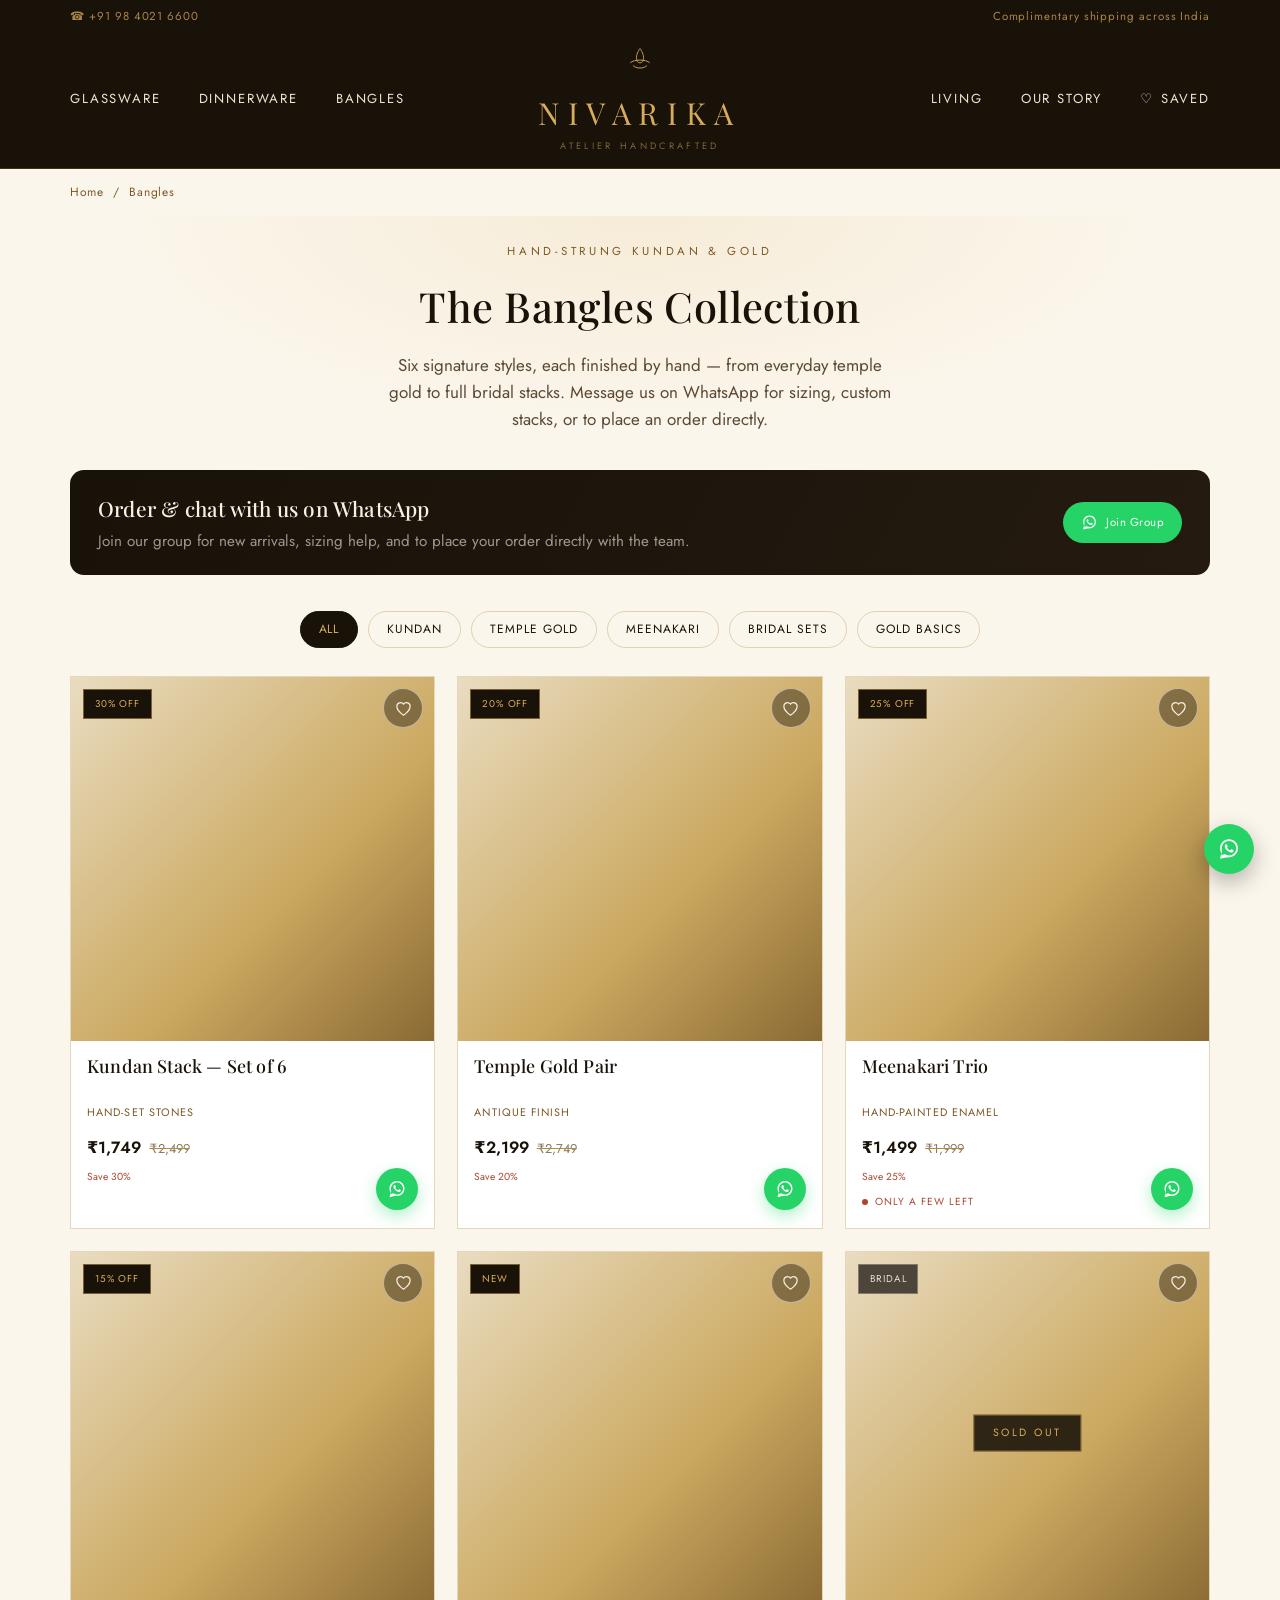
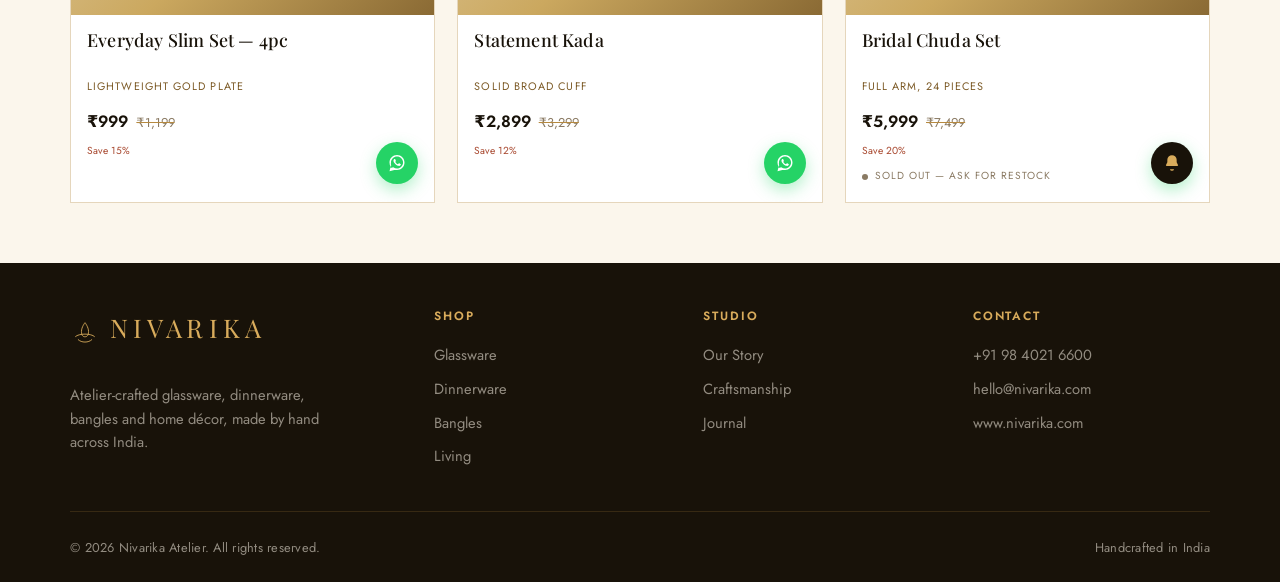
==== commit 22c13679: "Add files via upload" ====
--- a/bangles.html
+++ b/bangles.html
@@ -103,7 +103,7 @@
             <span class="price-off">Save 30%</span>
           </div>
           </div>
-          <a class="enquire-btn" href="https://chat.whatsapp.com/YOUR_GROUP_INVITE_LINK" target="_blank" rel="noopener" title="Enquire on WhatsApp" aria-label="Enquire on WhatsApp">
+          <a class="enquire-btn" href="https://chat.whatsapp.com/YOUR_GROUP_INVITE_LINK" target="_blank" rel="noopener" title="Chat on WhatsApp" aria-label="Chat on WhatsApp">
             <svg viewBox="0 0 32 32"><path d="M16.04 3C9.4 3 4 8.36 4 15c0 2.4.67 4.63 1.83 6.54L4 29l7.66-1.8A11.9 11.9 0 0 0 16.04 27C22.68 27 28 21.64 28 15S22.68 3 16.04 3zm0 21.6c-2 0-3.87-.55-5.47-1.5l-.39-.23-4.55 1.07 1.1-4.44-.26-.4A9.5 9.5 0 0 1 6.4 15c0-5.3 4.33-9.6 9.64-9.6 5.32 0 9.64 4.3 9.64 9.6s-4.32 9.6-9.64 9.6zm5.3-7.19c-.29-.15-1.7-.84-1.96-.93-.26-.1-.45-.15-.64.14-.19.29-.74.93-.9 1.12-.17.19-.33.22-.62.07-.29-.15-1.2-.44-2.29-1.4-.85-.75-1.42-1.68-1.59-1.97-.17-.29-.02-.44.13-.59.13-.13.29-.34.44-.5.15-.17.19-.29.29-.48.1-.19.05-.36-.02-.5-.07-.15-.64-1.54-.88-2.11-.23-.55-.47-.48-.64-.49-.17-.01-.36-.01-.55-.01-.19 0-.5.07-.76.36-.26.29-1 1-1 2.42 0 1.42 1.03 2.8 1.17 3 .15.19 2.03 3.1 4.92 4.34.69.3 1.23.48 1.65.61.69.22 1.32.19 1.82.11.55-.08 1.7-.7 1.94-1.37.24-.67.24-1.25.17-1.37-.07-.12-.26-.19-.55-.34z"/></svg>
           </a>
         </div>
@@ -124,7 +124,7 @@
             <span class="price-off">Save 20%</span>
           </div>
           </div>
-          <a class="enquire-btn" href="https://chat.whatsapp.com/YOUR_GROUP_INVITE_LINK" target="_blank" rel="noopener" title="Enquire on WhatsApp" aria-label="Enquire on WhatsApp">
+          <a class="enquire-btn" href="https://chat.whatsapp.com/YOUR_GROUP_INVITE_LINK" target="_blank" rel="noopener" title="Chat on WhatsApp" aria-label="Chat on WhatsApp">
             <svg viewBox="0 0 32 32"><path d="M16.04 3C9.4 3 4 8.36 4 15c0 2.4.67 4.63 1.83 6.54L4 29l7.66-1.8A11.9 11.9 0 0 0 16.04 27C22.68 27 28 21.64 28 15S22.68 3 16.04 3zm0 21.6c-2 0-3.87-.55-5.47-1.5l-.39-.23-4.55 1.07 1.1-4.44-.26-.4A9.5 9.5 0 0 1 6.4 15c0-5.3 4.33-9.6 9.64-9.6 5.32 0 9.64 4.3 9.64 9.6s-4.32 9.6-9.64 9.6zm5.3-7.19c-.29-.15-1.7-.84-1.96-.93-.26-.1-.45-.15-.64.14-.19.29-.74.93-.9 1.12-.17.19-.33.22-.62.07-.29-.15-1.2-.44-2.29-1.4-.85-.75-1.42-1.68-1.59-1.97-.17-.29-.02-.44.13-.59.13-.13.29-.34.44-.5.15-.17.19-.29.29-.48.1-.19.05-.36-.02-.5-.07-.15-.64-1.54-.88-2.11-.23-.55-.47-.48-.64-.49-.17-.01-.36-.01-.55-.01-.19 0-.5.07-.76.36-.26.29-1 1-1 2.42 0 1.42 1.03 2.8 1.17 3 .15.19 2.03 3.1 4.92 4.34.69.3 1.23.48 1.65.61.69.22 1.32.19 1.82.11.55-.08 1.7-.7 1.94-1.37.24-.67.24-1.25.17-1.37-.07-.12-.26-.19-.55-.34z"/></svg>
           </a>
         </div>
@@ -145,7 +145,7 @@
             <span class="price-off">Save 25%</span>
           </div>
           </div>
-          <a class="enquire-btn" href="https://chat.whatsapp.com/YOUR_GROUP_INVITE_LINK" target="_blank" rel="noopener" title="Enquire on WhatsApp" aria-label="Enquire on WhatsApp">
+          <a class="enquire-btn" href="https://chat.whatsapp.com/YOUR_GROUP_INVITE_LINK" target="_blank" rel="noopener" title="Chat on WhatsApp" aria-label="Chat on WhatsApp">
             <svg viewBox="0 0 32 32"><path d="M16.04 3C9.4 3 4 8.36 4 15c0 2.4.67 4.63 1.83 6.54L4 29l7.66-1.8A11.9 11.9 0 0 0 16.04 27C22.68 27 28 21.64 28 15S22.68 3 16.04 3zm0 21.6c-2 0-3.87-.55-5.47-1.5l-.39-.23-4.55 1.07 1.1-4.44-.26-.4A9.5 9.5 0 0 1 6.4 15c0-5.3 4.33-9.6 9.64-9.6 5.32 0 9.64 4.3 9.64 9.6s-4.32 9.6-9.64 9.6zm5.3-7.19c-.29-.15-1.7-.84-1.96-.93-.26-.1-.45-.15-.64.14-.19.29-.74.93-.9 1.12-.17.19-.33.22-.62.07-.29-.15-1.2-.44-2.29-1.4-.85-.75-1.42-1.68-1.59-1.97-.17-.29-.02-.44.13-.59.13-.13.29-.34.44-.5.15-.17.19-.29.29-.48.1-.19.05-.36-.02-.5-.07-.15-.64-1.54-.88-2.11-.23-.55-.47-.48-.64-.49-.17-.01-.36-.01-.55-.01-.19 0-.5.07-.76.36-.26.29-1 1-1 2.42 0 1.42 1.03 2.8 1.17 3 .15.19 2.03 3.1 4.92 4.34.69.3 1.23.48 1.65.61.69.22 1.32.19 1.82.11.55-.08 1.7-.7 1.94-1.37.24-.67.24-1.25.17-1.37-.07-.12-.26-.19-.55-.34z"/></svg>
           </a>
         </div>
@@ -166,7 +166,7 @@
             <span class="price-off">Save 20%</span>
           </div>
           </div>
-          <a class="enquire-btn" href="https://chat.whatsapp.com/YOUR_GROUP_INVITE_LINK" target="_blank" rel="noopener" title="Enquire on WhatsApp" aria-label="Enquire on WhatsApp">
+          <a class="enquire-btn" href="https://chat.whatsapp.com/YOUR_GROUP_INVITE_LINK" target="_blank" rel="noopener" title="Chat on WhatsApp" aria-label="Chat on WhatsApp">
             <svg viewBox="0 0 32 32"><path d="M16.04 3C9.4 3 4 8.36 4 15c0 2.4.67 4.63 1.83 6.54L4 29l7.66-1.8A11.9 11.9 0 0 0 16.04 27C22.68 27 28 21.64 28 15S22.68 3 16.04 3zm0 21.6c-2 0-3.87-.55-5.47-1.5l-.39-.23-4.55 1.07 1.1-4.44-.26-.4A9.5 9.5 0 0 1 6.4 15c0-5.3 4.33-9.6 9.64-9.6 5.32 0 9.64 4.3 9.64 9.6s-4.32 9.6-9.64 9.6zm5.3-7.19c-.29-.15-1.7-.84-1.96-.93-.26-.1-.45-.15-.64.14-.19.29-.74.93-.9 1.12-.17.19-.33.22-.62.07-.29-.15-1.2-.44-2.29-1.4-.85-.75-1.42-1.68-1.59-1.97-.17-.29-.02-.44.13-.59.13-.13.29-.34.44-.5.15-.17.19-.29.29-.48.1-.19.05-.36-.02-.5-.07-.15-.64-1.54-.88-2.11-.23-.55-.47-.48-.64-.49-.17-.01-.36-.01-.55-.01-.19 0-.5.07-.76.36-.26.29-1 1-1 2.42 0 1.42 1.03 2.8 1.17 3 .15.19 2.03 3.1 4.92 4.34.69.3 1.23.48 1.65.61.69.22 1.32.19 1.82.11.55-.08 1.7-.7 1.94-1.37.24-.67.24-1.25.17-1.37-.07-.12-.26-.19-.55-.34z"/></svg>
           </a>
         </div>
@@ -187,7 +187,7 @@
             <span class="price-off">Save 15%</span>
           </div>
           </div>
-          <a class="enquire-btn" href="https://chat.whatsapp.com/YOUR_GROUP_INVITE_LINK" target="_blank" rel="noopener" title="Enquire on WhatsApp" aria-label="Enquire on WhatsApp">
+          <a class="enquire-btn" href="https://chat.whatsapp.com/YOUR_GROUP_INVITE_LINK" target="_blank" rel="noopener" title="Chat on WhatsApp" aria-label="Chat on WhatsApp">
             <svg viewBox="0 0 32 32"><path d="M16.04 3C9.4 3 4 8.36 4 15c0 2.4.67 4.63 1.83 6.54L4 29l7.66-1.8A11.9 11.9 0 0 0 16.04 27C22.68 27 28 21.64 28 15S22.68 3 16.04 3zm0 21.6c-2 0-3.87-.55-5.47-1.5l-.39-.23-4.55 1.07 1.1-4.44-.26-.4A9.5 9.5 0 0 1 6.4 15c0-5.3 4.33-9.6 9.64-9.6 5.32 0 9.64 4.3 9.64 9.6s-4.32 9.6-9.64 9.6zm5.3-7.19c-.29-.15-1.7-.84-1.96-.93-.26-.1-.45-.15-.64.14-.19.29-.74.93-.9 1.12-.17.19-.33.22-.62.07-.29-.15-1.2-.44-2.29-1.4-.85-.75-1.42-1.68-1.59-1.97-.17-.29-.02-.44.13-.59.13-.13.29-.34.44-.5.15-.17.19-.29.29-.48.1-.19.05-.36-.02-.5-.07-.15-.64-1.54-.88-2.11-.23-.55-.47-.48-.64-.49-.17-.01-.36-.01-.55-.01-.19 0-.5.07-.76.36-.26.29-1 1-1 2.42 0 1.42 1.03 2.8 1.17 3 .15.19 2.03 3.1 4.92 4.34.69.3 1.23.48 1.65.61.69.22 1.32.19 1.82.11.55-.08 1.7-.7 1.94-1.37.24-.67.24-1.25.17-1.37-.07-.12-.26-.19-.55-.34z"/></svg>
           </a>
         </div>
@@ -208,7 +208,7 @@
             <span class="price-off">Save 12%</span>
           </div>
           </div>
-          <a class="enquire-btn" href="https://chat.whatsapp.com/YOUR_GROUP_INVITE_LINK" target="_blank" rel="noopener" title="Enquire on WhatsApp" aria-label="Enquire on WhatsApp">
+          <a class="enquire-btn" href="https://chat.whatsapp.com/YOUR_GROUP_INVITE_LINK" target="_blank" rel="noopener" title="Chat on WhatsApp" aria-label="Chat on WhatsApp">
             <svg viewBox="0 0 32 32"><path d="M16.04 3C9.4 3 4 8.36 4 15c0 2.4.67 4.63 1.83 6.54L4 29l7.66-1.8A11.9 11.9 0 0 0 16.04 27C22.68 27 28 21.64 28 15S22.68 3 16.04 3zm0 21.6c-2 0-3.87-.55-5.47-1.5l-.39-.23-4.55 1.07 1.1-4.44-.26-.4A9.5 9.5 0 0 1 6.4 15c0-5.3 4.33-9.6 9.64-9.6 5.32 0 9.64 4.3 9.64 9.6s-4.32 9.6-9.64 9.6zm5.3-7.19c-.29-.15-1.7-.84-1.96-.93-.26-.1-.45-.15-.64.14-.19.29-.74.93-.9 1.12-.17.19-.33.22-.62.07-.29-.15-1.2-.44-2.29-1.4-.85-.75-1.42-1.68-1.59-1.97-.17-.29-.02-.44.13-.59.13-.13.29-.34.44-.5.15-.17.19-.29.29-.48.1-.19.05-.36-.02-.5-.07-.15-.64-1.54-.88-2.11-.23-.55-.47-.48-.64-.49-.17-.01-.36-.01-.55-.01-.19 0-.5.07-.76.36-.26.29-1 1-1 2.42 0 1.42 1.03 2.8 1.17 3 .15.19 2.03 3.1 4.92 4.34.69.3 1.23.48 1.65.61.69.22 1.32.19 1.82.11.55-.08 1.7-.7 1.94-1.37.24-.67.24-1.25.17-1.37-.07-.12-.26-.19-.55-.34z"/></svg>
           </a>
         </div>
@@ -308,8 +308,8 @@
         <h2 class="quick-view-title"></h2>
         <p class="quick-view-price"></p>
         <div class="quick-view-actions">
-          <button class="quick-view-continue" type="button">Continue browsing</button>
-          <a class="quick-view-chat" href="https://chat.whatsapp.com/YOUR_GROUP_INVITE_LINK" target="_blank" rel="noopener">Chat on WhatsApp</a>
+          <button class="quick-view-continue" type="button" aria-label="Continue browsing" title="Continue browsing"><svg viewBox="0 0 24 24" aria-hidden="true"><path d="M15 4 7 12l8 8" fill="none" stroke="currentColor" stroke-width="2" stroke-linecap="round" stroke-linejoin="round"/></svg><span>Continue Browsing</span></button>
+          <a class="quick-view-chat" href="https://chat.whatsapp.com/YOUR_GROUP_INVITE_LINK" target="_blank" rel="noopener" aria-label="Chat on WhatsApp" title="Chat on WhatsApp"><svg viewBox="0 0 32 32" aria-hidden="true"><path d="M16.04 3C9.4 3 4 8.36 4 15c0 2.4.67 4.63 1.83 6.54L4 29l7.66-1.8A11.9 11.9 0 0 0 16.04 27C22.68 27 28 21.64 28 15S22.68 3 16.04 3zm0 21.6c-2 0-3.87-.55-5.47-1.5l-.39-.23-4.55 1.07 1.1-4.44-.26-.4A9.5 9.5 0 0 1 6.4 15c0-5.3 4.33-9.6 9.64-9.6 5.32 0 9.64 4.3 9.64 9.6s-4.32 9.6-9.64 9.6zm5.3-7.19c-.29-.15-1.7-.84-1.96-.93-.26-.1-.45-.15-.64.14-.19.29-.74.93-.9 1.12-.17.19-.33.22-.62.07-.29-.15-1.2-.44-2.29-1.4-.85-.75-1.42-1.68-1.59-1.97-.17-.29-.02-.44.13-.59.13-.13.29-.34.44-.5.15-.17.19-.29.29-.48.1-.19.05-.36-.02-.5-.07-.15-.64-1.54-.88-2.11-.23-.55-.47-.48-.64-.49-.17-.01-.36-.01-.55-.01-.19 0-.5.07-.76.36-.26.29-1 1-1 2.42 0 1.42 1.03 2.8 1.17 3 .15.19 2.03 3.1 4.92 4.34.69.3 1.23.48 1.65.61.69.22 1.32.19 1.82.11.55-.08 1.7-.7 1.94-1.37.24-.67.24-1.25.17-1.37-.07-.12-.26-.19-.55-.34z"/></svg><span>Chat on WhatsApp</span></a>
         </div>
       </div>
     </div>`;
--- a/media/css/styles.css
+++ b/media/css/styles.css
@@ -392,6 +392,35 @@
     background:var(--gold-bright); color:var(--ink); border-color:var(--gold-bright);
   }
   .pill:hover .dot, .pill.active .dot{background:var(--ink); opacity:1;}
+  .pill:focus-visible{outline:2px solid var(--gold-bright); outline-offset:3px;}
+
+  .mood-picks{margin-top:36px;}
+  .mood-caption{
+    max-width:520px; margin:0 auto 26px;
+    color:rgba(247,240,227,0.72);
+    font-size:0.96rem;
+    transition:opacity .18s ease;
+  }
+  .mood-pick-grid{
+    display:grid;
+    grid-template-columns:repeat(3, 1fr);
+    gap:18px;
+    text-align:left;
+    transition:opacity .18s ease;
+  }
+  .mood-pick{
+    display:flex; flex-direction:column;
+    background:rgba(247,240,227,0.04);
+    border:1px solid rgba(217,172,92,0.22);
+    overflow:hidden;
+    transition:transform .3s ease, border-color .3s ease, background .3s ease;
+  }
+  .mood-pick:hover{transform:translateY(-4px); border-color:rgba(217,172,92,0.5); background:rgba(247,240,227,0.07);}
+  .mood-pick:focus-visible{outline:2px solid var(--gold-bright); outline-offset:2px;}
+  .mood-pick img{width:100%; aspect-ratio:1/1; object-fit:cover;}
+  .mood-pick-info{padding:12px 14px 14px;}
+  .mood-pick-info h4{font-family:var(--font-display); font-weight:500; color:var(--cream); font-size:1rem; margin-bottom:4px;}
+  .mood-pick-info span{font-family:var(--font-label); color:var(--gold-bright); font-size:0.85rem;}
 
   /* ---------- products (collection pages) ---------- */
   .products{padding:0 0 60px;}
@@ -430,9 +459,23 @@
     padding:6px 11px; border:1px solid rgba(217,172,92,0.5);
   }
   .prod-body{padding:14px 16px 18px; display:flex; justify-content:space-between; align-items:flex-end; gap:12px;}
-  .prod-info{flex:1;}
-  .prod-body h3{font-size:1.12rem; margin-bottom:3px;}
-  .prod-body .sub{font-family:var(--font-label); font-size:0.68rem; letter-spacing:0.1em; text-transform:uppercase; color:var(--gold-deep); margin-bottom:14px;}
+  .prod-info{flex:1; min-width:0;}
+  .prod-body h3{
+    font-size:1.12rem;
+    line-height:1.28;
+    margin-bottom:3px;
+    /* reserve two lines for every title, long or short, so the price
+       row below lands at the same height across a row of cards */
+    min-height:2.56em;
+    display:-webkit-box;
+    -webkit-line-clamp:2;
+    -webkit-box-orient:vertical;
+    overflow:hidden;
+  }
+  .prod-body .sub{
+    font-family:var(--font-label); font-size:0.68rem; letter-spacing:0.1em; text-transform:uppercase; color:var(--gold-deep); margin-bottom:14px;
+    white-space:nowrap; overflow:hidden; text-overflow:ellipsis;
+  }
   .prod-card .price-row{display:flex; align-items:baseline; gap:8px; flex-wrap:wrap; font-family:var(--font-label);}
   .prod-card .price-now{font-size:1.02rem; font-weight:600;}
   .prod-card .price-was{font-size:0.8rem; color:#8a7a63; text-decoration:line-through; text-decoration-color:var(--gold);}
@@ -443,6 +486,7 @@
     border-radius:50%;
     display:flex; align-items:center; justify-content:center;
     background:var(--wa);
+    box-shadow:0 6px 16px rgba(37,211,102,0.35);
     transition:all .3s ease;
   }
   .enquire-btn:hover{background:var(--wa-dark); transform:scale(1.08);}
@@ -630,6 +674,25 @@
     }
     .mood-pills::-webkit-scrollbar{display:none;}
     .pill{flex:0 0 auto; padding:13px 20px; font-size:0.72rem;}
+    .mood-picks{margin-top:26px;}
+    .mood-caption{font-size:0.88rem; padding:0 4px;}
+    .mood-pick-grid{
+      display:flex;
+      gap:12px;
+      overflow-x:auto;
+      scroll-snap-type:x proximity;
+      margin:0 -16px;
+      padding:0 16px 4px;
+      scroll-padding-left:16px;
+      scroll-padding-right:16px;
+      scrollbar-width:none;
+      -webkit-overflow-scrolling:touch;
+    }
+    .mood-pick-grid::-webkit-scrollbar{display:none;}
+    .mood-pick{flex:0 0 150px; scroll-snap-align:start;}
+    .mood-pick-info{padding:10px 11px 12px;}
+    .mood-pick-info h4{font-size:0.86rem;}
+    .mood-pick-info span{font-size:0.78rem;}
     .page-hero h1{font-size:2.2rem;}
     .foot-top{grid-template-columns:1fr;}
     .topbar .wrap{font-size:0.62rem; padding:8px 16px;}
--- a/media/css/product-quick-view.css
+++ b/media/css/product-quick-view.css
@@ -15,8 +15,31 @@
 .quick-view-title{font-family:var(--font-display); font-size:1.75rem; line-height:1.1; padding-right:36px; color:var(--ink,#181209);}
 .quick-view-price{margin:7px 0 18px; font-family:var(--font-label); color:var(--gold-deep,#7c5a26);}
 .quick-view-actions{display:grid; grid-template-columns:1fr 1fr; gap:10px;}
-.quick-view-actions a,.quick-view-actions button{min-height:48px; display:flex; align-items:center; justify-content:center; padding:10px 14px; border:1px solid var(--gold-deep,#7c5a26); background:transparent; color:var(--ink,#181209); font:0.68rem var(--font-label); letter-spacing:.1em; text-transform:uppercase; cursor:pointer;}
-.quick-view-actions .quick-view-chat{background:var(--ink,#181209); color:var(--gold-bright,#d9ac5c); border-color:var(--ink,#181209);}
+.quick-view-actions a,.quick-view-actions button{
+  min-height:48px; display:flex; align-items:center; justify-content:center; gap:7px;
+  padding:10px 12px; border:1px solid var(--gold-deep,#7c5a26); background:transparent;
+  color:var(--ink,#181209); font:0.66rem var(--font-label); letter-spacing:.06em;
+  text-transform:uppercase; text-align:center; cursor:pointer;
+  transition:background .25s ease, color .25s ease, transform .25s ease;
+}
+
+/* continue browsing / chat on whatsapp: icon + label side by side */
+.quick-view-continue svg,
+.quick-view-chat svg{width:16px; height:16px; flex:0 0 auto;}
+.quick-view-continue svg{fill:none; stroke:currentColor;}
+.quick-view-continue:hover{background:var(--cream-2,#efe4d0);}
+.quick-view-actions .quick-view-chat{
+  background:var(--wa,#25D366);
+  color:#fff;
+  border-color:var(--wa,#25D366);
+}
+.quick-view-actions .quick-view-chat svg{fill:#fff;}
+.quick-view-actions .quick-view-chat:hover{background:var(--wa-dark,#1ea952);}
+.quick-view-continue:active,
+.quick-view-chat:active{transform:scale(0.97);}
+@media(max-width:360px){
+  .quick-view-actions a,.quick-view-actions button{font-size:0.6rem; letter-spacing:0.03em; padding:10px 8px;}
+}
 .prod-media{cursor:zoom-in;}
 .prod-media:focus-visible{outline:3px solid var(--gold-bright,#d9ac5c); outline-offset:3px;}
 body.quick-view-open{overflow:hidden;}
--- a/media/css/store.css
+++ b/media/css/store.css
@@ -107,6 +107,10 @@
   align-items:center;
   gap:7px;
   margin-top:9px;
+  /* a fixed line height — identical whether a card is out of stock, low,
+     or has nothing to say — so the price row below it lands on the same
+     baseline across every card in a row regardless of stock status */
+  height:1.5em;
   font-family:var(--font-label);
   font-size:0.64rem;
   letter-spacing:0.1em;
@@ -119,8 +123,15 @@
   background:currentColor;
   flex:0 0 auto;
 }
+.stock-line span{
+  overflow:hidden;
+  white-space:nowrap;
+  text-overflow:ellipsis;
+  min-width:0;
+}
 .stock-line.is-out{color:#8a7a63;}
 .stock-line.is-low{color:#a8482f;}
+.stock-line.is-empty{visibility:hidden;}
 
 /* sold-out cards swap the WhatsApp enquiry for a restock alert */
 .enquire-btn.is-notify{background:var(--ink);}
@@ -145,6 +156,11 @@
     overflow-x:auto;
     margin:0 -22px 16px;
     padding:10px 22px;
+    /* scroll-snap ignores plain padding for its start/end anchor —
+       scroll-padding is what keeps the first/last pill inset instead
+       of snapping flush against the screen edge */
+    scroll-padding-left:22px;
+    scroll-padding-right:22px;
     scroll-snap-type:x proximity;
     scrollbar-width:none;
     -webkit-overflow-scrolling:touch;
@@ -161,7 +177,7 @@
 @media(max-width:560px){
   /* a touch more room for the grid than the page default */
   .wrap{padding:0 16px;}
-  .filter-row{margin-left:-16px; margin-right:-16px; padding-left:16px; padding-right:16px;}
+  .filter-row{margin-left:-16px; margin-right:-16px; padding-left:16px; padding-right:16px; scroll-padding-left:16px; scroll-padding-right:16px;}
 
   .page-hero{padding:14px 0 26px;}
   .page-hero h1{font-size:1.95rem; line-height:1.12;}
@@ -205,15 +221,20 @@
     height:44px;
     border-radius:10px;
     gap:8px;
-  }
+    background:linear-gradient(135deg, var(--wa) 0%, var(--wa-dark) 100%);
+    box-shadow:0 8px 18px rgba(30,169,82,0.32);
+  }
+  .enquire-btn:hover{background:linear-gradient(135deg, var(--wa-dark) 0%, var(--wa) 100%);}
   .enquire-btn svg{width:17px; height:17px;}
   .enquire-label{
     display:inline;
     color:#fff;
     font-family:var(--font-label);
-    font-size:0.62rem;
-    letter-spacing:0.14em;
+    font-size:0.68rem;
+    font-weight:500;
+    letter-spacing:0.1em;
     text-transform:uppercase;
+    text-shadow:0 1px 1px rgba(0,0,0,0.15);
   }
 
   .save-btn{width:38px; height:38px; top:9px; right:9px;}
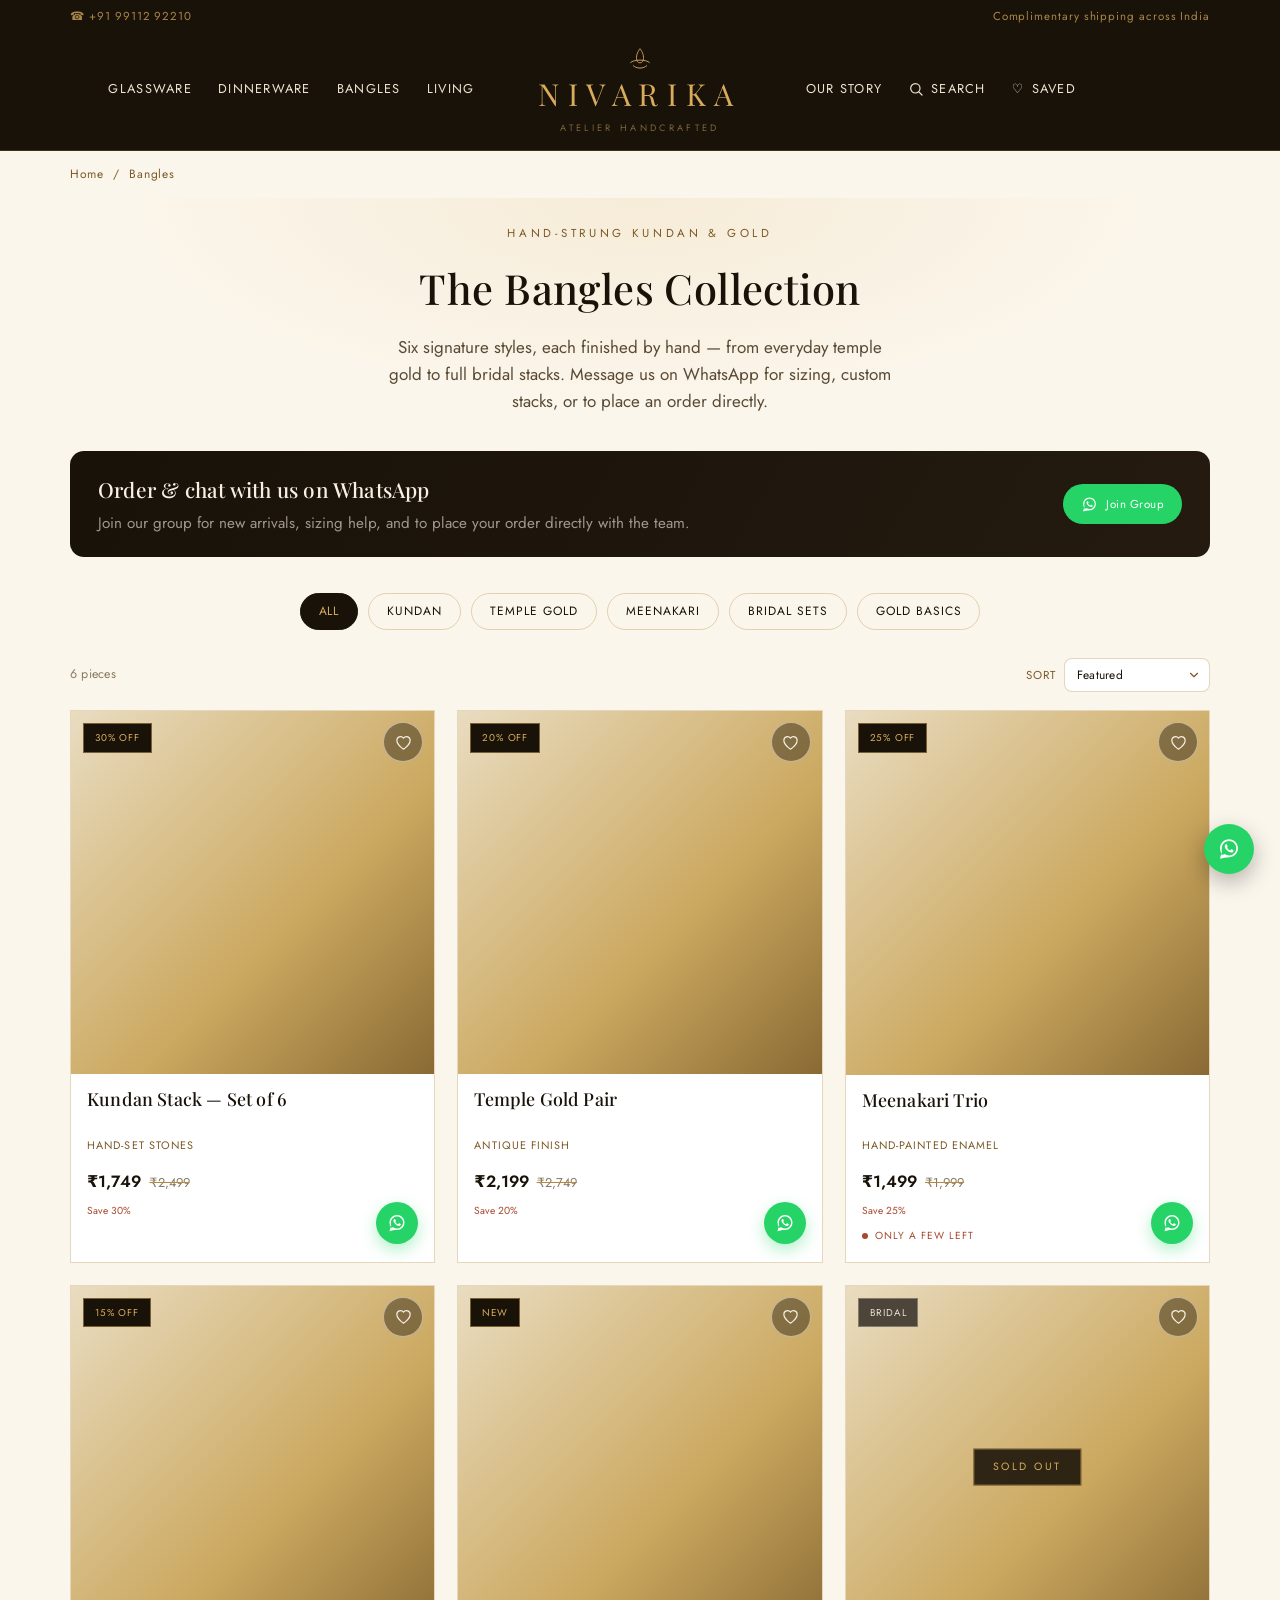
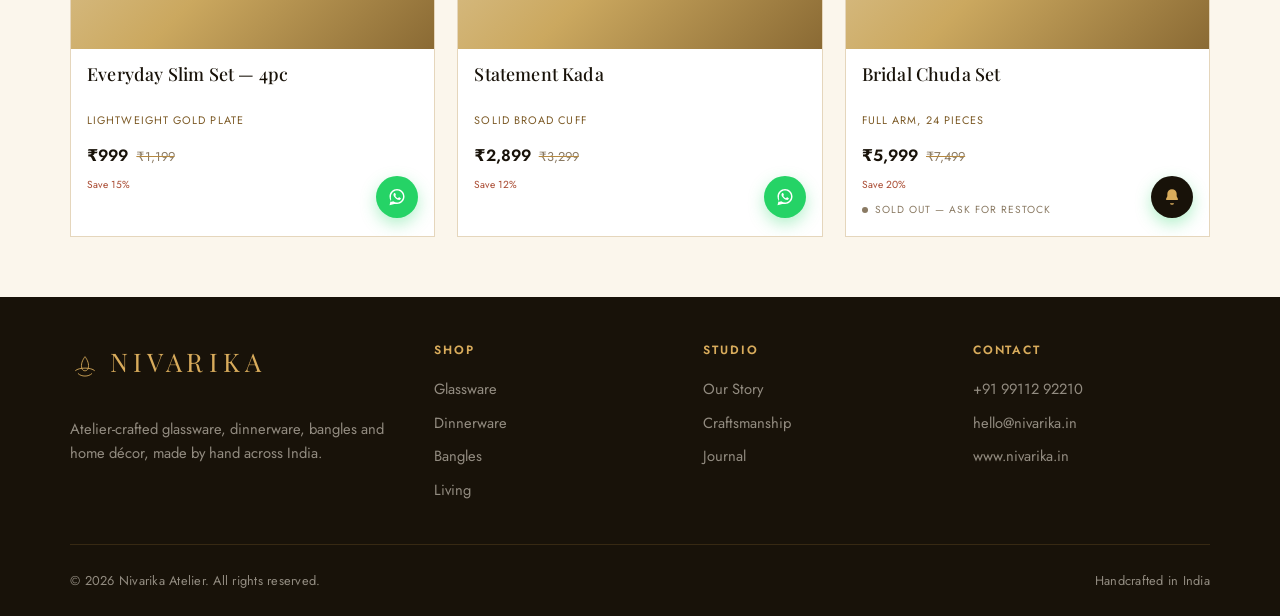
==== commit b90fcfa4: "Add files via upload" ====
--- a/bangles.html
+++ b/bangles.html
@@ -13,7 +13,7 @@
 
 <div class="topbar">
   <div class="wrap">
-    <span>&#9742; +91 98 4021 6600</span>
+    <span>&#9742; +91 99112 92210</span>
     <span>Complimentary shipping across India</span>
   </div>
 </div>
@@ -24,10 +24,11 @@
       <a href="glassware.html">Glassware</a>
       <a href="dinnerware.html">Dinnerware</a>
       <a href="bangles.html">Bangles</a>
+      <a href="living.html">Living</a>
     </nav>
     <div class="brandmark">
       <a href="index.html" aria-label="Nivarika home">
-      <svg width="30" height="30" viewBox="0 0 34 34" fill="none" style="margin:0 auto 4px;">
+      <svg width="30" height="30" viewBox="0 0 34 34" fill="none">
         <path d="M17 3C17 3 21 8 21 13C21 17.4 19.4 19 17 19C14.6 19 13 17.4 13 13C13 8 17 3 17 3Z" stroke="#d9ac5c" stroke-width="1"/>
         <path d="M6 19C10 15 24 15 28 19" stroke="#d9ac5c" stroke-width="1"/>
         <path d="M9 22C13 26 21 26 25 22" stroke="#d9ac5c" stroke-width="1"/>
@@ -40,9 +41,11 @@
       <span></span><span></span><span></span>
     </button>
     <nav class="navlinks right">
-      <a href="living.html">Living</a>
       <a href="index.html#story">Our Story</a>
-      <button type="button" class="nav-saved-btn" data-open-saved aria-label="View saved items">
+      <button type="button" class="nav-icon-btn" data-open-search aria-label="Search products">
+        <svg viewBox="0 0 24 24" aria-hidden="true"><circle cx="11" cy="11" r="7"/><line x1="21" y1="21" x2="16.2" y2="16.2" stroke-linecap="round"/></svg> Search
+      </button>
+      <button type="button" class="nav-icon-btn" data-open-saved aria-label="View saved items">
         <span class="nav-icon" aria-hidden="true">&#9825;<span class="nav-badge" data-saved-count hidden>0</span></span>
         Saved
       </button>
@@ -86,6 +89,18 @@
       <div class="filter-pill" data-filter="Gold Basics">Gold Basics</div>
     </div>
 
+    <div class="products-toolbar">
+      <p class="results-count" id="resultsCount"></p>
+      <label class="sort-control">
+        <span>Sort</span>
+        <select id="sortSelect">
+          <option value="featured">Featured</option>
+          <option value="price-asc">Price: Low to High</option>
+          <option value="price-desc">Price: High to Low</option>
+        </select>
+      </label>
+    </div>
+
     <div class="prod-grid">
 
       <div class="prod-card" data-category="Kundan">
@@ -103,7 +118,7 @@
             <span class="price-off">Save 30%</span>
           </div>
           </div>
-          <a class="enquire-btn" href="https://chat.whatsapp.com/YOUR_GROUP_INVITE_LINK" target="_blank" rel="noopener" title="Chat on WhatsApp" aria-label="Chat on WhatsApp">
+          <a class="enquire-btn" href="https://wa.me/919911292210?text=Hi%20Nivarika%21%20I%27m%20interested%20in%20%2AKundan%20Stack%20%E2%80%94%20Set%20of%206%2A%20%28%E2%82%B91%2C749%29.%20Could%20you%20share%20more%20details%3F%20https%3A//www.nivarika.in/bangles%23kundan-stack-set-of-6" target="_blank" rel="noopener" title="Chat on WhatsApp" aria-label="Chat on WhatsApp">
             <svg viewBox="0 0 32 32"><path d="M16.04 3C9.4 3 4 8.36 4 15c0 2.4.67 4.63 1.83 6.54L4 29l7.66-1.8A11.9 11.9 0 0 0 16.04 27C22.68 27 28 21.64 28 15S22.68 3 16.04 3zm0 21.6c-2 0-3.87-.55-5.47-1.5l-.39-.23-4.55 1.07 1.1-4.44-.26-.4A9.5 9.5 0 0 1 6.4 15c0-5.3 4.33-9.6 9.64-9.6 5.32 0 9.64 4.3 9.64 9.6s-4.32 9.6-9.64 9.6zm5.3-7.19c-.29-.15-1.7-.84-1.96-.93-.26-.1-.45-.15-.64.14-.19.29-.74.93-.9 1.12-.17.19-.33.22-.62.07-.29-.15-1.2-.44-2.29-1.4-.85-.75-1.42-1.68-1.59-1.97-.17-.29-.02-.44.13-.59.13-.13.29-.34.44-.5.15-.17.19-.29.29-.48.1-.19.05-.36-.02-.5-.07-.15-.64-1.54-.88-2.11-.23-.55-.47-.48-.64-.49-.17-.01-.36-.01-.55-.01-.19 0-.5.07-.76.36-.26.29-1 1-1 2.42 0 1.42 1.03 2.8 1.17 3 .15.19 2.03 3.1 4.92 4.34.69.3 1.23.48 1.65.61.69.22 1.32.19 1.82.11.55-.08 1.7-.7 1.94-1.37.24-.67.24-1.25.17-1.37-.07-.12-.26-.19-.55-.34z"/></svg>
           </a>
         </div>
@@ -124,7 +139,7 @@
             <span class="price-off">Save 20%</span>
           </div>
           </div>
-          <a class="enquire-btn" href="https://chat.whatsapp.com/YOUR_GROUP_INVITE_LINK" target="_blank" rel="noopener" title="Chat on WhatsApp" aria-label="Chat on WhatsApp">
+          <a class="enquire-btn" href="https://wa.me/919911292210?text=Hi%20Nivarika%21%20I%27m%20interested%20in%20%2ATemple%20Gold%20Pair%2A%20%28%E2%82%B92%2C199%29.%20Could%20you%20share%20more%20details%3F%20https%3A//www.nivarika.in/bangles%23temple-gold-pair" target="_blank" rel="noopener" title="Chat on WhatsApp" aria-label="Chat on WhatsApp">
             <svg viewBox="0 0 32 32"><path d="M16.04 3C9.4 3 4 8.36 4 15c0 2.4.67 4.63 1.83 6.54L4 29l7.66-1.8A11.9 11.9 0 0 0 16.04 27C22.68 27 28 21.64 28 15S22.68 3 16.04 3zm0 21.6c-2 0-3.87-.55-5.47-1.5l-.39-.23-4.55 1.07 1.1-4.44-.26-.4A9.5 9.5 0 0 1 6.4 15c0-5.3 4.33-9.6 9.64-9.6 5.32 0 9.64 4.3 9.64 9.6s-4.32 9.6-9.64 9.6zm5.3-7.19c-.29-.15-1.7-.84-1.96-.93-.26-.1-.45-.15-.64.14-.19.29-.74.93-.9 1.12-.17.19-.33.22-.62.07-.29-.15-1.2-.44-2.29-1.4-.85-.75-1.42-1.68-1.59-1.97-.17-.29-.02-.44.13-.59.13-.13.29-.34.44-.5.15-.17.19-.29.29-.48.1-.19.05-.36-.02-.5-.07-.15-.64-1.54-.88-2.11-.23-.55-.47-.48-.64-.49-.17-.01-.36-.01-.55-.01-.19 0-.5.07-.76.36-.26.29-1 1-1 2.42 0 1.42 1.03 2.8 1.17 3 .15.19 2.03 3.1 4.92 4.34.69.3 1.23.48 1.65.61.69.22 1.32.19 1.82.11.55-.08 1.7-.7 1.94-1.37.24-.67.24-1.25.17-1.37-.07-.12-.26-.19-.55-.34z"/></svg>
           </a>
         </div>
@@ -145,7 +160,7 @@
             <span class="price-off">Save 25%</span>
           </div>
           </div>
-          <a class="enquire-btn" href="https://chat.whatsapp.com/YOUR_GROUP_INVITE_LINK" target="_blank" rel="noopener" title="Chat on WhatsApp" aria-label="Chat on WhatsApp">
+          <a class="enquire-btn" href="https://wa.me/919911292210?text=Hi%20Nivarika%21%20I%27m%20interested%20in%20%2AMeenakari%20Trio%2A%20%28%E2%82%B91%2C499%29.%20Could%20you%20share%20more%20details%3F%20https%3A//www.nivarika.in/bangles%23meenakari-trio" target="_blank" rel="noopener" title="Chat on WhatsApp" aria-label="Chat on WhatsApp">
             <svg viewBox="0 0 32 32"><path d="M16.04 3C9.4 3 4 8.36 4 15c0 2.4.67 4.63 1.83 6.54L4 29l7.66-1.8A11.9 11.9 0 0 0 16.04 27C22.68 27 28 21.64 28 15S22.68 3 16.04 3zm0 21.6c-2 0-3.87-.55-5.47-1.5l-.39-.23-4.55 1.07 1.1-4.44-.26-.4A9.5 9.5 0 0 1 6.4 15c0-5.3 4.33-9.6 9.64-9.6 5.32 0 9.64 4.3 9.64 9.6s-4.32 9.6-9.64 9.6zm5.3-7.19c-.29-.15-1.7-.84-1.96-.93-.26-.1-.45-.15-.64.14-.19.29-.74.93-.9 1.12-.17.19-.33.22-.62.07-.29-.15-1.2-.44-2.29-1.4-.85-.75-1.42-1.68-1.59-1.97-.17-.29-.02-.44.13-.59.13-.13.29-.34.44-.5.15-.17.19-.29.29-.48.1-.19.05-.36-.02-.5-.07-.15-.64-1.54-.88-2.11-.23-.55-.47-.48-.64-.49-.17-.01-.36-.01-.55-.01-.19 0-.5.07-.76.36-.26.29-1 1-1 2.42 0 1.42 1.03 2.8 1.17 3 .15.19 2.03 3.1 4.92 4.34.69.3 1.23.48 1.65.61.69.22 1.32.19 1.82.11.55-.08 1.7-.7 1.94-1.37.24-.67.24-1.25.17-1.37-.07-.12-.26-.19-.55-.34z"/></svg>
           </a>
         </div>
@@ -166,7 +181,7 @@
             <span class="price-off">Save 20%</span>
           </div>
           </div>
-          <a class="enquire-btn" href="https://chat.whatsapp.com/YOUR_GROUP_INVITE_LINK" target="_blank" rel="noopener" title="Chat on WhatsApp" aria-label="Chat on WhatsApp">
+          <a class="enquire-btn" href="https://wa.me/919911292210?text=Hi%20Nivarika%21%20I%27m%20interested%20in%20%2ABridal%20Chuda%20Set%2A%20%28%E2%82%B95%2C999%29.%20Could%20you%20share%20more%20details%3F%20https%3A//www.nivarika.in/bangles%23bridal-chuda-set" target="_blank" rel="noopener" title="Chat on WhatsApp" aria-label="Chat on WhatsApp">
             <svg viewBox="0 0 32 32"><path d="M16.04 3C9.4 3 4 8.36 4 15c0 2.4.67 4.63 1.83 6.54L4 29l7.66-1.8A11.9 11.9 0 0 0 16.04 27C22.68 27 28 21.64 28 15S22.68 3 16.04 3zm0 21.6c-2 0-3.87-.55-5.47-1.5l-.39-.23-4.55 1.07 1.1-4.44-.26-.4A9.5 9.5 0 0 1 6.4 15c0-5.3 4.33-9.6 9.64-9.6 5.32 0 9.64 4.3 9.64 9.6s-4.32 9.6-9.64 9.6zm5.3-7.19c-.29-.15-1.7-.84-1.96-.93-.26-.1-.45-.15-.64.14-.19.29-.74.93-.9 1.12-.17.19-.33.22-.62.07-.29-.15-1.2-.44-2.29-1.4-.85-.75-1.42-1.68-1.59-1.97-.17-.29-.02-.44.13-.59.13-.13.29-.34.44-.5.15-.17.19-.29.29-.48.1-.19.05-.36-.02-.5-.07-.15-.64-1.54-.88-2.11-.23-.55-.47-.48-.64-.49-.17-.01-.36-.01-.55-.01-.19 0-.5.07-.76.36-.26.29-1 1-1 2.42 0 1.42 1.03 2.8 1.17 3 .15.19 2.03 3.1 4.92 4.34.69.3 1.23.48 1.65.61.69.22 1.32.19 1.82.11.55-.08 1.7-.7 1.94-1.37.24-.67.24-1.25.17-1.37-.07-.12-.26-.19-.55-.34z"/></svg>
           </a>
         </div>
@@ -187,7 +202,7 @@
             <span class="price-off">Save 15%</span>
           </div>
           </div>
-          <a class="enquire-btn" href="https://chat.whatsapp.com/YOUR_GROUP_INVITE_LINK" target="_blank" rel="noopener" title="Chat on WhatsApp" aria-label="Chat on WhatsApp">
+          <a class="enquire-btn" href="https://wa.me/919911292210?text=Hi%20Nivarika%21%20I%27m%20interested%20in%20%2AEveryday%20Slim%20Set%20%E2%80%94%204pc%2A%20%28%E2%82%B9999%29.%20Could%20you%20share%20more%20details%3F%20https%3A//www.nivarika.in/bangles%23everyday-slim-set-4pc" target="_blank" rel="noopener" title="Chat on WhatsApp" aria-label="Chat on WhatsApp">
             <svg viewBox="0 0 32 32"><path d="M16.04 3C9.4 3 4 8.36 4 15c0 2.4.67 4.63 1.83 6.54L4 29l7.66-1.8A11.9 11.9 0 0 0 16.04 27C22.68 27 28 21.64 28 15S22.68 3 16.04 3zm0 21.6c-2 0-3.87-.55-5.47-1.5l-.39-.23-4.55 1.07 1.1-4.44-.26-.4A9.5 9.5 0 0 1 6.4 15c0-5.3 4.33-9.6 9.64-9.6 5.32 0 9.64 4.3 9.64 9.6s-4.32 9.6-9.64 9.6zm5.3-7.19c-.29-.15-1.7-.84-1.96-.93-.26-.1-.45-.15-.64.14-.19.29-.74.93-.9 1.12-.17.19-.33.22-.62.07-.29-.15-1.2-.44-2.29-1.4-.85-.75-1.42-1.68-1.59-1.97-.17-.29-.02-.44.13-.59.13-.13.29-.34.44-.5.15-.17.19-.29.29-.48.1-.19.05-.36-.02-.5-.07-.15-.64-1.54-.88-2.11-.23-.55-.47-.48-.64-.49-.17-.01-.36-.01-.55-.01-.19 0-.5.07-.76.36-.26.29-1 1-1 2.42 0 1.42 1.03 2.8 1.17 3 .15.19 2.03 3.1 4.92 4.34.69.3 1.23.48 1.65.61.69.22 1.32.19 1.82.11.55-.08 1.7-.7 1.94-1.37.24-.67.24-1.25.17-1.37-.07-.12-.26-.19-.55-.34z"/></svg>
           </a>
         </div>
@@ -208,7 +223,7 @@
             <span class="price-off">Save 12%</span>
           </div>
           </div>
-          <a class="enquire-btn" href="https://chat.whatsapp.com/YOUR_GROUP_INVITE_LINK" target="_blank" rel="noopener" title="Chat on WhatsApp" aria-label="Chat on WhatsApp">
+          <a class="enquire-btn" href="https://wa.me/919911292210?text=Hi%20Nivarika%21%20I%27m%20interested%20in%20%2AStatement%20Kada%2A%20%28%E2%82%B92%2C899%29.%20Could%20you%20share%20more%20details%3F%20https%3A//www.nivarika.in/bangles%23statement-kada" target="_blank" rel="noopener" title="Chat on WhatsApp" aria-label="Chat on WhatsApp">
             <svg viewBox="0 0 32 32"><path d="M16.04 3C9.4 3 4 8.36 4 15c0 2.4.67 4.63 1.83 6.54L4 29l7.66-1.8A11.9 11.9 0 0 0 16.04 27C22.68 27 28 21.64 28 15S22.68 3 16.04 3zm0 21.6c-2 0-3.87-.55-5.47-1.5l-.39-.23-4.55 1.07 1.1-4.44-.26-.4A9.5 9.5 0 0 1 6.4 15c0-5.3 4.33-9.6 9.64-9.6 5.32 0 9.64 4.3 9.64 9.6s-4.32 9.6-9.64 9.6zm5.3-7.19c-.29-.15-1.7-.84-1.96-.93-.26-.1-.45-.15-.64.14-.19.29-.74.93-.9 1.12-.17.19-.33.22-.62.07-.29-.15-1.2-.44-2.29-1.4-.85-.75-1.42-1.68-1.59-1.97-.17-.29-.02-.44.13-.59.13-.13.29-.34.44-.5.15-.17.19-.29.29-.48.1-.19.05-.36-.02-.5-.07-.15-.64-1.54-.88-2.11-.23-.55-.47-.48-.64-.49-.17-.01-.36-.01-.55-.01-.19 0-.5.07-.76.36-.26.29-1 1-1 2.42 0 1.42 1.03 2.8 1.17 3 .15.19 2.03 3.1 4.92 4.34.69.3 1.23.48 1.65.61.69.22 1.32.19 1.82.11.55-.08 1.7-.7 1.94-1.37.24-.67.24-1.25.17-1.37-.07-.12-.26-.19-.55-.34z"/></svg>
           </a>
         </div>
@@ -252,9 +267,9 @@
     <div>
       <h4>Contact</h4>
       <ul>
-        <li>+91 98 4021 6600</li>
-        <li>hello@nivarika.com</li>
-        <li>www.nivarika.com</li>
+        <li>+91 99112 92210</li>
+        <li>hello@nivarika.in</li>
+        <li>www.nivarika.in</li>
       </ul>
     </div>
   </div>
@@ -272,6 +287,7 @@
 <nav class="mobile-bottom-nav" aria-label="Quick navigation">
   <a href="index.html" aria-label="Home"><span aria-hidden="true">⌂</span>Home</a>
   <a href="index.html#glassware" aria-label="Shop"><span aria-hidden="true">◇</span>Shop</a>
+  <button type="button" data-open-search aria-label="Search products"><svg viewBox="0 0 24 24" aria-hidden="true"><circle cx="11" cy="11" r="7"/><line x1="21" y1="21" x2="16.2" y2="16.2" stroke-linecap="round"/></svg>Search</button>
   <button type="button" data-open-saved aria-label="Saved items"><span class="nav-icon" aria-hidden="true">&#9825;<span class="nav-badge" data-saved-count hidden>0</span></span>Saved</button>
   <a href="https://chat.whatsapp.com/YOUR_GROUP_INVITE_LINK" target="_blank" rel="noopener" aria-label="Chat on WhatsApp"><span aria-hidden="true">◌</span>Chat</a>
 </nav>
@@ -409,6 +425,7 @@
 </script>
 
 <script src="media/js/saved.js"></script>
+<script src="media/js/search.js"></script>
 <script src="media/js/store.js"></script>
 
 </body>
--- a/media/css/styles.css
+++ b/media/css/styles.css
@@ -62,16 +62,34 @@
   }
   .navrow{
     display:grid;
-    grid-template-columns:1fr auto 1fr;
+    /* minmax(0,...) forces both side columns to the exact same width
+       regardless of how much nav content sits in each — a plain 1fr
+       lets a column grow past its fair share to fit wide content,
+       which is what let the brand drift off-centre with four links on
+       one side and three on the other. .navlinks below wraps as a
+       safety valve in case a column ever gets too narrow for its
+       content at the smaller end of the desktop range. */
+    grid-template-columns:minmax(0,1fr) auto minmax(0,1fr);
     align-items:center;
     padding:14px 40px;
-    gap:24px;
+    /* generous breathing room around the logo — the equal-gap fix
+       used the grid's own 24px gap for this and it read as cramped;
+       a wide, fixed clearance here plus a tighter cluster of links
+       within each side (below) reads as considered, not crowded. */
+    column-gap:64px;
   }
   .navlinks{
-    display:flex; gap:38px;
-    font-family:var(--font-label);
-    font-size:0.82rem;
-    letter-spacing:0.14em;
+    display:flex; flex-wrap:wrap; gap:14px 26px;
+    /* hug the logo, not the outer edge — with four links on one side
+       and three on the other, aligning both groups to their outer
+       edge left unequal leftover space stranded right next to the
+       logo. Pushing both toward the centre keeps that gap identical
+       on both sides and moves any leftover space out to the header's
+       outer edges instead, where an inch of imbalance is invisible. */
+    justify-content:flex-end;
+    font-family:var(--font-label);
+    font-size:0.8rem;
+    letter-spacing:0.1em;
     text-transform:uppercase;
     color:var(--cream-2);
   }
@@ -82,7 +100,7 @@
     background:var(--gold-bright); transition:width .3s;
   }
   .navlinks a:hover::after{width:100%;}
-  .navlinks.right{justify-content:flex-end;}
+  .navlinks.right{justify-content:flex-start;}
   .mobile-menu-toggle{display:none;}
 
   /* saved-items trigger, shared shape for the desktop header and mobile bottom nav */
@@ -98,22 +116,29 @@
     line-height:16px;
     text-align:center;
   }
-  .nav-saved-btn{
+  /* shared shape for header trigger buttons that behave like a nav
+     link (Search, Saved) but are <button>s, not <a>s */
+  .nav-icon-btn{
     display:inline-flex; align-items:center; gap:7px;
     padding:0 0 4px; margin:0; border:0; background:none;
     font:inherit; letter-spacing:inherit; text-transform:inherit; color:var(--cream-2);
     cursor:pointer; position:relative;
   }
-  .nav-saved-btn::after{
+  .nav-icon-btn::after{
     content:""; position:absolute; left:0; bottom:0; height:1px; width:0;
     background:var(--gold-bright); transition:width .3s;
   }
-  .nav-saved-btn:hover{color:var(--gold-bright);}
-  .nav-saved-btn:hover::after{width:100%;}
+  .nav-icon-btn:hover{color:var(--gold-bright);}
+  .nav-icon-btn:hover::after{width:100%;}
+  .nav-icon-btn svg{width:16px; height:16px; fill:none; stroke:currentColor; stroke-width:1.8;}
 
   .brandmark{text-align:center;}
   .brandmark a{display:block;}
-  .brandmark svg{margin:0 auto 6px;}
+  /* the mark's own artwork sits inside a taller viewBox than it draws
+     (empty space below the curves), so a "normal" margin here reads
+     as a much bigger gap to the wordmark than the number suggests —
+     pulled in tight to compensate */
+  .brandmark svg{display:block; margin:0 auto -6px;}
   .brandmark .name{
     font-family:var(--font-display);
     font-size:1.9rem;
@@ -432,6 +457,27 @@
     color:var(--ink);
   }
   .filter-pill.active, .filter-pill:hover{background:var(--ink); color:var(--gold-bright); border-color:var(--ink);}
+
+  .products-toolbar{
+    display:flex; align-items:center; justify-content:space-between;
+    gap:14px; margin-bottom:18px;
+    font-family:var(--font-label);
+  }
+  .results-count{font-size:0.78rem; color:#8a7a63; letter-spacing:0.02em;}
+  .sort-control{display:flex; align-items:center; gap:8px; font-size:0.72rem; letter-spacing:0.08em; text-transform:uppercase; color:var(--gold-deep);}
+  .sort-control select{
+    font-family:var(--font-label); font-size:0.75rem; letter-spacing:0.02em;
+    text-transform:none; color:var(--ink);
+    border:1px solid var(--line); border-radius:8px;
+    background:#fff; padding:7px 30px 7px 12px;
+    cursor:pointer;
+    -webkit-appearance:none; appearance:none;
+    background-image:url("data:image/svg+xml,%3Csvg xmlns='http://www.w3.org/2000/svg' viewBox='0 0 24 24' fill='none' stroke='%237c5a26' stroke-width='2' stroke-linecap='round' stroke-linejoin='round'%3E%3Cpolyline points='6 9 12 15 18 9'/%3E%3C/svg%3E");
+    background-repeat:no-repeat;
+    background-position:right 8px center;
+    background-size:14px;
+  }
+  .sort-control select:focus-visible{outline:2px solid var(--gold-bright); outline-offset:2px;}
 
   .prod-grid{
     display:grid;
@@ -492,25 +538,34 @@
   .enquire-btn:hover{background:var(--wa-dark); transform:scale(1.08);}
   .enquire-btn svg{width:20px; height:20px; fill:#fff;}
 
-  /* ---------- saved-items drawer (all pages) ---------- */
-  .saved-drawer{
+  /* ---------- shared bottom-sheet / modal chrome ----------
+     Used by the saved-items drawer and the search overlay — both are
+     "backdrop + sheet that slides up on mobile, centers on desktop"
+     dialogs, so the shape lives here once instead of twice. */
+  .sheet-overlay{
     position:fixed; inset:0; z-index:220;
     display:none;
     align-items:flex-end;
     background:rgba(24,18,9,0.62);
     backdrop-filter:blur(5px);
   }
-  .saved-drawer.is-open{display:flex;}
-  .saved-drawer-sheet{
+  .sheet-overlay.is-open{display:flex;}
+  .sheet-panel{
     width:100%; max-width:480px; margin:0 auto;
     max-height:82vh;
     display:flex; flex-direction:column;
     background:var(--parchment);
     border-radius:20px 20px 0 0;
     box-shadow:0 -14px 40px rgba(0,0,0,0.25);
-    animation:saved-drawer-up .24s ease-out;
-  }
-  @keyframes saved-drawer-up{from{transform:translateY(100%)}to{transform:translateY(0)}}
+    animation:sheet-up .24s ease-out;
+  }
+  @keyframes sheet-up{from{transform:translateY(100%)}to{transform:translateY(0)}}
+  @media(min-width:561px){
+    .sheet-overlay{align-items:center; padding:28px;}
+    .sheet-panel{border-radius:18px; max-height:78vh;}
+  }
+
+  /* ---------- saved-items drawer (all pages) ---------- */
   .saved-drawer-head{
     display:flex; align-items:center; justify-content:space-between;
     padding:20px 22px 14px;
@@ -524,17 +579,26 @@
     font-size:1.3rem; line-height:1; cursor:pointer;
   }
   .saved-drawer-body{overflow-y:auto; padding:10px 22px calc(22px + env(safe-area-inset-bottom));}
-  .saved-empty{padding:40px 4px; text-align:center; color:#5a4a35;}
-  .saved-empty h3{font-size:1.15rem; margin-bottom:6px; color:var(--ink);}
-  .saved-empty p{font-size:0.9rem; max-width:320px; margin:0 auto;}
-  .saved-item{display:flex; align-items:center; gap:14px; padding:12px 0; border-bottom:1px solid var(--line);}
+  .saved-empty,
+  .search-empty{padding:40px 4px; text-align:center; color:#5a4a35;}
+  .saved-empty h3,
+  .search-empty h3{font-size:1.15rem; margin-bottom:6px; color:var(--ink);}
+  .saved-empty p,
+  .search-empty p{font-size:0.9rem; max-width:320px; margin:0 auto;}
+  .saved-item,
+  .search-result{display:flex; align-items:center; gap:14px; padding:12px 0; border-bottom:1px solid var(--line);}
   .saved-item:last-child{border-bottom:0;}
   .saved-item-link{display:flex; align-items:center; gap:14px; flex:1; min-width:0;}
-  .saved-item-link img{width:60px; height:60px; border-radius:10px; object-fit:cover; flex:0 0 auto; background:var(--cream-2);}
-  .saved-item-info{min-width:0;}
-  .saved-item-info h3{font-size:1rem; margin-bottom:2px; overflow:hidden; text-overflow:ellipsis; white-space:nowrap;}
-  .saved-item-info .tag{font-family:var(--font-label); font-size:0.62rem; letter-spacing:0.1em; text-transform:uppercase; color:var(--gold-deep); margin-bottom:3px;}
-  .saved-item-info .price{font-family:var(--font-label); font-size:0.85rem; color:var(--ink);}
+  .saved-item-link img,
+  .search-result img{width:60px; height:60px; border-radius:10px; object-fit:cover; flex:0 0 auto; background:var(--cream-2);}
+  .saved-item-info,
+  .search-result-info{min-width:0;}
+  .saved-item-info h3,
+  .search-result-info h3{font-size:1rem; margin-bottom:2px; overflow:hidden; text-overflow:ellipsis; white-space:nowrap;}
+  .saved-item-info .tag,
+  .search-result-info .tag{font-family:var(--font-label); font-size:0.62rem; letter-spacing:0.1em; text-transform:uppercase; color:var(--gold-deep); margin-bottom:3px;}
+  .saved-item-info .price,
+  .search-result-info .price{font-family:var(--font-label); font-size:0.85rem; color:var(--ink);}
   .saved-item-remove{
     flex:0 0 auto; width:32px; height:32px; border-radius:50%;
     border:0; background:transparent; color:#8a7a63;
@@ -542,10 +606,31 @@
     transition:background .2s ease, color .2s ease;
   }
   .saved-item-remove:hover{background:var(--cream-2); color:#a8482f;}
-  @media(min-width:561px){
-    .saved-drawer{align-items:center; padding:28px;}
-    .saved-drawer-sheet{border-radius:18px; max-height:78vh;}
-  }
+
+  /* ---------- search overlay (all pages) ---------- */
+  .search-panel{max-height:88vh;}
+  .search-head{
+    display:flex; align-items:center; gap:10px;
+    padding:16px 18px;
+    border-bottom:1px solid var(--line);
+  }
+  .search-icon{width:19px; height:19px; flex:0 0 auto; color:var(--gold-deep);}
+  .search-input{
+    flex:1; min-width:0;
+    border:0; background:transparent; outline:0;
+    font-family:var(--font-display); font-size:1.15rem; color:var(--ink);
+  }
+  .search-input::placeholder{color:#a8967a;}
+  .search-input::-webkit-search-cancel-button{display:none;}
+  .search-close{
+    width:32px; height:32px; flex:0 0 auto;
+    border:0; border-radius:50%;
+    background:transparent; color:var(--ink);
+    font-size:1.3rem; line-height:1; cursor:pointer;
+  }
+  .search-close:hover{background:var(--cream-2);}
+  .search-results{overflow-y:auto; padding:6px 22px calc(22px + env(safe-area-inset-bottom));}
+  .search-result:hover .search-result-info h3{color:var(--gold-deep);}
 
   /* ---------- footer ---------- */
   footer{background:var(--ink); color:rgba(247,240,227,0.55); padding:44px 0 24px;}
@@ -559,7 +644,7 @@
     font-family:var(--font-display); color:var(--gold-bright);
     font-size:1.6rem; letter-spacing:0.2em; margin-bottom:14px;
   }
-  .foot-brand p{max-width:280px; font-size:0.92rem;}
+  .foot-brand p{/*max-width:280px;*/ font-size:0.92rem;}
   footer h4{
     font-family:var(--font-label); font-size:0.75rem; letter-spacing:0.16em;
     text-transform:uppercase; color:var(--gold-bright); margin-bottom:18px;
@@ -706,7 +791,7 @@
       height:calc(70px + env(safe-area-inset-bottom));
       padding:7px 16px calc(7px + env(safe-area-inset-bottom));
       display:grid;
-      grid-template-columns:repeat(4, 1fr);
+      grid-template-columns:repeat(5, 1fr);
       background:rgba(24,18,9,0.96);
       border-top:1px solid rgba(182,137,63,0.35);
       box-shadow:0 -8px 24px rgba(24,18,9,0.18);
@@ -732,7 +817,18 @@
     .mobile-bottom-nav button:active,
     .mobile-bottom-nav button:hover{color:var(--gold-bright);}
     .mobile-bottom-nav span{font-size:1.3rem; line-height:1; color:var(--gold-bright);}
-    .mobile-bottom-nav .nav-badge{top:-4px; right:-10px;}
+    .mobile-bottom-nav svg{width:20px; height:20px; fill:none; stroke:var(--gold-bright); stroke-width:2;}
+    /* .mobile-bottom-nav span{color:gold; font-size:1.3rem;} above is meant
+       for the nav icon glyphs, but its higher specificity was also winning
+       over .nav-badge's own color/size — repeat them here so the saved
+       count stays a small, legible dark-on-gold pill instead of invisible
+       gold-on-gold text at icon size */
+    .mobile-bottom-nav .nav-badge{
+      top:-4px; right:-10px;
+      color:var(--ink);
+      font-size:0.56rem;
+      line-height:16px;
+    }
   }
 
   /* respect a system-level request for less motion */
--- a/media/css/store.css
+++ b/media/css/store.css
@@ -179,6 +179,11 @@
   .wrap{padding:0 16px;}
   .filter-row{margin-left:-16px; margin-right:-16px; padding-left:16px; padding-right:16px; scroll-padding-left:16px; scroll-padding-right:16px;}
 
+  .products-toolbar{margin-bottom:14px;}
+  .results-count{font-size:0.7rem;}
+  .sort-control span{display:none;}
+  .sort-control select{padding:6px 26px 6px 10px; font-size:0.68rem;}
+
   .page-hero{padding:14px 0 26px;}
   .page-hero h1{font-size:1.95rem; line-height:1.12;}
   .page-hero p{font-size:0.92rem;}
